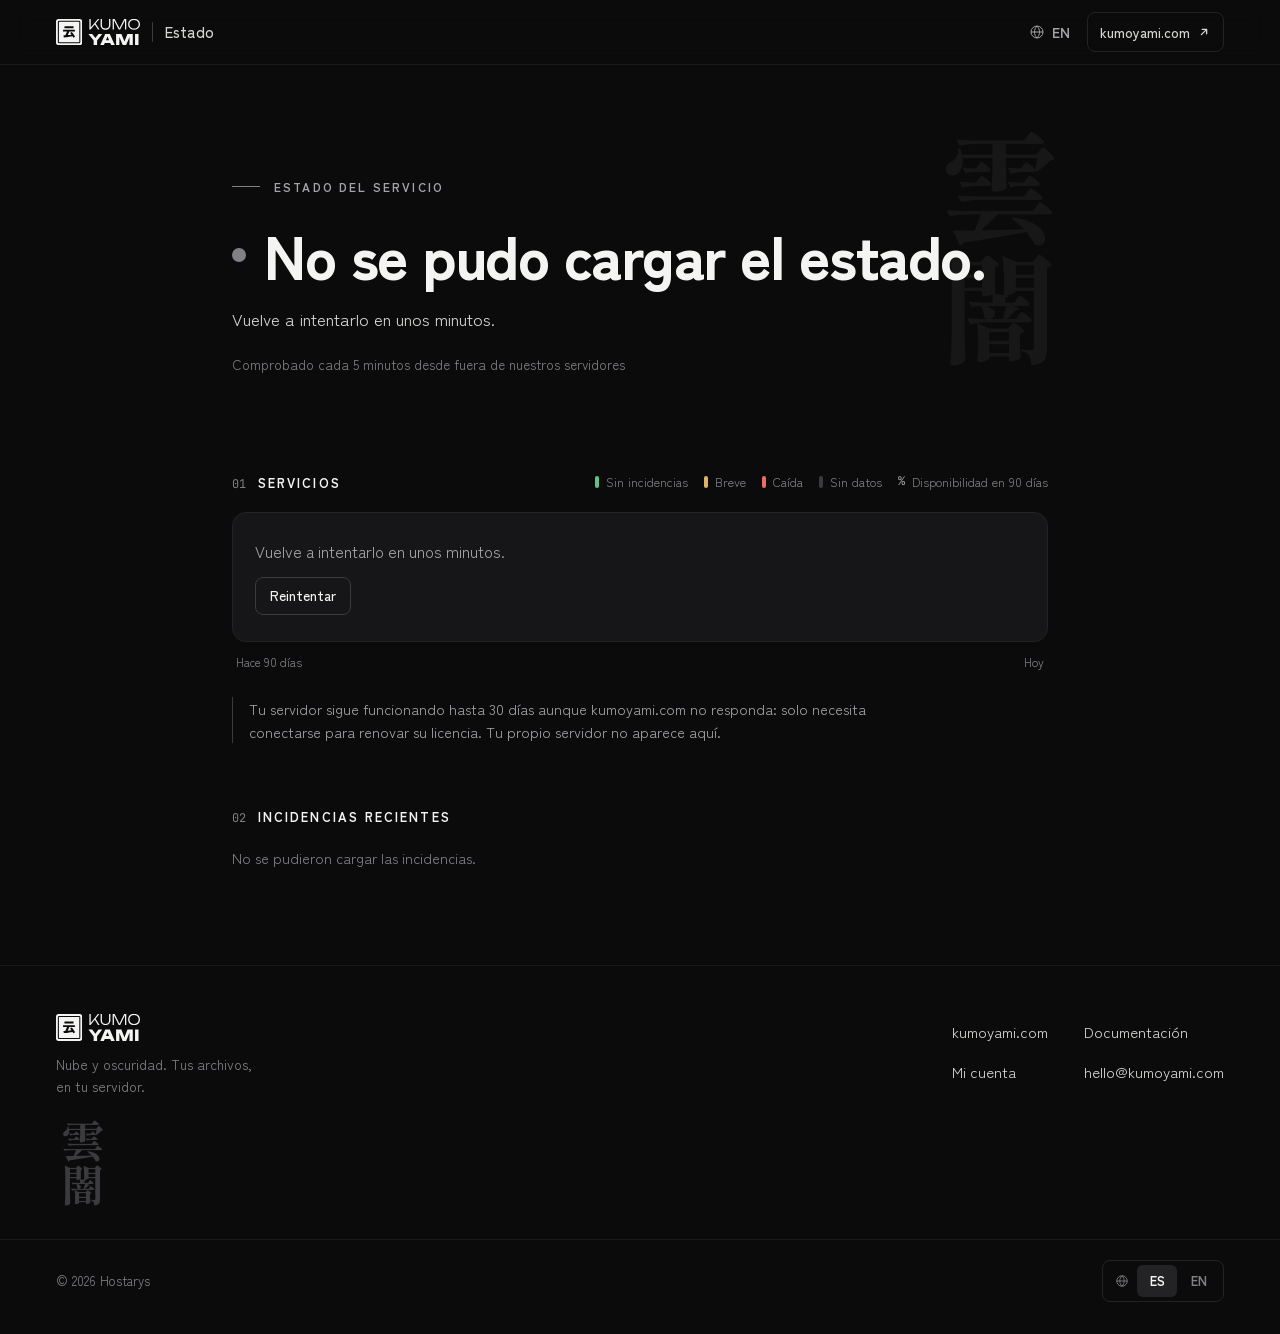
==== docs/index.html @ 8d24265e "Página de estado nueva" ====
<!doctype html>
<html lang="es">
<head>
  <meta charset="utf-8">
  <meta name="viewport" content="width=device-width, initial-scale=1">
  <title>Estado de KumoYami</title>
  <meta name="description" content="Si la web, las cuentas, las licencias, los pagos y las descargas de KumoYami funcionan ahora mismo, y las incidencias recientes.">
  <meta name="theme-color" content="#0b0b0c">
  <meta name="color-scheme" content="dark">
  <meta name="referrer" content="strict-origin-when-cross-origin">
  <meta http-equiv="Content-Security-Policy" content="default-src 'self'; connect-src https://raw.githubusercontent.com https://api.github.com; img-src 'self' data:; style-src 'self'; font-src 'self'; script-src 'self'; base-uri 'none'; form-action 'none'; object-src 'none'">
  <link rel="icon" href="favicon.ico" sizes="48x48">
  <link rel="icon" href="favicon.svg" type="image/svg+xml">
  <link rel="apple-touch-icon" href="apple-touch-icon.png">
  <link rel="canonical" href="https://status.kumoyami.com/">
  <meta property="og:title" content="Estado de KumoYami">
  <meta property="og:description" content="Si la web, las cuentas, las licencias, los pagos y las descargas de KumoYami funcionan ahora mismo.">
  <meta property="og:url" content="https://status.kumoyami.com/">
  <meta property="og:type" content="website">
  <link rel="preload" href="fonts/zen-kaku-gothic-new-400.woff2" as="font" type="font/woff2" crossorigin>
  <link rel="preload" href="fonts/zen-kaku-gothic-new-700.woff2" as="font" type="font/woff2" crossorigin>
  <link rel="stylesheet" href="style.css">
  <script src="app.js" defer></script>
</head>
<body>
  <a class="skip" href="#main" data-i18n="skip">Saltar al contenido</a>

  <header class="top">
    <div class="top-row">
      <a class="brand" href="/" data-i18n-aria="brandLabel" aria-label="KumoYami: estado del servicio">
        <img src="logo-kumo.svg" alt="" width="90" height="28">
        <span class="brand-sep" aria-hidden="true"></span>
        <span class="brand-page" data-i18n="navStatus">Estado</span>
      </a>
      <nav class="top-nav" data-i18n-aria="navLabel" aria-label="Enlaces">
        <button type="button" class="lang-toggle" id="lang-toggle" data-i18n-aria="langToggleLabel" aria-label="Read in English">
          <svg viewBox="0 0 24 24" width="16" height="16" aria-hidden="true" focusable="false"><circle cx="12" cy="12" r="9" fill="none" stroke="currentColor" stroke-width="1.5"/><path d="M3 12h18M12 3c2.5 2.6 3.8 5.6 3.8 9s-1.3 6.4-3.8 9c-2.5-2.6-3.8-5.6-3.8-9S9.5 5.6 12 3Z" fill="none" stroke="currentColor" stroke-width="1.5"/></svg>
          <span data-i18n="langToggle">EN</span>
        </button>
        <a class="back" href="https://kumoyami.com/" data-i18n-href="homeHref">
          <span class="back-text">kumoyami.com</span>
          <svg viewBox="0 0 16 16" width="14" height="14" aria-hidden="true" focusable="false"><path d="M5 11 11 5M6 5h5v5" fill="none" stroke="currentColor" stroke-width="1.5" stroke-linecap="round" stroke-linejoin="round"/></svg>
        </a>
      </nav>
    </div>
  </header>

  <main id="main" tabindex="-1">
    <section class="hero wrap" aria-labelledby="overall-title">
      <span class="hero-kanji" aria-hidden="true">雲闇</span>
      <p class="eyebrow" data-i18n="eyebrow">Estado del servicio</p>
      <div class="overall" id="overall" data-state="loading">
        <span class="dot" aria-hidden="true"></span>
        <h1 id="overall-title" data-i18n="loading">Comprobando…</h1>
      </div>
      <p class="overall-sub" id="overall-sub" aria-live="polite"></p>
      <p class="checked"><span data-i18n="checkedEvery">Comprobado cada 5 minutos desde fuera de nuestros servidores</span><span id="last-check"></span></p>
    </section>

    <div class="wrap" id="maintenance"></div>

    <section class="wrap block" aria-labelledby="services-title">
      <div class="block-head">
        <h2 id="services-title"><span class="num" aria-hidden="true">01</span><span data-i18n="servicesTitle">Servicios</span></h2>
        <ul class="legend" data-i18n-aria="legendLabel" aria-label="Leyenda de las barras">
          <li><span class="sw sw-ok" aria-hidden="true"></span><span data-i18n="legendOk">Sin incidencias</span></li>
          <li><span class="sw sw-minor" aria-hidden="true"></span><span data-i18n="legendMinor">Breve</span></li>
          <li><span class="sw sw-major" aria-hidden="true"></span><span data-i18n="legendMajor">Caída</span></li>
          <li><span class="sw sw-none" aria-hidden="true"></span><span data-i18n="legendNone">Sin datos</span></li>
          <li><span class="legend-pct" aria-hidden="true">%</span><span data-i18n="legendPct">Disponibilidad en 90 días</span></li>
        </ul>
      </div>
      <div class="card" id="groups" aria-busy="true">
        <div class="skeleton" aria-hidden="true"></div>
        <div class="skeleton" aria-hidden="true"></div>
        <div class="skeleton" aria-hidden="true"></div>
        <div class="skeleton" aria-hidden="true"></div>
        <div class="skeleton" aria-hidden="true"></div>
      </div>
      <div class="axis" aria-hidden="true"><span id="axis-start" data-i18n="axisStart90">Hace 90 días</span><span data-i18n="axisToday">Hoy</span></div>
      <p class="note" data-i18n="note">Tu servidor sigue funcionando hasta 30 días aunque kumoyami.com no responda: solo necesita conectarse para renovar su licencia. Tu propio servidor no aparece aquí.</p>
    </section>

    <section class="wrap block" aria-labelledby="incidents-title">
      <div class="block-head">
        <h2 id="incidents-title"><span class="num" aria-hidden="true">02</span><span data-i18n="incidentsTitle">Incidencias recientes</span></h2>
      </div>
      <div id="incidents" aria-live="polite">
        <p class="quiet" data-i18n="incidentsLoading">Cargando las incidencias…</p>
      </div>
    </section>

    <noscript>
      <div class="wrap"><p class="quiet">Esta página necesita JavaScript para mostrar el estado. · This page needs JavaScript to show the status.</p></div>
    </noscript>
  </main>

  <footer class="foot">
    <div class="foot-grid">
      <div class="foot-brand">
        <img src="logo-kumo.svg" alt="KumoYami" width="84" height="26">
        <p data-i18n="tagline">Nube y oscuridad. Tus archivos, en tu servidor.</p>
        <span class="foot-kanji" aria-hidden="true">雲闇</span>
      </div>
      <nav class="foot-links" data-i18n-aria="footNavLabel" aria-label="KumoYami">
        <a href="https://kumoyami.com/" data-i18n-href="homeHref">kumoyami.com</a>
        <a href="https://kumoyami.com/docs" data-i18n-href="docsHref" data-i18n="footDocs">Documentación</a>
        <a href="https://kumoyami.com/account" data-i18n-href="accountHref" data-i18n="footAccount">Mi cuenta</a>
        <a href="mailto:hello@kumoyami.com">hello@kumoyami.com</a>
      </nav>
    </div>
    <div class="foot-bottom">
      <p>© <span id="year">2026</span> Hostarys</p>
      <div class="lang-switch" role="group" data-i18n-aria="langLabel" aria-label="Idioma">
        <svg viewBox="0 0 24 24" width="14" height="14" aria-hidden="true" focusable="false"><circle cx="12" cy="12" r="9" fill="none" stroke="currentColor" stroke-width="1.5"/><path d="M3 12h18M12 3c2.5 2.6 3.8 5.6 3.8 9s-1.3 6.4-3.8 9c-2.5-2.6-3.8-5.6-3.8-9S9.5 5.6 12 3Z" fill="none" stroke="currentColor" stroke-width="1.5"/></svg>
        <button type="button" data-lang="es" lang="es" aria-pressed="true">ES</button>
        <button type="button" data-lang="en" lang="en" aria-pressed="false">EN</button>
      </div>
    </div>
  </footer>

  <div class="tip" id="tip" role="tooltip" hidden></div>
</body>
</html>
---- docs/style.css ----
/* status.kumoyami.com: the status page in the KumoYami design system (web/app/globals.css). Yami for the page, Sumi
   and Kage for surfaces, Kumo for text; Zen Kaku Gothic New for text, Shippori Mincho only for the 雲闇 kanji,
   JetBrains Mono for numbers. The only colours outside the greys are the three calm state colours. */

@font-face {
  font-family: 'Zen Kaku Gothic New';
  src: url('fonts/zen-kaku-gothic-new-400.woff2') format('woff2');
  font-weight: 400;
  font-display: swap;
}
@font-face {
  font-family: 'Zen Kaku Gothic New';
  src: url('fonts/zen-kaku-gothic-new-500.woff2') format('woff2');
  font-weight: 500;
  font-display: swap;
}
@font-face {
  font-family: 'Zen Kaku Gothic New';
  src: url('fonts/zen-kaku-gothic-new-700.woff2') format('woff2');
  font-weight: 700;
  font-display: swap;
}
@font-face {
  font-family: 'Zen Kaku Gothic New';
  src: url('fonts/zen-kaku-gothic-new-900.woff2') format('woff2');
  font-weight: 900;
  font-display: swap;
}
@font-face {
  font-family: 'Shippori Mincho';
  src: url('fonts/shippori-mincho-800-kanji.woff2') format('woff2');
  font-weight: 800;
  font-display: swap;
  unicode-range: U+4E00-9FFF;
}
@font-face {
  font-family: 'JetBrains Mono';
  src: url('fonts/jetbrains-mono-400.woff2') format('woff2');
  font-weight: 400;
  font-display: swap;
}

:root {
  --yami: #0b0b0c;
  --sumi: #161618;
  --kage: #232326;
  --nezumi: #3a3a3f;
  --hai: #808086;
  --kiri: #a3a3a8;
  --kasumi: #d6d6d3;
  --kumo: #f4f4f2;
  /* State colours: muted, so a red day reads as information and not as an alarm */
  --ok: #5cc48a;
  --minor: #e2b456;
  --major: #e8705f;
  --none: #2c2c31;
  --r1: 4px;
  --r2: 8px;
  --r3: 14px;
  --ease: cubic-bezier(0.2, 0.7, 0.2, 1);
  --sans: 'Zen Kaku Gothic New', 'Hiragino Sans', 'Helvetica Neue', Helvetica, Arial, sans-serif;
  --kanji: 'Shippori Mincho', 'Hiragino Mincho ProN', 'Yu Mincho', serif;
  --mono: 'JetBrains Mono', ui-monospace, 'Cascadia Mono', Consolas, monospace;
  color-scheme: dark;
}

*,
*::before,
*::after {
  box-sizing: border-box;
}
html {
  background: var(--yami);
  -webkit-text-size-adjust: 100%;
}
body {
  margin: 0;
  min-height: 100vh;
  display: flex;
  flex-direction: column;
  background: var(--yami);
  color: var(--kumo);
  font-family: var(--sans);
  font-size: 16px;
  line-height: 1.6;
  -webkit-font-smoothing: antialiased;
  -moz-osx-font-smoothing: grayscale;
  overflow-x: clip;
}
main {
  flex: 1;
  outline: none;
}
::selection {
  background: var(--kumo);
  color: var(--yami);
}
:focus-visible {
  outline: 2px solid var(--kumo);
  outline-offset: 3px;
  border-radius: var(--r1);
}
a {
  color: inherit;
}
h1,
h2,
h3,
p {
  margin: 0;
}
button {
  font: inherit;
  color: inherit;
}

.wrap {
  width: min(100%, 880px);
  margin-inline: auto;
  padding-inline: 20px;
}
@media (min-width: 760px) {
  .wrap {
    padding-inline: 32px;
  }
}

.skip {
  position: absolute;
  left: 12px;
  top: -60px;
  z-index: 100;
  padding: 8px 14px;
  border-radius: var(--r2);
  background: var(--kumo);
  color: var(--yami);
  font-weight: 700;
  text-decoration: none;
}
.skip:focus {
  top: 12px;
}

/* ---- Header: the site's top bar, simplified (logo · Estado, then the language and the way back) ---- */
.top {
  position: sticky;
  top: 0;
  z-index: 20;
  border-bottom: 1px solid rgb(255 255 255 / 0.06);
  background: rgb(11 11 12 / 0.82);
  -webkit-backdrop-filter: blur(14px);
  backdrop-filter: blur(14px);
}
.top-row {
  display: flex;
  align-items: center;
  justify-content: space-between;
  gap: 12px;
  width: min(100%, 1400px);
  height: 64px;
  margin-inline: auto;
  padding-inline: 16px;
}
@media (min-width: 760px) {
  .top-row {
    padding-inline: 40px;
  }
}
@media (min-width: 1100px) {
  .top-row {
    padding-inline: 56px;
  }
}
.brand {
  display: inline-flex;
  align-items: center;
  gap: 12px;
  min-width: 0;
  text-decoration: none;
}
.brand img {
  display: block;
  width: 84px;
  height: auto;
}
.brand-sep {
  width: 1px;
  height: 20px;
  background: var(--nezumi);
}
.brand-page {
  color: var(--kasumi);
  font-size: 15px;
  font-weight: 500;
  letter-spacing: 0.01em;
}
.top-nav {
  display: flex;
  align-items: center;
  gap: 4px;
}
.lang-toggle,
.back {
  display: inline-flex;
  align-items: center;
  gap: 7px;
  min-height: 40px;
  padding: 0 12px;
  border: 0;
  border-radius: var(--r2);
  background: none;
  color: var(--kiri);
  font-size: 14px;
  font-weight: 500;
  text-decoration: none;
  cursor: pointer;
  transition:
    color 0.2s var(--ease),
    background-color 0.2s var(--ease);
}
.lang-toggle span {
  font-weight: 700;
  letter-spacing: 0.04em;
}
.lang-toggle:hover,
.back:hover {
  background: var(--sumi);
  color: var(--kumo);
}
.back {
  border: 1px solid var(--kage);
  color: var(--kasumi);
}
@media (max-width: 420px) {
  .back-text {
    position: absolute;
    width: 1px;
    height: 1px;
    overflow: hidden;
    clip-path: inset(50%);
    white-space: nowrap;
  }
  .back {
    width: 40px;
    justify-content: center;
    padding: 0;
  }
  .lang-toggle {
    padding: 0 10px;
  }
}
@media (max-width: 340px) {
  .lang-toggle svg {
    display: none;
  }
  .brand {
    gap: 9px;
  }
  .brand img {
    width: 74px;
  }
}

/* ---- Hero: one line for everything ---- */
.hero {
  position: relative;
  padding-top: 52px;
  padding-bottom: 40px;
}
@media (min-width: 760px) {
  .hero {
    padding-top: 112px;
    padding-bottom: 56px;
  }
}
.hero-kanji {
  position: absolute;
  top: 64px;
  right: 32px;
  font-family: var(--kanji);
  font-weight: 800;
  font-size: 120px;
  line-height: 1;
  writing-mode: vertical-rl;
  color: var(--kumo);
  opacity: 0.05;
  pointer-events: none;
  user-select: none;
}
@media (max-width: 759px) {
  .hero-kanji {
    font-size: 84px;
    top: 40px;
    right: 12px;
  }
}
.eyebrow {
  display: flex;
  align-items: center;
  gap: 14px;
  color: var(--kiri);
  font-size: 12px;
  font-weight: 700;
  letter-spacing: 0.18em;
  text-transform: uppercase;
}
.eyebrow::before {
  content: '';
  width: 28px;
  height: 1px;
  background: var(--hai);
}
.overall {
  position: relative;
  display: flex;
  align-items: flex-start;
  gap: 18px;
  margin-top: 26px;
}
.overall h1 {
  font-size: clamp(34px, 7vw, 60px);
  font-weight: 900;
  line-height: 1.08;
  letter-spacing: -0.025em;
  overflow-wrap: anywhere;
  text-wrap: balance;
}
.overall h1 .soft {
  color: var(--hai);
}
.dot {
  position: relative;
  flex: none;
  width: 14px;
  height: 14px;
  margin-top: calc(clamp(34px, 7vw, 60px) * 0.54 - 7px);
  border-radius: 50%;
  background: var(--hai);
}
.dot::after {
  content: '';
  position: absolute;
  inset: -6px;
  border-radius: 50%;
  border: 1px solid currentColor;
  color: inherit;
  opacity: 0;
}
.overall[data-state='ok'] .dot {
  background: var(--ok);
  color: var(--ok);
}
.overall[data-state='minor'] .dot {
  background: var(--minor);
  color: var(--minor);
}
.overall[data-state='major'] .dot {
  background: var(--major);
  color: var(--major);
}
.overall[data-state='ok'] .dot::after,
.overall[data-state='minor'] .dot::after,
.overall[data-state='major'] .dot::after {
  animation: breathe 3.2s var(--ease) infinite;
}
@keyframes breathe {
  0% {
    transform: scale(0.6);
    opacity: 0.55;
  }
  70%,
  100% {
    transform: scale(1.35);
    opacity: 0;
  }
}
.overall-sub {
  max-width: 640px;
  margin-top: 18px;
  color: var(--kasumi);
  font-size: 17px;
}
.overall-sub:empty {
  display: none;
}
.checked {
  margin-top: 22px;
  color: var(--hai);
  font-size: 13.5px;
}
#last-check:not(:empty)::before {
  content: ' · ';
}

/* ---- Maintenance notices ---- */
#maintenance:empty {
  display: none;
}
.notice {
  display: grid;
  gap: 4px;
  margin-bottom: 16px;
  padding: 16px 18px;
  border: 1px solid var(--kage);
  border-left: 3px solid var(--minor);
  border-radius: var(--r2);
  background: var(--sumi);
}
.notice strong {
  font-weight: 700;
}
.notice .meta {
  color: var(--kiri);
  font-size: 14px;
}
.notice .body {
  color: var(--kasumi);
  font-size: 15px;
}

/* ---- Blocks ---- */
.block {
  padding-top: 40px;
  padding-bottom: 24px;
}
.block-head {
  display: flex;
  flex-wrap: wrap;
  align-items: baseline;
  justify-content: space-between;
  gap: 10px 24px;
  margin-bottom: 18px;
}
.block h2 {
  display: flex;
  align-items: baseline;
  gap: 12px;
  font-size: 13px;
  font-weight: 700;
  letter-spacing: 0.16em;
  text-transform: uppercase;
}
.num {
  color: var(--hai);
  font-family: var(--mono);
  font-weight: 400;
  font-size: 12px;
  letter-spacing: 0;
}
.legend {
  display: flex;
  flex-wrap: wrap;
  gap: 6px 16px;
  margin: 0;
  padding: 0;
  list-style: none;
  color: var(--hai);
  font-size: 12.5px;
}
.legend li {
  display: inline-flex;
  align-items: center;
  gap: 7px;
}
.sw {
  width: 4px;
  height: 12px;
  border-radius: 2px;
}
.sw-ok {
  background: var(--ok);
}
.sw-minor {
  background: var(--minor);
}
.sw-major {
  background: var(--major);
}
.sw-none {
  background: var(--nezumi);
}
.legend-pct {
  color: var(--kiri);
  font-family: var(--mono);
  font-size: 12px;
}

/* ---- The services card: one row per group, its parts under a disclosure ---- */
.card {
  border: 1px solid var(--kage);
  border-radius: var(--r3);
  background: var(--sumi);
  overflow: hidden;
}
.skeleton {
  height: 94px;
  border-top: 1px solid var(--kage);
  background: linear-gradient(90deg, transparent 0, rgb(255 255 255 / 0.025) 50%, transparent 100%) no-repeat;
  background-size: 40% 100%;
  animation: shimmer 1.4s linear infinite;
}
.skeleton:first-child {
  border-top: 0;
}
@keyframes shimmer {
  from {
    background-position: -40% 0;
  }
  to {
    background-position: 140% 0;
  }
}
.group {
  border-top: 1px solid var(--kage);
}
.group:first-child {
  border-top: 0;
}
.row {
  display: grid;
  grid-template-columns: minmax(0, 1fr) auto;
  gap: 4px 16px;
  padding: 18px 20px 20px;
}
@media (min-width: 760px) {
  .row {
    padding: 20px 24px 22px;
  }
}
.row-name {
  display: flex;
  flex-wrap: wrap;
  align-items: baseline;
  gap: 2px 12px;
  min-width: 0;
}
.row-name h3,
.row-name h4 {
  margin: 0;
  font-size: 17px;
  font-weight: 700;
  letter-spacing: -0.005em;
}
.row-desc {
  color: var(--hai);
  font-size: 13.5px;
}
/* Narrow: the description takes its own line under the name and the state */
@media (max-width: 559px) {
  .row-name {
    display: contents;
  }
  .row-name h3,
  .row-name h4 {
    grid-column: 1;
    grid-row: 1;
    align-self: baseline;
  }
  .row-desc {
    grid-column: 1 / -1;
    grid-row: 2;
  }
  .row-state {
    grid-column: 2;
    grid-row: 1;
  }
  .days-wrap {
    grid-row: 3;
  }
}
.row-state {
  display: flex;
  align-items: baseline;
  justify-content: flex-end;
  gap: 14px;
  white-space: nowrap;
  font-size: 14px;
}
.state {
  display: inline-flex;
  align-items: center;
  gap: 8px;
  color: var(--kasumi);
}
.state::before {
  content: '';
  width: 8px;
  height: 8px;
  border-radius: 50%;
  background: var(--hai);
}
.state[data-s='up']::before {
  background: var(--ok);
}
.state[data-s='degraded']::before {
  background: var(--minor);
}
.state[data-s='down']::before {
  background: var(--major);
}
.state[data-s='down'] {
  color: var(--kumo);
  font-weight: 500;
}
.uptime {
  color: var(--kiri);
  font-family: var(--mono);
  font-size: 13px;
}
.days-wrap {
  grid-column: 1 / -1;
  margin-top: 12px;
}
.days {
  display: grid;
  grid-template-columns: repeat(var(--n, 90), minmax(0, 1fr));
  gap: 2px;
  height: 30px;
  border-radius: var(--r1);
  cursor: default;
  touch-action: pan-y;
}
.day {
  border-radius: 1.5px;
  background: var(--none);
  transition: opacity 0.15s var(--ease);
}
.day[data-l='ok'] {
  background: var(--ok);
  opacity: 0.82;
}
.day[data-l='minor'] {
  background: var(--minor);
}
.day[data-l='major'] {
  background: var(--major);
}
.days:hover .day,
.days.is-active .day {
  opacity: 0.55;
}
.days .day.is-on {
  opacity: 1;
  outline: 1px solid var(--kumo);
  outline-offset: 1px;
}
/* 90 days on wide screens, 60 and 30 as the room shrinks (the uptime stays the 90-day one) */
@media (max-width: 719px) {
  .days {
    --n: 60;
  }
  .day:nth-child(-n + 30) {
    display: none;
  }
}
@media (max-width: 479px) {
  .days {
    --n: 30;
  }
  .day:nth-child(-n + 60) {
    display: none;
  }
}
.sub .days {
  height: 22px;
}

.more {
  display: inline-flex;
  align-items: center;
  gap: 8px;
  margin: -10px 20px 12px 12px;
  padding: 6px 10px 6px 8px;
  border: 0;
  border-radius: var(--r2);
  background: none;
  color: var(--kiri);
  font-size: 13.5px;
  cursor: pointer;
}
@media (min-width: 760px) {
  .more {
    margin-left: 16px;
  }
}
.more:hover {
  background: var(--kage);
  color: var(--kumo);
}
.more svg {
  transition: transform 0.25s var(--ease);
}
.more[aria-expanded='true'] svg {
  transform: rotate(90deg);
}
.subs {
  margin: 0 12px 14px;
  border: 1px solid var(--kage);
  border-radius: var(--r2);
  background: var(--yami);
}
@media (min-width: 760px) {
  .subs {
    margin: 0 16px 18px;
  }
}
.subs[hidden] {
  display: none;
}
.sub {
  border-top: 1px solid var(--kage);
}
.sub:first-child {
  border-top: 0;
}
.sub .row {
  padding: 14px 16px 16px;
}
.sub h4 {
  font-size: 15px;
  font-weight: 500;
}
.sub .row-state {
  font-size: 13px;
}

.axis {
  display: flex;
  justify-content: space-between;
  margin-top: 10px;
  padding-inline: 4px;
  color: var(--hai);
  font-size: 12px;
}
.note {
  margin-top: 26px;
  padding-left: 16px;
  border-left: 1px solid var(--nezumi);
  color: var(--kiri);
  font-size: 14.5px;
  max-width: 640px;
}

.load-error {
  padding: 26px 22px;
  color: var(--kiri);
}
.retry {
  margin-top: 12px;
  min-height: 38px;
  padding: 0 14px;
  border: 1px solid var(--nezumi);
  border-radius: var(--r2);
  background: none;
  color: var(--kumo);
  font-size: 14px;
  font-weight: 500;
  cursor: pointer;
}
.retry:hover {
  background: var(--kage);
}

/* ---- Tooltip of a day ---- */
.tip {
  position: fixed;
  z-index: 50;
  max-width: 240px;
  padding: 8px 11px;
  border: 1px solid var(--nezumi);
  border-radius: var(--r2);
  background: var(--kage);
  color: var(--kumo);
  font-size: 13px;
  line-height: 1.45;
  box-shadow: 0 10px 30px rgb(0 0 0 / 0.45);
  pointer-events: none;
}
.tip strong {
  display: block;
  font-weight: 700;
}
.tip span {
  color: var(--kasumi);
}

/* ---- Incidents ---- */
.quiet {
  color: var(--hai);
  font-size: 14.5px;
}
.incidents {
  display: grid;
  margin: 0;
  padding: 0;
  list-style: none;
}
.incident {
  display: grid;
  grid-template-columns: 1fr;
  gap: 8px;
  padding: 22px 0;
  border-top: 1px solid var(--kage);
}
.incident:first-child {
  border-top: 0;
  padding-top: 4px;
}
@media (min-width: 760px) {
  .incident {
    grid-template-columns: 180px minmax(0, 1fr);
    gap: 24px;
  }
}
.inc-when {
  color: var(--hai);
  font-size: 13px;
  font-family: var(--mono);
}
.inc-when time {
  display: block;
}
.pill {
  display: inline-flex;
  align-items: center;
  gap: 7px;
  margin-top: 8px;
  padding: 3px 10px;
  border-radius: 999px;
  font-family: var(--sans);
  font-size: 11px;
  font-weight: 700;
  letter-spacing: 0.1em;
  text-transform: uppercase;
}
.pill::before {
  content: '';
  width: 6px;
  height: 6px;
  border-radius: 50%;
  background: currentColor;
}
.pill-open {
  background: rgb(226 180 86 / 0.12);
  color: var(--minor);
}
.pill-open.is-down {
  background: rgb(232 112 95 / 0.12);
  color: var(--major);
}
.pill-closed {
  background: var(--kage);
  color: var(--kasumi);
}
.pill-closed::before {
  background: var(--ok);
}
.inc-main h3 {
  font-size: 17px;
  font-weight: 700;
  line-height: 1.4;
}
.inc-meta {
  margin-top: 4px;
  color: var(--hai);
  font-size: 13.5px;
}
.inc-body {
  margin-top: 10px;
  color: var(--kasumi);
  font-size: 15px;
  overflow-wrap: anywhere;
}
.inc-body p + p,
.inc-body p + ul,
.inc-body ul + p {
  margin-top: 8px;
}
.inc-body ul {
  margin: 0;
  padding-left: 20px;
  list-style: disc;
}
.inc-body li::marker {
  color: var(--hai);
}
.inc-body a {
  color: var(--kumo);
  text-decoration-color: var(--hai);
  text-underline-offset: 3px;
}
.inc-body a:hover {
  text-decoration-color: var(--kumo);
}
.inc-body code {
  padding: 1px 5px;
  border-radius: var(--r1);
  background: var(--kage);
  font-family: var(--mono);
  font-size: 0.88em;
}
.updates {
  display: grid;
  gap: 12px;
  margin: 14px 0 0;
  padding: 0 0 0 16px;
  border-left: 1px solid var(--nezumi);
  list-style: none;
}
.updates time {
  display: block;
  color: var(--hai);
  font-family: var(--mono);
  font-size: 12.5px;
}
.link-btn {
  margin-top: 10px;
  padding: 4px 0;
  border: 0;
  background: none;
  color: var(--kiri);
  font-size: 13.5px;
  text-decoration: underline;
  text-decoration-color: var(--nezumi);
  text-underline-offset: 3px;
  cursor: pointer;
}
.link-btn:hover {
  color: var(--kumo);
}

/* ---- Footer ---- */
.foot {
  margin-top: 72px;
  border-top: 1px solid rgb(255 255 255 / 0.06);
}
.foot-grid,
.foot-bottom {
  width: min(100%, 1400px);
  margin-inline: auto;
  padding-inline: 20px;
}
@media (min-width: 760px) {
  .foot-grid,
  .foot-bottom {
    padding-inline: 40px;
  }
}
@media (min-width: 1100px) {
  .foot-grid,
  .foot-bottom {
    padding-inline: 56px;
  }
}
.foot-grid {
  display: grid;
  gap: 32px;
  padding-top: 48px;
  padding-bottom: 32px;
}
@media (min-width: 760px) {
  .foot-grid {
    grid-template-columns: 1fr auto;
    align-items: start;
  }
}
.foot-brand {
  display: grid;
  justify-items: start;
  gap: 12px;
}
.foot-brand img {
  display: block;
  width: 84px;
  height: auto;
}
.foot-brand p {
  max-width: 200px;
  color: var(--hai);
  font-size: 14px;
}
.foot-kanji {
  margin-top: 10px;
  font-family: var(--kanji);
  font-weight: 800;
  font-size: 44px;
  line-height: 1;
  writing-mode: vertical-rl;
  color: var(--nezumi);
  user-select: none;
}
.foot-links {
  display: grid;
  gap: 4px 36px;
  grid-template-columns: repeat(2, max-content);
}
.foot-links a {
  display: inline-flex;
  align-items: center;
  min-height: 36px;
  color: var(--kasumi);
  font-size: 15px;
  text-decoration: none;
}
.foot-links a:hover {
  color: var(--kumo);
  text-decoration: underline;
  text-decoration-color: var(--hai);
  text-underline-offset: 4px;
}
@media (max-width: 380px) {
  .foot-links {
    grid-template-columns: 1fr;
  }
}
.foot-bottom {
  display: flex;
  flex-wrap: wrap;
  align-items: center;
  justify-content: space-between;
  gap: 16px;
  padding-top: 20px;
  padding-bottom: 32px;
  border-top: 1px solid rgb(255 255 255 / 0.06);
  color: var(--hai);
  font-size: 13px;
}
.lang-switch {
  display: inline-flex;
  align-items: center;
  gap: 2px;
  padding: 4px 4px 4px 12px;
  border: 1px solid var(--kage);
  border-radius: var(--r2);
  color: var(--hai);
}
.lang-switch svg {
  margin-right: 6px;
}
.lang-switch button {
  min-width: 40px;
  min-height: 32px;
  border: 0;
  border-radius: 6px;
  background: none;
  color: var(--hai);
  font-size: 13px;
  font-weight: 700;
  cursor: pointer;
}
.lang-switch button:hover {
  color: var(--kumo);
}
.lang-switch button[aria-pressed='true'] {
  background: var(--kage);
  color: var(--kumo);
}

@media (prefers-reduced-motion: reduce) {
  *,
  *::before,
  *::after {
    animation-duration: 0.001ms !important;
    animation-iteration-count: 1 !important;
    transition-duration: 0.001ms !important;
  }
  .overall .dot::after {
    animation: none !important;
  }
}

@media (forced-colors: active) {
  .day,
  .dot,
  .state::before,
  .sw {
    forced-color-adjust: none;
  }
}
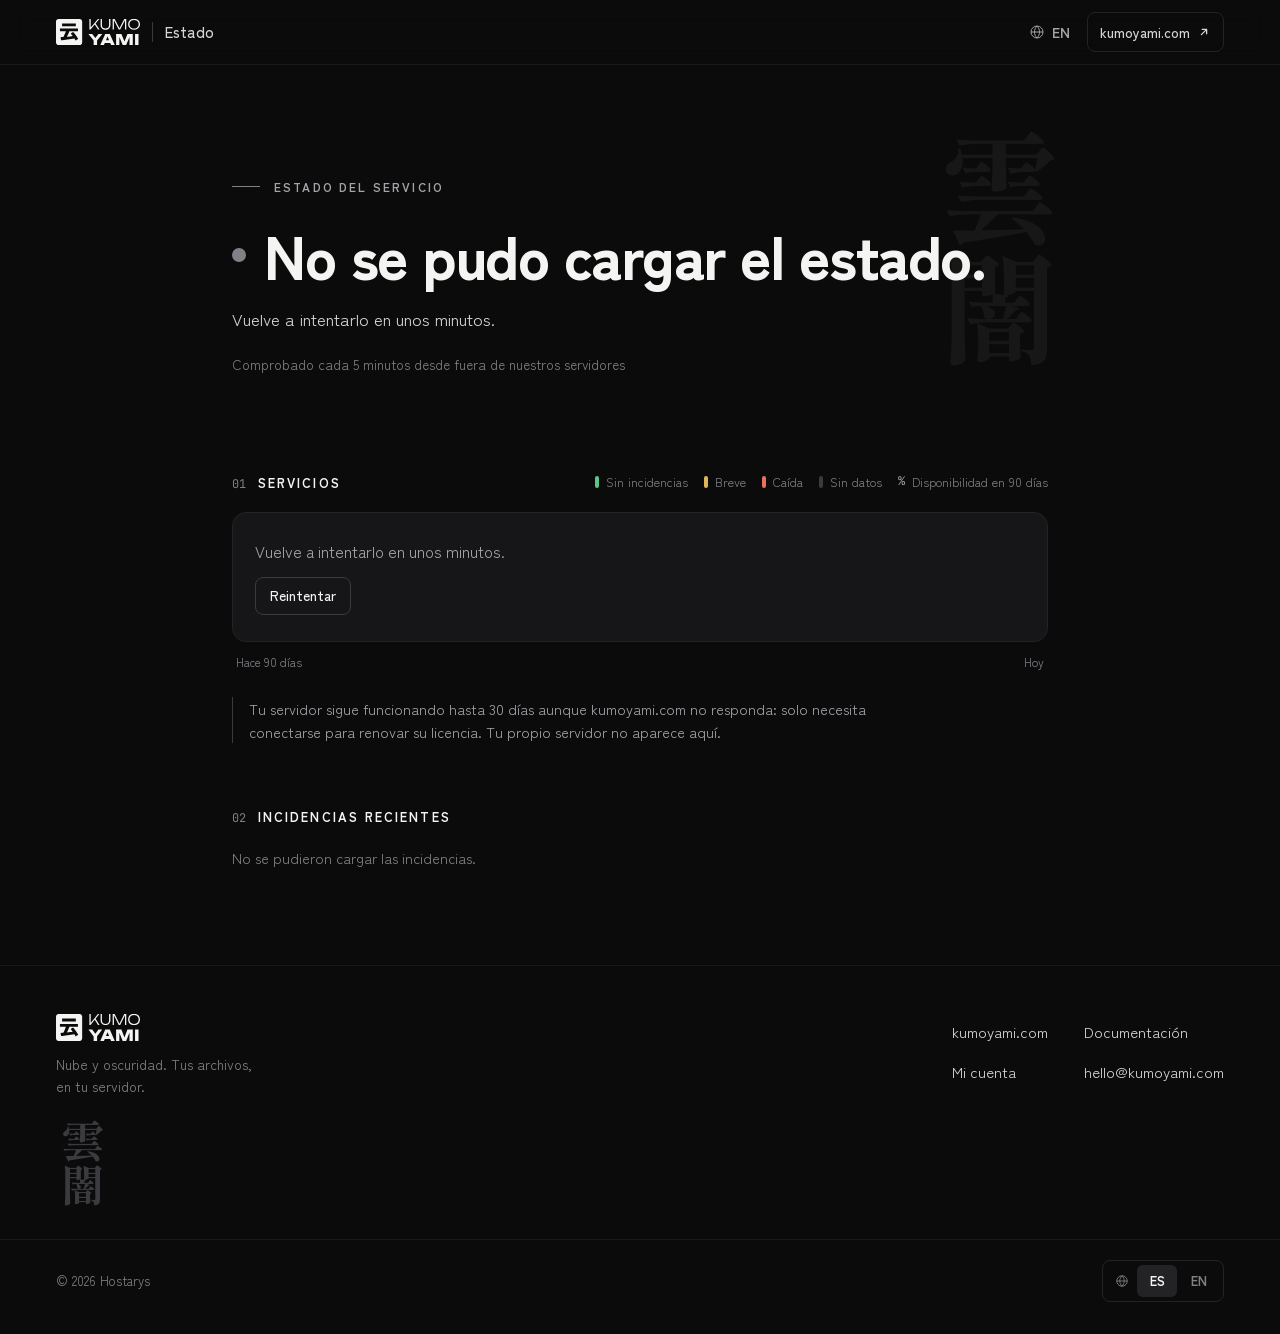
==== commit f0dde532: "Status page: KumoYami design system icons Co-Authored-By: Claude Opus 5.5 <noreply@anthropic.com>" ====
--- a/docs/index.html
+++ b/docs/index.html
@@ -9,14 +9,18 @@
   <meta name="color-scheme" content="dark">
   <meta name="referrer" content="strict-origin-when-cross-origin">
   <meta http-equiv="Content-Security-Policy" content="default-src 'self'; connect-src https://raw.githubusercontent.com https://api.github.com; img-src 'self' data:; style-src 'self'; font-src 'self'; script-src 'self'; base-uri 'none'; form-action 'none'; object-src 'none'">
-  <link rel="icon" href="favicon.ico" sizes="48x48">
-  <link rel="icon" href="favicon.svg" type="image/svg+xml">
-  <link rel="apple-touch-icon" href="apple-touch-icon.png">
+  <link rel="icon" href="favicon.svg?v=2" type="image/svg+xml">
+  <link rel="icon" href="favicon.ico?v=2" sizes="48x48">
+  <link rel="apple-touch-icon" href="apple-touch-icon.png?v=2">
+  <link rel="manifest" href="site.webmanifest">
   <link rel="canonical" href="https://status.kumoyami.com/">
   <meta property="og:title" content="Estado de KumoYami">
   <meta property="og:description" content="Si la web, las cuentas, las licencias, los pagos y las descargas de KumoYami funcionan ahora mismo.">
   <meta property="og:url" content="https://status.kumoyami.com/">
   <meta property="og:type" content="website">
+  <meta property="og:image" content="https://status.kumoyami.com/og-image.png">
+  <meta property="og:image:width" content="1200">
+  <meta property="og:image:height" content="630">
   <link rel="preload" href="fonts/zen-kaku-gothic-new-400.woff2" as="font" type="font/woff2" crossorigin>
   <link rel="preload" href="fonts/zen-kaku-gothic-new-700.woff2" as="font" type="font/woff2" crossorigin>
   <link rel="stylesheet" href="style.css">
@@ -28,7 +32,7 @@
   <header class="top">
     <div class="top-row">
       <a class="brand" href="/" data-i18n-aria="brandLabel" aria-label="KumoYami: estado del servicio">
-        <img src="logo-kumo.svg" alt="" width="90" height="28">
+        <img src="logo-kumo.svg?v=2" alt="" width="90" height="28">
         <span class="brand-sep" aria-hidden="true"></span>
         <span class="brand-page" data-i18n="navStatus">Estado</span>
       </a>
@@ -98,7 +102,7 @@
   <footer class="foot">
     <div class="foot-grid">
       <div class="foot-brand">
-        <img src="logo-kumo.svg" alt="KumoYami" width="84" height="26">
+        <img src="logo-kumo.svg?v=2" alt="KumoYami" width="84" height="26">
         <p data-i18n="tagline">Nube y oscuridad. Tus archivos, en tu servidor.</p>
         <span class="foot-kanji" aria-hidden="true">雲闇</span>
       </div>
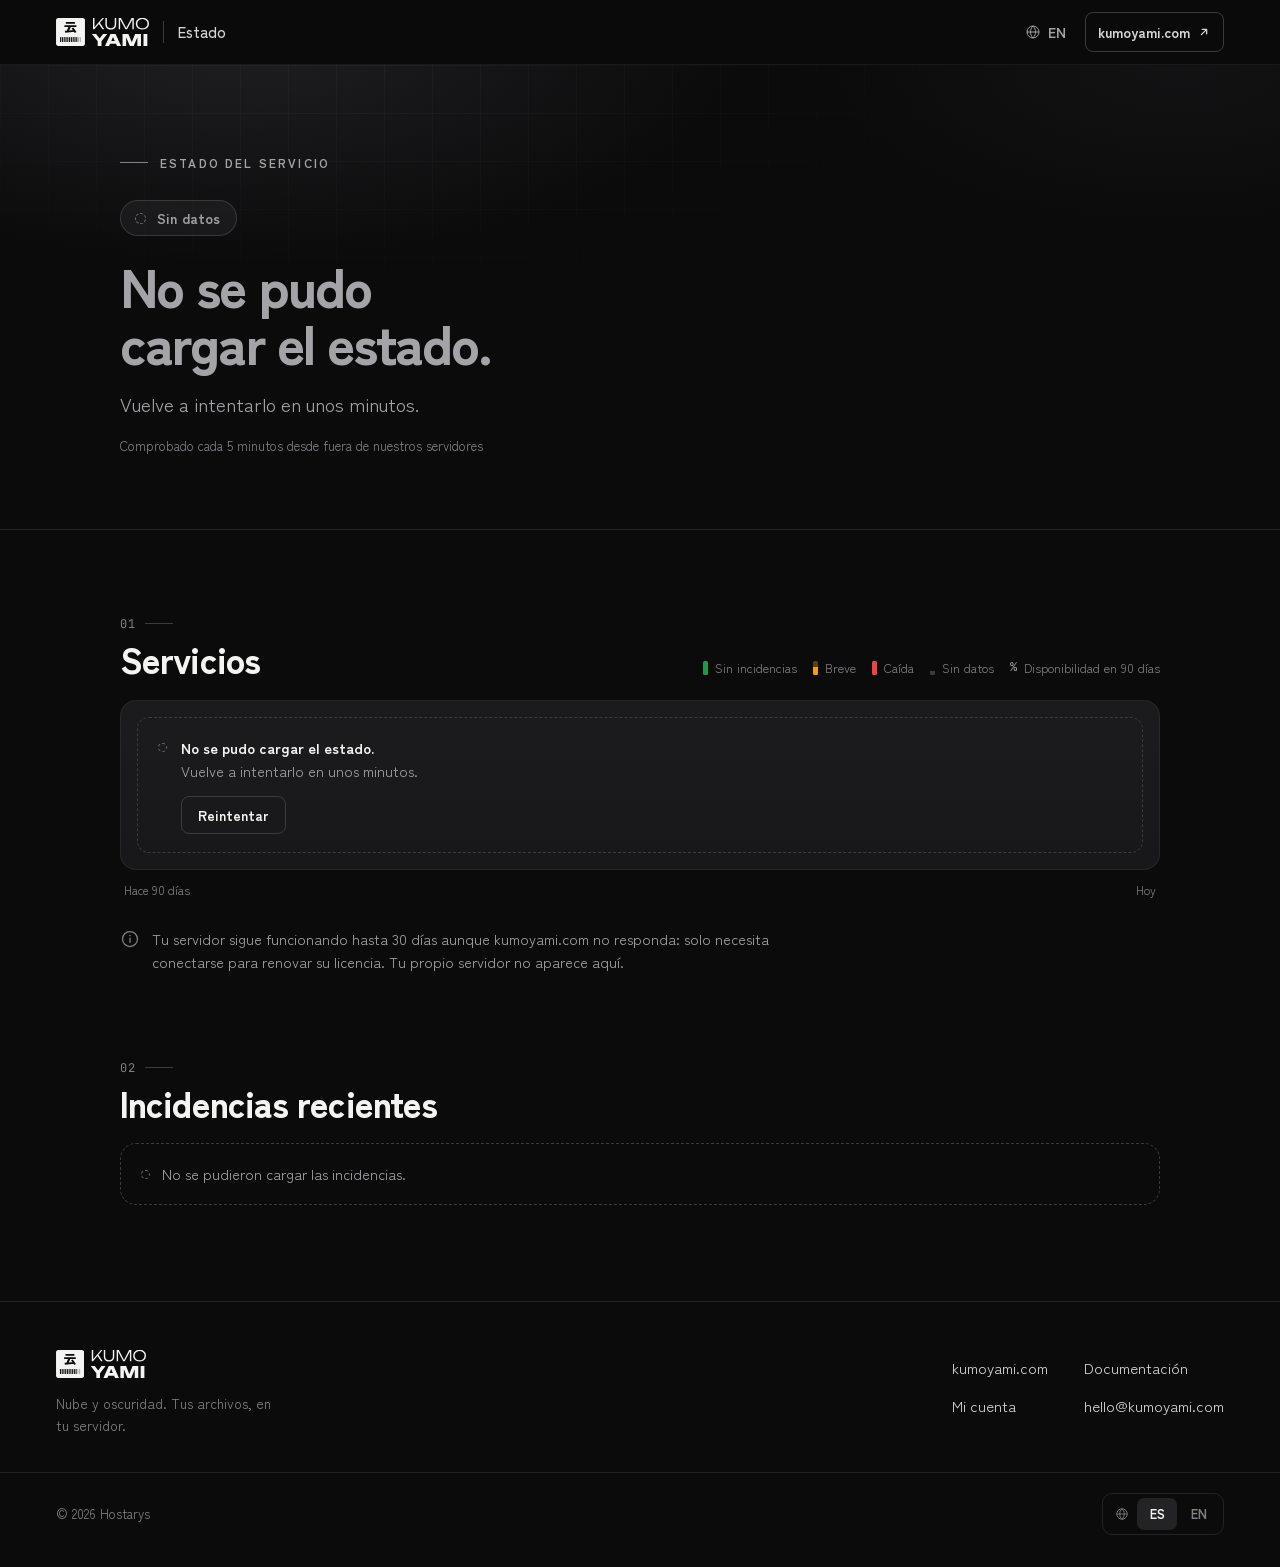
==== commit 180ee5a9: "Status page redesign: colour states, product names, status lockup, no kanji Co-Authored-By: Claude O" ====
--- a/docs/index.html
+++ b/docs/index.html
@@ -18,21 +18,22 @@
   <meta property="og:description" content="Si la web, las cuentas, las licencias, los pagos y las descargas de KumoYami funcionan ahora mismo.">
   <meta property="og:url" content="https://status.kumoyami.com/">
   <meta property="og:type" content="website">
-  <meta property="og:image" content="https://status.kumoyami.com/og-image.png">
+  <meta property="og:image" content="https://status.kumoyami.com/og-image.png?v=4">
   <meta property="og:image:width" content="1200">
   <meta property="og:image:height" content="630">
+  <meta name="twitter:card" content="summary_large_image">
   <link rel="preload" href="fonts/zen-kaku-gothic-new-400.woff2" as="font" type="font/woff2" crossorigin>
-  <link rel="preload" href="fonts/zen-kaku-gothic-new-700.woff2" as="font" type="font/woff2" crossorigin>
-  <link rel="stylesheet" href="style.css">
-  <script src="app.js" defer></script>
+  <link rel="preload" href="fonts/zen-kaku-gothic-new-900.woff2" as="font" type="font/woff2" crossorigin>
+  <link rel="stylesheet" href="style.css?v=4">
+  <script src="app.js?v=4" defer></script>
 </head>
 <body>
   <a class="skip" href="#main" data-i18n="skip">Saltar al contenido</a>
 
   <header class="top">
     <div class="top-row">
-      <a class="brand" href="/" data-i18n-aria="brandLabel" aria-label="KumoYami: estado del servicio">
-        <img src="logo-kumo.svg?v=2" alt="" width="90" height="28">
+      <a class="brand" href="/" data-i18n-aria="brandLabel" aria-label="KumoYami Status: estado del servicio">
+        <img src="status-kumo.svg?v=1" alt="" width="93" height="29">
         <span class="brand-sep" aria-hidden="true"></span>
         <span class="brand-page" data-i18n="navStatus">Estado</span>
       </a>
@@ -50,27 +51,45 @@
   </header>
 
   <main id="main" tabindex="-1">
-    <section class="hero wrap" aria-labelledby="overall-title">
-      <span class="hero-kanji" aria-hidden="true">雲闇</span>
-      <p class="eyebrow" data-i18n="eyebrow">Estado del servicio</p>
-      <div class="overall" id="overall" data-state="loading">
-        <span class="dot" aria-hidden="true"></span>
-        <h1 id="overall-title" data-i18n="loading">Comprobando…</h1>
+    <section class="hero" data-t="none" aria-labelledby="overall-title">
+      <div class="wrap hero-in">
+        <div class="hero-main">
+        <p class="eyebrow"><span class="ln" aria-hidden="true"></span><span data-i18n="eyebrow">Estado del servicio</span></p>
+        <div class="overall" id="overall" data-state="loading">
+          <p class="overall-pill"><span class="pill" id="overall-pill"><span class="st" aria-hidden="true"></span><span id="overall-word">Comprobando</span></span></p>
+          <h1 id="overall-title" data-i18n="loading">Comprobando…</h1>
+          <p class="overall-sub" id="overall-sub" aria-live="polite"></p>
+        </div>
+        <p class="checked"><span data-i18n="checkedEvery">Comprobado cada 5 minutos desde fuera de nuestros servidores</span><span id="last-check"></span></p>
+        </div>
+        <div class="summary" id="summary" hidden></div>
+        <ul class="tiles" id="tiles" data-i18n-aria="tilesLabel" aria-label="Resumen por servicio" hidden></ul>
       </div>
-      <p class="overall-sub" id="overall-sub" aria-live="polite"></p>
-      <p class="checked"><span data-i18n="checkedEvery">Comprobado cada 5 minutos desde fuera de nuestros servidores</span><span id="last-check"></span></p>
+    </section>
+
+    <section class="ticker" id="ticker" aria-labelledby="ticker-title" hidden>
+      <div class="ticker-head">
+        <h2 class="ticker-label" id="ticker-title" data-i18n="tickerTitle">Respuesta</h2>
+        <button type="button" class="ticker-pause" id="ticker-pause" aria-pressed="false" data-i18n-aria="tickerPause" aria-label="Detener el desplazamiento">
+          <svg class="i-pause" viewBox="0 0 16 16" width="14" height="14" aria-hidden="true" focusable="false"><path d="M5.5 3.5v9M10.5 3.5v9" fill="none" stroke="currentColor" stroke-width="1.6" stroke-linecap="round"/></svg>
+          <svg class="i-play" viewBox="0 0 16 16" width="14" height="14" aria-hidden="true" focusable="false"><path d="M5 3.5v9l7-4.5z" fill="none" stroke="currentColor" stroke-width="1.5" stroke-linejoin="round"/></svg>
+        </button>
+      </div>
+      <div class="ticker-view" id="ticker-view">
+        <div class="ticker-track" id="ticker-track"></div>
+      </div>
     </section>
 
     <div class="wrap" id="maintenance"></div>
 
-    <section class="wrap block" aria-labelledby="services-title">
+    <section class="wrap block" id="services" aria-labelledby="services-title">
       <div class="block-head">
-        <h2 id="services-title"><span class="num" aria-hidden="true">01</span><span data-i18n="servicesTitle">Servicios</span></h2>
+        <h2 id="services-title" class="sec-title"><span class="sec-num" aria-hidden="true">01</span><span class="sec-t" data-i18n="servicesTitle">Servicios</span></h2>
         <ul class="legend" data-i18n-aria="legendLabel" aria-label="Leyenda de las barras">
-          <li><span class="sw sw-ok" aria-hidden="true"></span><span data-i18n="legendOk">Sin incidencias</span></li>
-          <li><span class="sw sw-minor" aria-hidden="true"></span><span data-i18n="legendMinor">Breve</span></li>
-          <li><span class="sw sw-major" aria-hidden="true"></span><span data-i18n="legendMajor">Caída</span></li>
-          <li><span class="sw sw-none" aria-hidden="true"></span><span data-i18n="legendNone">Sin datos</span></li>
+          <li><span class="sw" data-l="ok" aria-hidden="true"></span><span data-i18n="legendOk">Sin incidencias</span></li>
+          <li><span class="sw" data-l="minor" aria-hidden="true"></span><span data-i18n="legendMinor">Breve</span></li>
+          <li><span class="sw" data-l="major" aria-hidden="true"></span><span data-i18n="legendMajor">Caída</span></li>
+          <li><span class="sw" data-l="none" aria-hidden="true"></span><span data-i18n="legendNone">Sin datos</span></li>
           <li><span class="legend-pct" aria-hidden="true">%</span><span data-i18n="legendPct">Disponibilidad en 90 días</span></li>
         </ul>
       </div>
@@ -82,12 +101,12 @@
         <div class="skeleton" aria-hidden="true"></div>
       </div>
       <div class="axis" aria-hidden="true"><span id="axis-start" data-i18n="axisStart90">Hace 90 días</span><span data-i18n="axisToday">Hoy</span></div>
-      <p class="note" data-i18n="note">Tu servidor sigue funcionando hasta 30 días aunque kumoyami.com no responda: solo necesita conectarse para renovar su licencia. Tu propio servidor no aparece aquí.</p>
+      <p class="note"><svg class="note-i" viewBox="0 0 24 24" width="20" height="20" aria-hidden="true" focusable="false"><circle cx="12" cy="12" r="9" fill="none" stroke="currentColor" stroke-width="1.5"/><path d="M12 11v5M12 7.5v.5" fill="none" stroke="currentColor" stroke-width="1.6" stroke-linecap="round"/></svg><span data-i18n="note">Tu servidor sigue funcionando hasta 30 días aunque kumoyami.com no responda: solo necesita conectarse para renovar su licencia. Tu propio servidor no aparece aquí.</span></p>
     </section>
 
-    <section class="wrap block" aria-labelledby="incidents-title">
+    <section class="wrap block" id="history" aria-labelledby="incidents-title">
       <div class="block-head">
-        <h2 id="incidents-title"><span class="num" aria-hidden="true">02</span><span data-i18n="incidentsTitle">Incidencias recientes</span></h2>
+        <h2 id="incidents-title" class="sec-title"><span class="sec-num" aria-hidden="true">02</span><span class="sec-t" data-i18n="incidentsTitle">Incidencias recientes</span></h2>
       </div>
       <div id="incidents" aria-live="polite">
         <p class="quiet" data-i18n="incidentsLoading">Cargando las incidencias…</p>
@@ -102,9 +121,8 @@
   <footer class="foot">
     <div class="foot-grid">
       <div class="foot-brand">
-        <img src="logo-kumo.svg?v=2" alt="KumoYami" width="84" height="26">
+        <img src="status-kumo.svg?v=1" alt="KumoYami Status" width="90" height="28">
         <p data-i18n="tagline">Nube y oscuridad. Tus archivos, en tu servidor.</p>
-        <span class="foot-kanji" aria-hidden="true">雲闇</span>
       </div>
       <nav class="foot-links" data-i18n-aria="footNavLabel" aria-label="KumoYami">
         <a href="https://kumoyami.com/" data-i18n-href="homeHref">kumoyami.com</a>
--- a/docs/style.css
+++ b/docs/style.css
@@ -1,6 +1,7 @@
-/* status.kumoyami.com: the status page in the KumoYami design system (web/app/globals.css). Yami for the page, Sumi
-   and Kage for surfaces, Kumo for text; Zen Kaku Gothic New for text, Shippori Mincho only for the 雲闇 kanji,
-   JetBrains Mono for numbers. The only colours outside the greys are the three calm state colours. */
+/* status.kumoyami.com on the KumoYami dark brand (KumoYami/kumoyami-ds.html: the greys from Yami to Kumo, Zen Kaku
+   Gothic New, JetBrains Mono for data). This page alone gives each state a colour: green operational, amber degraded or
+   brief, red down, violet maintenance, grey no data. The shape of the indicator stays as a second cue for colour-blind
+   people (DS «09 Pills»): a filled circle, a half circle, an X, a dashed ring, a ring with a pulse. */
 
 @font-face {
   font-family: 'Zen Kaku Gothic New';
@@ -27,13 +28,6 @@
   font-display: swap;
 }
 @font-face {
-  font-family: 'Shippori Mincho';
-  src: url('fonts/shippori-mincho-800-kanji.woff2') format('woff2');
-  font-weight: 800;
-  font-display: swap;
-  unicode-range: U+4E00-9FFF;
-}
-@font-face {
   font-family: 'JetBrains Mono';
   src: url('fonts/jetbrains-mono-400.woff2') format('woff2');
   font-weight: 400;
@@ -41,6 +35,7 @@
 }
 
 :root {
+  /* The greys of the DS */
   --yami: #0b0b0c;
   --sumi: #161618;
   --kage: #232326;
@@ -49,19 +44,58 @@
   --kiri: #a3a3a8;
   --kasumi: #d6d6d3;
   --kumo: #f4f4f2;
-  /* State colours: muted, so a red day reads as information and not as an alarm */
-  --ok: #5cc48a;
-  --minor: #e2b456;
-  --major: #e8705f;
-  --none: #2c2c31;
-  --r1: 4px;
-  --r2: 8px;
-  --r3: 14px;
+  /* Semantic roles (dark mode) */
+  --bg: var(--yami);
+  --surface: var(--sumi);
+  --raised: var(--kage);
+  --line: var(--kage);
+  --line-2: var(--nezumi);
+  --text: var(--kumo);
+  --text-2: var(--kiri);
+  --text-3: var(--hai);
+  /* The state colours: calm, not neon, made for the dark background */
+  --ok: #22c55e;
+  --warn: #f59e0b;
+  --down: #ef4444;
+  --maint: #a78bfa;
+  --none: #6b6b72;
+  /* The days of the bars */
+  --day-ok: color-mix(in srgb, var(--ok) 74%, var(--sumi));
+  --day-warn: var(--warn);
+  --day-down: var(--down);
+  --day-none: var(--nezumi);
+
+  --f-body: 'Zen Kaku Gothic New', 'Hiragino Sans', 'Helvetica Neue', Helvetica, Arial, sans-serif;
+  --f-code: 'JetBrains Mono', ui-monospace, 'Cascadia Mono', Consolas, monospace;
+  --r-1: 4px;
+  --r-2: 8px;
+  --r-3: 16px;
+  --r-pill: 999px;
   --ease: cubic-bezier(0.2, 0.7, 0.2, 1);
-  --sans: 'Zen Kaku Gothic New', 'Hiragino Sans', 'Helvetica Neue', Helvetica, Arial, sans-serif;
-  --kanji: 'Shippori Mincho', 'Hiragino Mincho ProN', 'Yu Mincho', serif;
-  --mono: 'JetBrains Mono', ui-monospace, 'Cascadia Mono', Consolas, monospace;
+  --top-h: 64px;
   color-scheme: dark;
+}
+
+/* A tone sets --c, its colour; everything tinted reads it */
+.t-ok,
+[data-t='ok'] {
+  --c: var(--ok);
+}
+.t-warn,
+[data-t='warn'] {
+  --c: var(--warn);
+}
+.t-down,
+[data-t='down'] {
+  --c: var(--down);
+}
+.t-maint,
+[data-t='maint'] {
+  --c: var(--maint);
+}
+.t-none,
+[data-t='none'] {
+  --c: var(--none);
 }
 
 *,
@@ -70,17 +104,23 @@
   box-sizing: border-box;
 }
 html {
-  background: var(--yami);
+  background: var(--bg);
   -webkit-text-size-adjust: 100%;
+  scroll-padding-top: calc(var(--top-h) + 16px);
+}
+@media (prefers-reduced-motion: no-preference) {
+  html {
+    scroll-behavior: smooth;
+  }
 }
 body {
   margin: 0;
   min-height: 100vh;
   display: flex;
   flex-direction: column;
-  background: var(--yami);
-  color: var(--kumo);
-  font-family: var(--sans);
+  background: var(--bg);
+  color: var(--text);
+  font-family: var(--f-body);
   font-size: 16px;
   line-height: 1.6;
   -webkit-font-smoothing: antialiased;
@@ -98,7 +138,7 @@
 :focus-visible {
   outline: 2px solid var(--kumo);
   outline-offset: 3px;
-  border-radius: var(--r1);
+  border-radius: var(--r-1);
 }
 a {
   color: inherit;
@@ -106,6 +146,7 @@
 h1,
 h2,
 h3,
+h4,
 p {
   margin: 0;
 }
@@ -113,15 +154,58 @@
   font: inherit;
   color: inherit;
 }
+[hidden] {
+  display: none !important;
+}
+.visually-hidden {
+  position: absolute;
+  width: 1px;
+  height: 1px;
+  overflow: hidden;
+  clip-path: inset(50%);
+  white-space: nowrap;
+}
+
+/* Scrollbars of the KumoYami web (src/styles/globals.css): a thin pill thumb in the greys, no arrows, no track */
+::-webkit-scrollbar {
+  width: 6px;
+  height: 6px;
+}
+::-webkit-scrollbar-button {
+  display: none;
+}
+::-webkit-scrollbar-track,
+::-webkit-scrollbar-corner {
+  background: transparent;
+}
+::-webkit-scrollbar-thumb {
+  background-color: var(--nezumi);
+  border-radius: var(--r-pill);
+}
+::-webkit-scrollbar-thumb:hover,
+::-webkit-scrollbar-thumb:active {
+  background-color: var(--hai);
+}
+@supports not selector(::-webkit-scrollbar) {
+  * {
+    scrollbar-width: thin;
+    scrollbar-color: var(--nezumi) transparent;
+  }
+}
 
 .wrap {
-  width: min(100%, 880px);
+  width: min(100%, 1120px);
   margin-inline: auto;
-  padding-inline: 20px;
+  padding-inline: 16px;
+}
+@media (min-width: 480px) {
+  .wrap {
+    padding-inline: 24px;
+  }
 }
 @media (min-width: 760px) {
   .wrap {
-    padding-inline: 32px;
+    padding-inline: 40px;
   }
 }
 
@@ -131,7 +215,7 @@
   top: -60px;
   z-index: 100;
   padding: 8px 14px;
-  border-radius: var(--r2);
+  border-radius: var(--r-1);
   background: var(--kumo);
   color: var(--yami);
   font-weight: 700;
@@ -141,15 +225,126 @@
   top: 12px;
 }
 
-/* ---- Header: the site's top bar, simplified (logo · Estado, then the language and the way back) ---- */
+/* ---- State indicators: colour, and the shape as a second cue ---- */
+.st {
+  --sz: 9px;
+  position: relative;
+  flex: none;
+  display: inline-block;
+  width: var(--sz);
+  height: var(--sz);
+  color: var(--c, var(--kumo));
+}
+.st-up {
+  border-radius: 50%;
+  background: currentColor;
+}
+.st-deploy {
+  border-radius: 50%;
+  border: 1.5px solid currentColor;
+}
+.st-deploy::after {
+  content: '';
+  position: absolute;
+  inset: -1.5px;
+  border-radius: 50%;
+  border: 1.5px solid currentColor;
+  animation: ping 1.6s var(--ease) infinite;
+}
+@keyframes ping {
+  to {
+    transform: scale(2.4);
+    opacity: 0;
+  }
+}
+.st-degraded {
+  border-radius: 50%;
+  border: 1.5px solid currentColor;
+  background: linear-gradient(90deg, currentColor 50%, transparent 50%);
+}
+.st-paused {
+  border-radius: 50%;
+  border: 1.5px dashed currentColor;
+}
+.st-down::before,
+.st-down::after {
+  content: '';
+  position: absolute;
+  left: 50%;
+  top: calc(var(--sz) * -0.12);
+  width: 2px;
+  height: calc(var(--sz) * 1.24);
+  border-radius: 1px;
+  background: currentColor;
+  transform: translateX(-50%) rotate(45deg);
+}
+.st-down::after {
+  transform: translateX(-50%) rotate(-45deg);
+}
+
+/* ---- Pills: tinted with the colour of their state ---- */
+.pill {
+  display: inline-flex;
+  align-items: center;
+  gap: 8px;
+  height: 28px;
+  padding: 0 12px;
+  border: 1px solid color-mix(in srgb, var(--c, var(--hai)) 38%, transparent);
+  border-radius: var(--r-pill);
+  background: color-mix(in srgb, var(--c, var(--hai)) 12%, transparent);
+  color: color-mix(in srgb, var(--c, var(--kasumi)) 62%, var(--kumo));
+  font-size: 13px;
+  font-weight: 500;
+  line-height: 1;
+  white-space: nowrap;
+}
+.pill.sm {
+  height: 24px;
+  padding: 0 10px;
+  gap: 7px;
+  font-size: 11px;
+  font-weight: 700;
+  letter-spacing: 0.06em;
+  text-transform: uppercase;
+}
+.pill.sm .st {
+  --sz: 8px;
+}
+.pill-lg {
+  height: 36px;
+  padding: 0 16px 0 14px;
+  gap: 11px;
+  font-size: 14px;
+  font-weight: 700;
+  letter-spacing: 0.01em;
+}
+.pill-lg .st {
+  --sz: 11px;
+}
+/* The big state breathes a soft halo of its colour */
+.pill-lg .st-up {
+  box-shadow: 0 0 0 0 color-mix(in srgb, var(--c) 55%, transparent);
+  animation: halo 2.6s var(--ease) infinite;
+}
+@keyframes halo {
+  0% {
+    box-shadow: 0 0 0 0 color-mix(in srgb, var(--c) 50%, transparent);
+  }
+  70%,
+  100% {
+    box-shadow: 0 0 0 9px color-mix(in srgb, var(--c) 0%, transparent);
+  }
+}
+
+/* ---- Header: the KumoYami Status lockup, the language and the way back ---- */
 .top {
   position: sticky;
   top: 0;
   z-index: 20;
   border-bottom: 1px solid rgb(255 255 255 / 0.06);
-  background: rgb(11 11 12 / 0.82);
-  -webkit-backdrop-filter: blur(14px);
-  backdrop-filter: blur(14px);
+  background: rgb(11 11 12 / 0.78);
+  -webkit-backdrop-filter: blur(16px) saturate(140%);
+  backdrop-filter: blur(16px) saturate(140%);
 }
 .top-row {
   display: flex;
@@ -157,7 +352,7 @@
   justify-content: space-between;
   gap: 12px;
   width: min(100%, 1400px);
-  height: 64px;
+  height: var(--top-h);
   margin-inline: auto;
   padding-inline: 16px;
 }
@@ -174,30 +369,29 @@
 .brand {
   display: inline-flex;
   align-items: center;
-  gap: 12px;
+  gap: 14px;
   min-width: 0;
   text-decoration: none;
 }
 .brand img {
   display: block;
-  width: 84px;
+  width: 93px;
   height: auto;
 }
 .brand-sep {
   width: 1px;
-  height: 20px;
-  background: var(--nezumi);
+  height: 22px;
+  background: var(--line-2);
 }
 .brand-page {
   color: var(--kasumi);
   font-size: 15px;
   font-weight: 500;
-  letter-spacing: 0.01em;
 }
 .top-nav {
   display: flex;
   align-items: center;
-  gap: 4px;
+  gap: 6px;
 }
 .lang-toggle,
 .back {
@@ -207,7 +401,7 @@
   min-height: 40px;
   padding: 0 12px;
   border: 0;
-  border-radius: var(--r2);
+  border-radius: var(--r-2);
   background: none;
   color: var(--kiri);
   font-size: 14px;
@@ -216,22 +410,27 @@
   cursor: pointer;
   transition:
     color 0.2s var(--ease),
-    background-color 0.2s var(--ease);
+    background-color 0.2s var(--ease),
+    border-color 0.2s var(--ease);
 }
 .lang-toggle span {
   font-weight: 700;
   letter-spacing: 0.04em;
 }
-.lang-toggle:hover,
+.lang-toggle:hover {
+  background: var(--surface);
+  color: var(--kumo);
+}
+.back {
+  border: 1px solid var(--line-2);
+  color: var(--kasumi);
+  font-weight: 700;
+}
 .back:hover {
-  background: var(--sumi);
+  border-color: var(--kiri);
   color: var(--kumo);
 }
-.back {
-  border: 1px solid var(--kage);
-  color: var(--kasumi);
-}
-@media (max-width: 420px) {
+@media (max-width: 479px) {
   .back-text {
     position: absolute;
     width: 1px;
@@ -248,204 +447,569 @@
   .lang-toggle {
     padding: 0 10px;
   }
+  .brand {
+    gap: 11px;
+  }
+  .brand img {
+    width: 84px;
+  }
 }
 @media (max-width: 340px) {
   .lang-toggle svg {
     display: none;
   }
-  .brand {
-    gap: 9px;
-  }
-  .brand img {
-    width: 74px;
-  }
-}
-
-/* ---- Hero: one line for everything ---- */
+  .brand-sep,
+  .brand-page {
+    display: none;
+  }
+}
+
+/* ---- Hero: the overall state, big and in its colour, the 90-day summary and one tile per group ---- */
 .hero {
   position: relative;
-  padding-top: 52px;
-  padding-bottom: 40px;
+  overflow: hidden;
+  padding-top: 44px;
+  padding-bottom: 48px;
+  border-bottom: 1px solid var(--line);
 }
 @media (min-width: 760px) {
   .hero {
-    padding-top: 112px;
-    padding-bottom: 56px;
-  }
-}
-.hero-kanji {
+    padding-top: 88px;
+    padding-bottom: 72px;
+  }
+}
+/* A soft glow of the state colour, from the top left, and a faint grid fading out under it */
+.hero::before,
+.hero::after {
+  content: '';
   position: absolute;
-  top: 64px;
-  right: 32px;
-  font-family: var(--kanji);
-  font-weight: 800;
-  font-size: 120px;
-  line-height: 1;
-  writing-mode: vertical-rl;
-  color: var(--kumo);
-  opacity: 0.05;
+  inset: 0;
   pointer-events: none;
-  user-select: none;
-}
-@media (max-width: 759px) {
-  .hero-kanji {
-    font-size: 84px;
-    top: 40px;
-    right: 12px;
+}
+.hero::before {
+  background:
+    radial-gradient(56% 70% at 18% -8%, color-mix(in srgb, var(--c) 22%, transparent), transparent 72%),
+    radial-gradient(40% 50% at 92% 0%, color-mix(in srgb, var(--c) 8%, transparent), transparent 70%);
+  transition: background 0.6s var(--ease);
+}
+.hero::after {
+  background-image:
+    linear-gradient(to right, rgb(255 255 255 / 0.035) 1px, transparent 1px),
+    linear-gradient(to bottom, rgb(255 255 255 / 0.035) 1px, transparent 1px);
+  background-size: 48px 48px;
+  -webkit-mask-image: radial-gradient(70% 80% at 30% 0%, #000, transparent 75%);
+  mask-image: radial-gradient(70% 80% at 30% 0%, #000, transparent 75%);
+}
+.hero-in {
+  position: relative;
+  z-index: 1;
+  display: grid;
+  gap: 32px;
+}
+@media (min-width: 960px) {
+  .hero-in {
+    grid-template-columns: minmax(0, 1fr) 360px;
+    align-items: end;
+    gap: 32px 56px;
+  }
+  .tiles {
+    grid-column: 1 / -1;
   }
 }
 .eyebrow {
   display: flex;
   align-items: center;
-  gap: 14px;
-  color: var(--kiri);
+  gap: 12px;
+  color: var(--text-2);
   font-size: 12px;
   font-weight: 700;
   letter-spacing: 0.18em;
   text-transform: uppercase;
 }
-.eyebrow::before {
+.eyebrow .ln {
+  width: 28px;
+  height: 1px;
+  background: var(--text-3);
+}
+.overall {
+  margin-top: 28px;
+}
+.overall h1 {
+  max-width: 16ch;
+  margin-top: 20px;
+  font-size: clamp(40px, 8.4vw, 76px);
+  font-weight: 900;
+  line-height: 1.02;
+  letter-spacing: -0.035em;
+  overflow-wrap: anywhere;
+  text-wrap: balance;
+}
+.overall h1.is-long {
+  max-width: 22ch;
+  font-size: clamp(32px, 6.2vw, 54px);
+  line-height: 1.06;
+}
+.overall[data-state='loading'] h1,
+.overall[data-state='unknown'] h1 {
+  color: var(--text-2);
+}
+.overall-sub {
+  max-width: 620px;
+  margin-top: 18px;
+  color: var(--text-2);
+  font-size: 17px;
+  line-height: 1.55;
+}
+@media (min-width: 760px) {
+  .overall-sub {
+    font-size: 19px;
+  }
+}
+.overall-sub:empty {
+  display: none;
+}
+.checked {
+  display: flex;
+  flex-wrap: wrap;
+  gap: 2px 0;
+  margin-top: 18px;
+  color: var(--text-3);
+  font-size: 13px;
+}
+/* Wide: one line with a dot between; narrow: the time of the last check on its own line */
+#last-check {
+  flex-basis: 100%;
+}
+@media (min-width: 640px) {
+  #last-check {
+    flex-basis: auto;
+  }
+  #last-check:not(:empty)::before {
+    content: '·';
+    margin-inline: 8px;
+  }
+}
+
+/* The summary card: uptime over 90 days, how many work now, and every day of every service in one strip */
+.summary {
+  display: grid;
+  gap: 6px;
+  padding: 20px 20px 16px;
+  border: 1px solid rgb(255 255 255 / 0.07);
+  border-radius: var(--r-3);
+  background: linear-gradient(180deg, rgb(255 255 255 / 0.045), rgb(255 255 255 / 0.015)), rgb(22 22 24 / 0.72);
+  -webkit-backdrop-filter: blur(10px);
+  backdrop-filter: blur(10px);
+  box-shadow: 0 24px 60px -30px rgb(0 0 0 / 0.8);
+}
+@media (min-width: 760px) {
+  .summary {
+    padding: 24px 24px 18px;
+  }
+}
+.sum-label {
+  color: var(--text-3);
+  font-size: 11px;
+  font-weight: 700;
+  letter-spacing: 0.16em;
+  text-transform: uppercase;
+}
+.sum-pct {
+  font-family: var(--f-code);
+  font-size: 40px;
+  line-height: 1.1;
+  letter-spacing: -0.03em;
+}
+.sum-up {
+  display: flex;
+  align-items: center;
+  gap: 9px;
+  color: var(--text-2);
+  font-size: 13.5px;
+}
+.sum-up .st {
+  --sz: 8px;
+}
+.strip-sum {
+  height: 40px;
+  margin-top: 12px;
+}
+.sum-axis {
+  display: flex;
+  justify-content: space-between;
+  color: var(--text-3);
+  font-size: 11.5px;
+}
+
+/* A strip of days in small (the summary and the tiles) */
+.strip {
+  --n: 90;
+  display: grid;
+  grid-template-columns: repeat(var(--n), minmax(0, 1fr));
+  gap: 2px;
+}
+.strip i {
+  border-radius: 1px;
+  background: var(--day-ok);
+}
+@media (max-width: 719px) {
+  .strip-sum {
+    --n: 45;
+  }
+  .strip-sum i:nth-child(-n + 45) {
+    display: none;
+  }
+}
+.strip-tile {
+  --n: 30;
+  height: 18px;
+  gap: 1.5px;
+}
+
+.tiles {
+  display: grid;
+  grid-template-columns: repeat(2, minmax(0, 1fr));
+  gap: 8px;
+  margin: 0;
+  padding: 0;
+  list-style: none;
+}
+.tiles li:last-child:nth-child(odd) {
+  grid-column: 1 / -1;
+}
+@media (min-width: 720px) {
+  .tiles {
+    grid-template-columns: repeat(auto-fit, minmax(160px, 1fr));
+    gap: 10px;
+    margin-top: 16px;
+  }
+  .tiles li:last-child:nth-child(odd) {
+    grid-column: auto;
+  }
+}
+.tile {
+  display: grid;
+  gap: 14px;
+  height: 100%;
+  padding: 15px 16px 14px;
+  border: 1px solid rgb(255 255 255 / 0.06);
+  border-radius: var(--r-3);
+  background: linear-gradient(180deg, rgb(255 255 255 / 0.035), rgb(255 255 255 / 0.01)), var(--surface);
+  text-decoration: none;
+  transition:
+    background-color 0.2s var(--ease),
+    border-color 0.2s var(--ease),
+    transform 0.2s var(--ease);
+}
+.tile:hover {
+  border-color: rgb(255 255 255 / 0.14);
+  transform: translateY(-1px);
+}
+.tile-top {
+  display: flex;
+  align-items: center;
+  gap: 10px;
+  min-width: 0;
+}
+.tile-top .st {
+  --sz: 10px;
+}
+.tile-name {
+  overflow: hidden;
+  font-size: 15px;
+  font-weight: 700;
+  text-overflow: ellipsis;
+  white-space: nowrap;
+}
+.tile-pre {
+  color: var(--text-3);
+  font-weight: 500;
+}
+/* Narrow tiles drop the «KumoYami» prefix (the headings below keep it) */
+@media (max-width: 719px) {
+  .tile-pre {
+    display: none;
+  }
+}
+@media (min-width: 720px) and (max-width: 1099px) {
+  .tile-pre {
+    display: none;
+  }
+}
+.tile-foot {
+  display: flex;
+  align-items: baseline;
+  justify-content: space-between;
+  gap: 8px;
+  font-size: 12.5px;
+}
+.tile-state {
+  color: var(--text-2);
+}
+.tile-pct {
+  color: var(--text-3);
+  font-family: var(--f-code);
+  font-size: 12px;
+}
+/* Anything but operational: the tile takes a tint and an edge of its colour */
+.tile:not([data-t='ok']) {
+  border-color: color-mix(in srgb, var(--c) 40%, transparent);
+  background:
+    linear-gradient(180deg, color-mix(in srgb, var(--c) 14%, transparent), color-mix(in srgb, var(--c) 4%, transparent)),
+    var(--surface);
+}
+.tile:not([data-t='ok']) .tile-state {
+  color: color-mix(in srgb, var(--c) 62%, var(--kumo));
+  font-weight: 700;
+}
+
+/* ---- Ticker (DS «08 Ticker»): each service and its response time ---- */
+.ticker {
+  display: flex;
+  align-items: stretch;
+  border-bottom: 1px solid var(--line);
+  background: var(--bg);
+}
+.ticker-head {
+  display: flex;
+  flex: none;
+  align-items: center;
+  gap: 6px;
+  padding: 0 6px 0 16px;
+  border-right: 1px solid var(--line);
+}
+@media (min-width: 760px) {
+  .ticker-head {
+    padding-left: 40px;
+  }
+}
+@media (min-width: 1100px) {
+  .ticker-head {
+    padding-left: 56px;
+  }
+}
+.ticker-label {
+  color: var(--text-3);
+  font-size: 11px;
+  font-weight: 700;
+  letter-spacing: 0.18em;
+  text-transform: uppercase;
+}
+@media (max-width: 479px) {
+  .ticker-label {
+    position: absolute;
+    width: 1px;
+    height: 1px;
+    overflow: hidden;
+    clip-path: inset(50%);
+    white-space: nowrap;
+  }
+  .ticker-head {
+    padding-left: 6px;
+  }
+}
+.ticker-pause {
+  display: grid;
+  place-items: center;
+  width: 36px;
+  height: 36px;
+  border: 0;
+  border-radius: var(--r-2);
+  background: none;
+  color: var(--text-3);
+  cursor: pointer;
+}
+.ticker-pause:hover {
+  background: var(--surface);
+  color: var(--kumo);
+}
+.ticker-pause .i-play,
+.ticker.is-paused .ticker-pause .i-pause {
+  display: none;
+}
+.ticker.is-paused .ticker-pause .i-play {
+  display: block;
+}
+.ticker-view {
+  position: relative;
+  flex: 1;
+  min-width: 0;
+  overflow: hidden;
+}
+.ticker-view::before,
+.ticker-view::after {
+  content: '';
+  position: absolute;
+  top: 0;
+  bottom: 0;
+  z-index: 1;
+  width: 64px;
+  pointer-events: none;
+}
+.ticker-view::before {
+  left: 0;
+  background: linear-gradient(to right, var(--bg), transparent);
+}
+.ticker-view::after {
+  right: 0;
+  background: linear-gradient(to left, var(--bg), transparent);
+}
+@media (min-width: 760px) {
+  .ticker-view::before,
+  .ticker-view::after {
+    width: 120px;
+  }
+}
+.ticker-track {
+  display: flex;
+  width: max-content;
+  animation: tick 48s linear infinite;
+}
+.ticker:hover .ticker-track,
+.ticker:focus-within .ticker-track,
+.ticker.is-paused .ticker-track {
+  animation-play-state: paused;
+}
+@keyframes tick {
+  to {
+    transform: translateX(-50%);
+  }
+}
+.ticker-list {
+  display: flex;
+  margin: 0;
+  padding: 0;
+  list-style: none;
+}
+.ticker-item {
+  display: flex;
+  align-items: center;
+  gap: 12px;
+  padding: 15px 0 15px 26px;
+  color: var(--text-2);
+  font-size: 14px;
+  white-space: nowrap;
+}
+.ticker-item b {
+  color: var(--kumo);
+  font-weight: 700;
+  letter-spacing: 0.02em;
+}
+.ticker-item .ms {
+  color: var(--text-3);
+  font-family: var(--f-code);
+  font-size: 13px;
+}
+.ticker-item[data-s='down'] .ms {
+  color: color-mix(in srgb, var(--down) 70%, var(--kumo));
+}
+.ticker-item .sep {
+  width: 7px;
+  height: 7px;
+  margin-left: 14px;
+  background: var(--nezumi);
+  clip-path: polygon(0 0, 100% 0, 0 100%);
+}
+
+/* ---- Maintenance notices: violet, with the dashed line of «Pausado» ---- */
+#maintenance:empty {
+  display: none;
+}
+#maintenance {
+  display: grid;
+  gap: 12px;
+  padding-top: 40px;
+}
+.notice {
+  --c: var(--maint);
+  display: grid;
+  gap: 8px;
+  padding: 18px 20px 20px;
+  border: 1px dashed color-mix(in srgb, var(--c) 45%, transparent);
+  border-radius: var(--r-3);
+  background:
+    linear-gradient(135deg, color-mix(in srgb, var(--c) 12%, transparent), color-mix(in srgb, var(--c) 3%, transparent) 60%),
+    var(--surface);
+}
+.notice.is-now {
+  border-style: solid;
+}
+.notice .st {
+  color: var(--c);
+}
+.notice-head {
+  display: flex;
+  flex-wrap: wrap;
+  align-items: center;
+  gap: 6px 10px;
+}
+.notice-label {
+  color: color-mix(in srgb, var(--c) 65%, var(--kumo));
+  font-size: 11px;
+  font-weight: 700;
+  letter-spacing: 0.16em;
+  text-transform: uppercase;
+}
+.notice-when {
+  color: var(--text-2);
+  font-family: var(--f-code);
+  font-size: 12.5px;
+}
+@media (min-width: 560px) {
+  .notice-when {
+    margin-left: auto;
+  }
+}
+.notice-title {
+  font-size: 18px;
+  font-weight: 700;
+  line-height: 1.35;
+}
+.notice .inc-body {
+  margin-top: 0;
+}
+
+/* ---- Blocks ---- */
+.block {
+  padding-top: 64px;
+}
+@media (min-width: 760px) {
+  .block {
+    padding-top: 88px;
+  }
+}
+.block-head {
+  display: flex;
+  flex-wrap: wrap;
+  align-items: flex-end;
+  justify-content: space-between;
+  gap: 14px 24px;
+  margin-bottom: 22px;
+}
+.sec-title {
+  display: grid;
+  gap: 10px;
+  font-size: clamp(28px, 5vw, 36px);
+  font-weight: 900;
+  line-height: 1.05;
+  letter-spacing: -0.025em;
+}
+.sec-num {
+  display: flex;
+  align-items: center;
+  gap: 10px;
+  color: var(--text-3);
+  font-family: var(--f-code);
+  font-size: 12px;
+  font-weight: 400;
+  line-height: 1;
+  letter-spacing: 0.06em;
+}
+.sec-num::after {
   content: '';
   width: 28px;
   height: 1px;
-  background: var(--hai);
-}
-.overall {
-  position: relative;
-  display: flex;
-  align-items: flex-start;
-  gap: 18px;
-  margin-top: 26px;
-}
-.overall h1 {
-  font-size: clamp(34px, 7vw, 60px);
-  font-weight: 900;
-  line-height: 1.08;
-  letter-spacing: -0.025em;
-  overflow-wrap: anywhere;
-  text-wrap: balance;
-}
-.overall h1 .soft {
-  color: var(--hai);
-}
-.dot {
-  position: relative;
-  flex: none;
-  width: 14px;
-  height: 14px;
-  margin-top: calc(clamp(34px, 7vw, 60px) * 0.54 - 7px);
-  border-radius: 50%;
-  background: var(--hai);
-}
-.dot::after {
-  content: '';
-  position: absolute;
-  inset: -6px;
-  border-radius: 50%;
-  border: 1px solid currentColor;
-  color: inherit;
-  opacity: 0;
-}
-.overall[data-state='ok'] .dot {
-  background: var(--ok);
-  color: var(--ok);
-}
-.overall[data-state='minor'] .dot {
-  background: var(--minor);
-  color: var(--minor);
-}
-.overall[data-state='major'] .dot {
-  background: var(--major);
-  color: var(--major);
-}
-.overall[data-state='ok'] .dot::after,
-.overall[data-state='minor'] .dot::after,
-.overall[data-state='major'] .dot::after {
-  animation: breathe 3.2s var(--ease) infinite;
-}
-@keyframes breathe {
-  0% {
-    transform: scale(0.6);
-    opacity: 0.55;
-  }
-  70%,
-  100% {
-    transform: scale(1.35);
-    opacity: 0;
-  }
-}
-.overall-sub {
-  max-width: 640px;
-  margin-top: 18px;
-  color: var(--kasumi);
-  font-size: 17px;
-}
-.overall-sub:empty {
-  display: none;
-}
-.checked {
-  margin-top: 22px;
-  color: var(--hai);
-  font-size: 13.5px;
-}
-#last-check:not(:empty)::before {
-  content: ' · ';
-}
-
-/* ---- Maintenance notices ---- */
-#maintenance:empty {
-  display: none;
-}
-.notice {
-  display: grid;
-  gap: 4px;
-  margin-bottom: 16px;
-  padding: 16px 18px;
-  border: 1px solid var(--kage);
-  border-left: 3px solid var(--minor);
-  border-radius: var(--r2);
-  background: var(--sumi);
-}
-.notice strong {
-  font-weight: 700;
-}
-.notice .meta {
-  color: var(--kiri);
-  font-size: 14px;
-}
-.notice .body {
-  color: var(--kasumi);
-  font-size: 15px;
-}
-
-/* ---- Blocks ---- */
-.block {
-  padding-top: 40px;
-  padding-bottom: 24px;
-}
-.block-head {
-  display: flex;
-  flex-wrap: wrap;
-  align-items: baseline;
-  justify-content: space-between;
-  gap: 10px 24px;
-  margin-bottom: 18px;
-}
-.block h2 {
-  display: flex;
-  align-items: baseline;
-  gap: 12px;
-  font-size: 13px;
-  font-weight: 700;
-  letter-spacing: 0.16em;
-  text-transform: uppercase;
-}
-.num {
-  color: var(--hai);
-  font-family: var(--mono);
-  font-weight: 400;
-  font-size: 12px;
-  letter-spacing: 0;
+  background: var(--line-2);
 }
 .legend {
   display: flex;
@@ -454,7 +1018,7 @@
   margin: 0;
   padding: 0;
   list-style: none;
-  color: var(--hai);
+  color: var(--text-3);
   font-size: 12.5px;
 }
 .legend li {
@@ -462,39 +1026,49 @@
   align-items: center;
   gap: 7px;
 }
+.legend-pct {
+  color: var(--text-2);
+  font-family: var(--f-code);
+  font-size: 12px;
+}
+
+/* The days. Colour first; shape second: a brief incident fills only half its bar, a day without data is a low stub */
+.sw,
+.day,
+.strip i {
+  background: var(--day-ok);
+}
 .sw {
-  width: 4px;
-  height: 12px;
-  border-radius: 2px;
-}
-.sw-ok {
-  background: var(--ok);
-}
-.sw-minor {
-  background: var(--minor);
-}
-.sw-major {
-  background: var(--major);
-}
-.sw-none {
-  background: var(--nezumi);
-}
-.legend-pct {
-  color: var(--kiri);
-  font-family: var(--mono);
-  font-size: 12px;
+  width: 5px;
+  height: 14px;
+  border-radius: 1.5px;
+}
+.sw[data-l='minor'],
+.day[data-l='minor'],
+.strip i[data-l='minor'] {
+  background: linear-gradient(to top, var(--day-warn) 55%, color-mix(in srgb, var(--day-warn) 35%, transparent) 55%);
+}
+.sw[data-l='major'],
+.day[data-l='major'],
+.strip i[data-l='major'] {
+  background: var(--day-down);
+}
+.sw[data-l='none'],
+.day[data-l='none'],
+.strip i[data-l='none'] {
+  background: linear-gradient(to top, var(--day-none) 4px, transparent 4px);
 }
 
 /* ---- The services card: one row per group, its parts under a disclosure ---- */
 .card {
-  border: 1px solid var(--kage);
-  border-radius: var(--r3);
-  background: var(--sumi);
+  border: 1px solid rgb(255 255 255 / 0.06);
+  border-radius: var(--r-3);
+  background: linear-gradient(180deg, rgb(255 255 255 / 0.025), transparent 240px), var(--surface);
   overflow: hidden;
 }
 .skeleton {
-  height: 94px;
-  border-top: 1px solid var(--kage);
+  height: 104px;
+  border-top: 1px solid var(--line);
   background: linear-gradient(90deg, transparent 0, rgb(255 255 255 / 0.025) 50%, transparent 100%) no-repeat;
   background-size: 40% 100%;
   animation: shimmer 1.4s linear infinite;
@@ -511,20 +1085,36 @@
   }
 }
 .group {
-  border-top: 1px solid var(--kage);
+  position: relative;
+  border-top: 1px solid var(--line);
+  scroll-margin-top: calc(var(--top-h) + 24px);
 }
 .group:first-child {
   border-top: 0;
 }
+/* A group with a problem carries an edge and a faint wash of its colour */
+.group:not([data-t='ok']):not([data-t='none']) {
+  background: linear-gradient(90deg, color-mix(in srgb, var(--c) 7%, transparent), transparent 55%);
+}
+.group:not([data-t='ok']):not([data-t='none'])::before {
+  content: '';
+  position: absolute;
+  left: 0;
+  top: 0;
+  bottom: 0;
+  width: 2px;
+  background: var(--c);
+}
 .row {
   display: grid;
   grid-template-columns: minmax(0, 1fr) auto;
+  align-items: center;
   gap: 4px 16px;
-  padding: 18px 20px 20px;
+  padding: 18px 16px 20px;
 }
 @media (min-width: 760px) {
   .row {
-    padding: 20px 24px 22px;
+    padding: 22px 24px 24px;
   }
 }
 .row-name {
@@ -537,15 +1127,22 @@
 .row-name h3,
 .row-name h4 {
   margin: 0;
-  font-size: 17px;
+  font-size: 18px;
   font-weight: 700;
   letter-spacing: -0.005em;
 }
 .row-desc {
-  color: var(--hai);
+  color: var(--text-3);
   font-size: 13.5px;
 }
-/* Narrow: the description takes its own line under the name and the state */
+.row-state {
+  display: flex;
+  align-items: center;
+  justify-content: flex-end;
+  gap: 12px;
+  white-space: nowrap;
+}
+/* Narrow: the description takes its own line under the name; the uptime goes under the state */
 @media (max-width: 559px) {
   .row-name {
     display: contents;
@@ -554,90 +1151,62 @@
   .row-name h4 {
     grid-column: 1;
     grid-row: 1;
-    align-self: baseline;
   }
   .row-desc {
-    grid-column: 1 / -1;
+    grid-column: 1;
     grid-row: 2;
   }
-  .row-state {
+  .row .row-state {
+    display: contents;
+  }
+  .row-state .pill {
     grid-column: 2;
     grid-row: 1;
+    justify-self: end;
+  }
+  .row-state .uptime {
+    grid-column: 2;
+    grid-row: 2;
+    align-self: baseline;
   }
   .days-wrap {
     grid-row: 3;
   }
 }
-.row-state {
-  display: flex;
-  align-items: baseline;
-  justify-content: flex-end;
-  gap: 14px;
-  white-space: nowrap;
-  font-size: 14px;
-}
-.state {
-  display: inline-flex;
-  align-items: center;
-  gap: 8px;
-  color: var(--kasumi);
-}
-.state::before {
-  content: '';
-  width: 8px;
-  height: 8px;
-  border-radius: 50%;
-  background: var(--hai);
-}
-.state[data-s='up']::before {
-  background: var(--ok);
-}
-.state[data-s='degraded']::before {
-  background: var(--minor);
-}
-.state[data-s='down']::before {
-  background: var(--major);
-}
-.state[data-s='down'] {
-  color: var(--kumo);
-  font-weight: 500;
-}
 .uptime {
-  color: var(--kiri);
-  font-family: var(--mono);
+  min-width: 6ch;
+  color: var(--text-2);
+  font-family: var(--f-code);
   font-size: 13px;
+  text-align: right;
+}
+@media (max-width: 399px) {
+  .row-state .pill {
+    height: 26px;
+    padding: 0 10px;
+    font-size: 12.5px;
+  }
 }
 .days-wrap {
   grid-column: 1 / -1;
-  margin-top: 12px;
+  margin-top: 14px;
 }
 .days {
   display: grid;
   grid-template-columns: repeat(var(--n, 90), minmax(0, 1fr));
   gap: 2px;
-  height: 30px;
-  border-radius: var(--r1);
+  height: 34px;
+  border-radius: var(--r-1);
   cursor: default;
   touch-action: pan-y;
 }
 .day {
-  border-radius: 1.5px;
-  background: var(--none);
+  border-radius: 2px;
   transition: opacity 0.15s var(--ease);
-}
-.day[data-l='ok'] {
-  background: var(--ok);
-  opacity: 0.82;
-}
-.day[data-l='minor'] {
-  background: var(--minor);
-}
-.day[data-l='major'] {
-  background: var(--major);
 }
 .days:hover .day,
 .days.is-active .day {
-  opacity: 0.55;
+  opacity: 0.4;
 }
 .days .day.is-on {
   opacity: 1;
@@ -656,6 +1225,8 @@
 @media (max-width: 479px) {
   .days {
     --n: 30;
+    gap: 3px;
+    height: 30px;
   }
   .day:nth-child(-n + 60) {
     display: none;
@@ -669,12 +1240,13 @@
   display: inline-flex;
   align-items: center;
   gap: 8px;
-  margin: -10px 20px 12px 12px;
-  padding: 6px 10px 6px 8px;
+  min-height: 32px;
+  margin: -8px 16px 14px 8px;
+  padding: 4px 10px 4px 8px;
   border: 0;
-  border-radius: var(--r2);
+  border-radius: var(--r-2);
   background: none;
-  color: var(--kiri);
+  color: var(--text-2);
   font-size: 13.5px;
   cursor: pointer;
 }
@@ -684,7 +1256,7 @@
   }
 }
 .more:hover {
-  background: var(--kage);
+  background: var(--raised);
   color: var(--kumo);
 }
 .more svg {
@@ -694,34 +1266,37 @@
   transform: rotate(90deg);
 }
 .subs {
-  margin: 0 12px 14px;
-  border: 1px solid var(--kage);
-  border-radius: var(--r2);
-  background: var(--yami);
+  margin: 0 8px 12px;
+  border: 1px solid var(--line);
+  border-radius: 12px;
+  background: var(--bg);
 }
 @media (min-width: 760px) {
   .subs {
     margin: 0 16px 18px;
   }
 }
-.subs[hidden] {
-  display: none;
-}
 .sub {
-  border-top: 1px solid var(--kage);
+  border-top: 1px solid var(--line);
 }
 .sub:first-child {
   border-top: 0;
 }
 .sub .row {
-  padding: 14px 16px 16px;
+  padding: 14px 14px 16px;
+}
+@media (min-width: 760px) {
+  .sub .row {
+    padding: 14px 18px 16px;
+  }
 }
 .sub h4 {
   font-size: 15px;
   font-weight: 500;
 }
-.sub .row-state {
-  font-size: 13px;
+.sub .pill {
+  height: 24px;
+  font-size: 12px;
 }
 
 .axis {
@@ -729,36 +1304,61 @@
   justify-content: space-between;
   margin-top: 10px;
   padding-inline: 4px;
-  color: var(--hai);
+  color: var(--text-3);
   font-size: 12px;
 }
 .note {
-  margin-top: 26px;
-  padding-left: 16px;
-  border-left: 1px solid var(--nezumi);
-  color: var(--kiri);
+  display: grid;
+  grid-template-columns: auto minmax(0, 1fr);
+  align-items: start;
+  gap: 12px;
+  max-width: 700px;
+  margin-top: 28px;
+  color: var(--text-2);
   font-size: 14.5px;
-  max-width: 640px;
-}
-
+}
+.note-i {
+  margin-top: 2px;
+  color: var(--text-3);
+}
+
+/* Errors: a dashed line and the words */
 .load-error {
-  padding: 26px 22px;
-  color: var(--kiri);
+  display: grid;
+  grid-template-columns: auto minmax(0, 1fr);
+  align-items: start;
+  gap: 4px 14px;
+  margin: 16px;
+  padding: 18px 20px;
+  border: 1px dashed var(--line-2);
+  border-radius: 12px;
+  color: var(--text-2);
+  font-size: 14.5px;
+}
+.load-error .st {
+  margin-top: 7px;
+}
+.load-error-title {
+  color: var(--kumo);
+  font-weight: 700;
 }
 .retry {
-  margin-top: 12px;
+  grid-column: 2;
+  justify-self: start;
+  margin-top: 10px;
   min-height: 38px;
-  padding: 0 14px;
-  border: 1px solid var(--nezumi);
-  border-radius: var(--r2);
+  padding: 0 16px;
+  border: 1px solid var(--line-2);
+  border-radius: var(--r-2);
   background: none;
   color: var(--kumo);
   font-size: 14px;
-  font-weight: 500;
+  font-weight: 700;
   cursor: pointer;
 }
 .retry:hover {
-  background: var(--kage);
+  border-color: var(--kiri);
+  background: var(--raised);
 }
 
 /* ---- Tooltip of a day ---- */
@@ -766,103 +1366,127 @@
   position: fixed;
   z-index: 50;
   max-width: 240px;
-  padding: 8px 11px;
-  border: 1px solid var(--nezumi);
-  border-radius: var(--r2);
-  background: var(--kage);
+  padding: 9px 12px;
+  border: 1px solid var(--line-2);
+  border-radius: 10px;
+  background: var(--raised);
   color: var(--kumo);
   font-size: 13px;
   line-height: 1.45;
-  box-shadow: 0 10px 30px rgb(0 0 0 / 0.45);
+  box-shadow: 0 12px 32px rgb(0 0 0 / 0.5);
   pointer-events: none;
 }
 .tip strong {
   display: block;
   font-weight: 700;
 }
-.tip span {
+.tip-state {
+  display: flex;
+  align-items: center;
+  gap: 8px;
+  margin-top: 2px;
   color: var(--kasumi);
 }
 
-/* ---- Incidents ---- */
+/* ---- Incidents: a calm timeline, its nodes in the colour of each incident ---- */
 .quiet {
-  color: var(--hai);
+  color: var(--text-3);
   font-size: 14.5px;
 }
-.incidents {
-  display: grid;
+.quiet.is-empty,
+.quiet.is-error {
+  display: flex;
+  align-items: center;
+  gap: 12px;
+  padding: 18px 20px;
+  border: 1px solid var(--line);
+  border-radius: var(--r-3);
+  color: var(--text-2);
+}
+.quiet.is-error {
+  border-style: dashed;
+  border-color: var(--line-2);
+}
+.timeline {
   margin: 0;
   padding: 0;
   list-style: none;
 }
-.incident {
-  display: grid;
-  grid-template-columns: 1fr;
-  gap: 8px;
-  padding: 22px 0;
-  border-top: 1px solid var(--kage);
-}
-.incident:first-child {
-  border-top: 0;
-  padding-top: 4px;
+.inc {
+  position: relative;
+  display: grid;
+  grid-template-columns: 30px minmax(0, 1fr);
+  gap: 14px;
 }
 @media (min-width: 760px) {
-  .incident {
-    grid-template-columns: 180px minmax(0, 1fr);
-    gap: 24px;
-  }
-}
-.inc-when {
-  color: var(--hai);
-  font-size: 13px;
-  font-family: var(--mono);
-}
-.inc-when time {
-  display: block;
-}
-.pill {
-  display: inline-flex;
-  align-items: center;
-  gap: 7px;
-  margin-top: 8px;
-  padding: 3px 10px;
-  border-radius: 999px;
-  font-family: var(--sans);
-  font-size: 11px;
-  font-weight: 700;
-  letter-spacing: 0.1em;
-  text-transform: uppercase;
-}
-.pill::before {
+  .inc {
+    gap: 20px;
+  }
+}
+/* The rail: from each node to the next one */
+.inc::before {
   content: '';
-  width: 6px;
-  height: 6px;
+  position: absolute;
+  left: 14.5px;
+  top: 32px;
+  bottom: -2px;
+  width: 1px;
+  background: var(--line);
+}
+.inc:last-child::before {
+  display: none;
+}
+.inc-node {
+  display: grid;
+  place-items: center;
+  width: 30px;
+  height: 30px;
+  border: 1px solid color-mix(in srgb, var(--c) 45%, transparent);
   border-radius: 50%;
-  background: currentColor;
-}
-.pill-open {
-  background: rgb(226 180 86 / 0.12);
-  color: var(--minor);
-}
-.pill-open.is-down {
-  background: rgb(232 112 95 / 0.12);
-  color: var(--major);
-}
-.pill-closed {
-  background: var(--kage);
-  color: var(--kasumi);
-}
-.pill-closed::before {
-  background: var(--ok);
-}
-.inc-main h3 {
-  font-size: 17px;
-  font-weight: 700;
-  line-height: 1.4;
+  background: color-mix(in srgb, var(--c) 14%, var(--bg));
+}
+.inc.is-open .inc-node {
+  box-shadow: 0 0 0 5px color-mix(in srgb, var(--c) 10%, transparent);
+}
+.inc-card {
+  min-width: 0;
+  padding: 3px 0 36px;
+}
+.inc.is-open .inc-card {
+  margin-bottom: 24px;
+  padding: 18px 18px 20px;
+  border: 1px solid color-mix(in srgb, var(--c) 30%, transparent);
+  border-radius: var(--r-3);
+  background:
+    linear-gradient(135deg, color-mix(in srgb, var(--c) 9%, transparent), transparent 55%),
+    var(--surface);
+}
+@media (min-width: 760px) {
+  .inc.is-open .inc-card {
+    padding: 20px 24px 22px;
+  }
+}
+.inc-top {
+  display: flex;
+  flex-wrap: wrap;
+  align-items: center;
+  gap: 8px 12px;
+}
+.inc-date {
+  color: var(--text-3);
+  font-family: var(--f-code);
+  font-size: 12.5px;
+}
+.inc-card h3 {
+  margin-top: 10px;
+  font-size: 18px;
+  font-weight: 700;
+  line-height: 1.35;
+  letter-spacing: -0.005em;
 }
 .inc-meta {
   margin-top: 4px;
-  color: var(--hai);
+  color: var(--text-3);
   font-size: 13.5px;
 }
 .inc-body {
@@ -882,11 +1506,11 @@
   list-style: disc;
 }
 .inc-body li::marker {
-  color: var(--hai);
+  color: var(--text-3);
 }
 .inc-body a {
   color: var(--kumo);
-  text-decoration-color: var(--hai);
+  text-decoration-color: var(--text-3);
   text-underline-offset: 3px;
 }
 .inc-body a:hover {
@@ -894,35 +1518,43 @@
 }
 .inc-body code {
   padding: 1px 5px;
-  border-radius: var(--r1);
-  background: var(--kage);
-  font-family: var(--mono);
+  border-radius: var(--r-1);
+  background: var(--raised);
+  font-family: var(--f-code);
   font-size: 0.88em;
 }
 .updates {
   display: grid;
-  gap: 12px;
-  margin: 14px 0 0;
-  padding: 0 0 0 16px;
-  border-left: 1px solid var(--nezumi);
+  gap: 14px;
+  margin: 16px 0 0;
+  padding: 2px 0 2px 16px;
+  border-left: 1px solid var(--line-2);
   list-style: none;
+}
+.updates:focus {
+  outline: none;
 }
 .updates time {
   display: block;
-  color: var(--hai);
-  font-family: var(--mono);
-  font-size: 12.5px;
+  color: var(--text-3);
+  font-family: var(--f-code);
+  font-size: 12px;
+}
+.updates .inc-body {
+  margin-top: 4px;
 }
 .link-btn {
-  margin-top: 10px;
+  display: inline-flex;
+  align-items: center;
+  gap: 6px;
+  min-height: 32px;
+  margin-top: 8px;
   padding: 4px 0;
   border: 0;
   background: none;
-  color: var(--kiri);
+  color: var(--text-2);
   font-size: 13.5px;
-  text-decoration: underline;
-  text-decoration-color: var(--nezumi);
-  text-underline-offset: 3px;
+  font-weight: 500;
   cursor: pointer;
 }
 .link-btn:hover {
@@ -931,14 +1563,14 @@
 
 /* ---- Footer ---- */
 .foot {
-  margin-top: 72px;
-  border-top: 1px solid rgb(255 255 255 / 0.06);
+  margin-top: 96px;
+  border-top: 1px solid var(--line);
 }
 .foot-grid,
 .foot-bottom {
   width: min(100%, 1400px);
   margin-inline: auto;
-  padding-inline: 20px;
+  padding-inline: 16px;
 }
 @media (min-width: 760px) {
   .foot-grid,
@@ -954,44 +1586,35 @@
 }
 .foot-grid {
   display: grid;
-  gap: 32px;
+  gap: 28px;
   padding-top: 48px;
-  padding-bottom: 32px;
+  padding-bottom: 36px;
 }
 @media (min-width: 760px) {
   .foot-grid {
     grid-template-columns: 1fr auto;
     align-items: start;
+    gap: 56px;
   }
 }
 .foot-brand {
   display: grid;
   justify-items: start;
-  gap: 12px;
+  gap: 14px;
 }
 .foot-brand img {
   display: block;
-  width: 84px;
+  width: 90px;
   height: auto;
 }
 .foot-brand p {
-  max-width: 200px;
-  color: var(--hai);
+  max-width: 220px;
+  color: var(--text-3);
   font-size: 14px;
 }
-.foot-kanji {
-  margin-top: 10px;
-  font-family: var(--kanji);
-  font-weight: 800;
-  font-size: 44px;
-  line-height: 1;
-  writing-mode: vertical-rl;
-  color: var(--nezumi);
-  user-select: none;
-}
 .foot-links {
   display: grid;
-  gap: 4px 36px;
+  gap: 2px 36px;
   grid-template-columns: repeat(2, max-content);
 }
 .foot-links a {
@@ -1005,10 +1628,10 @@
 .foot-links a:hover {
   color: var(--kumo);
   text-decoration: underline;
-  text-decoration-color: var(--hai);
+  text-decoration-color: var(--text-3);
   text-underline-offset: 4px;
 }
-@media (max-width: 380px) {
+@media (max-width: 400px) {
   .foot-links {
     grid-template-columns: 1fr;
   }
@@ -1021,8 +1644,8 @@
   gap: 16px;
   padding-top: 20px;
   padding-bottom: 32px;
-  border-top: 1px solid rgb(255 255 255 / 0.06);
-  color: var(--hai);
+  border-top: 1px solid var(--line);
+  color: var(--text-3);
   font-size: 13px;
 }
 .lang-switch {
@@ -1030,9 +1653,9 @@
   align-items: center;
   gap: 2px;
   padding: 4px 4px 4px 12px;
-  border: 1px solid var(--kage);
-  border-radius: var(--r2);
-  color: var(--hai);
+  border: 1px solid var(--line);
+  border-radius: 10px;
+  color: var(--text-3);
 }
 .lang-switch svg {
   margin-right: 6px;
@@ -1041,9 +1664,9 @@
   min-width: 40px;
   min-height: 32px;
   border: 0;
-  border-radius: 6px;
+  border-radius: 7px;
   background: none;
-  color: var(--hai);
+  color: var(--text-3);
   font-size: 13px;
   font-weight: 700;
   cursor: pointer;
@@ -1052,8 +1675,32 @@
   color: var(--kumo);
 }
 .lang-switch button[aria-pressed='true'] {
-  background: var(--kage);
+  background: var(--raised);
   color: var(--kumo);
+}
+
+/* ---- 404 ---- */
+.lost {
+  display: block;
+  min-height: 46vh;
+}
+.lost h1 {
+  margin-top: 20px;
+  font-size: clamp(38px, 8.4vw, 72px);
+  font-weight: 900;
+  line-height: 1.02;
+  letter-spacing: -0.035em;
+}
+.lost p {
+  max-width: 620px;
+  margin-top: 16px;
+  color: var(--text-2);
+  font-size: 17px;
+}
+.lost a,
+.foot-bottom a {
+  color: var(--kumo);
+  text-underline-offset: 3px;
 }
 
 @media (prefers-reduced-motion: reduce) {
@@ -1064,16 +1711,47 @@
     animation-iteration-count: 1 !important;
     transition-duration: 0.001ms !important;
   }
-  .overall .dot::after {
+  .st-deploy::after {
     animation: none !important;
+    opacity: 0;
+  }
+  .pill-lg .st-up {
+    animation: none !important;
+    box-shadow: 0 0 0 4px color-mix(in srgb, var(--c) 22%, transparent);
+  }
+  .tile:hover {
+    transform: none;
+  }
+  /* The ticker stands still: one copy, scrolled by hand */
+  .ticker-track {
+    animation: none !important;
+  }
+  .ticker-view {
+    overflow-x: auto;
+  }
+  .ticker-view::before,
+  .ticker-view::after,
+  .ticker-list[aria-hidden='true'] {
+    display: none;
+  }
+  .ticker-list {
+    padding-right: 24px;
+  }
+}
+/* Narrow and still: no label shown and no button to show, so no head at all (the label still names the band) */
+@media (prefers-reduced-motion: reduce) and (max-width: 479px) {
+  .ticker-head {
+    display: none;
   }
 }
 
 @media (forced-colors: active) {
   .day,
-  .dot,
-  .state::before,
-  .sw {
+  .sw,
+  .strip i,
+  .st,
+  .st::before,
+  .st::after {
     forced-color-adjust: none;
   }
 }
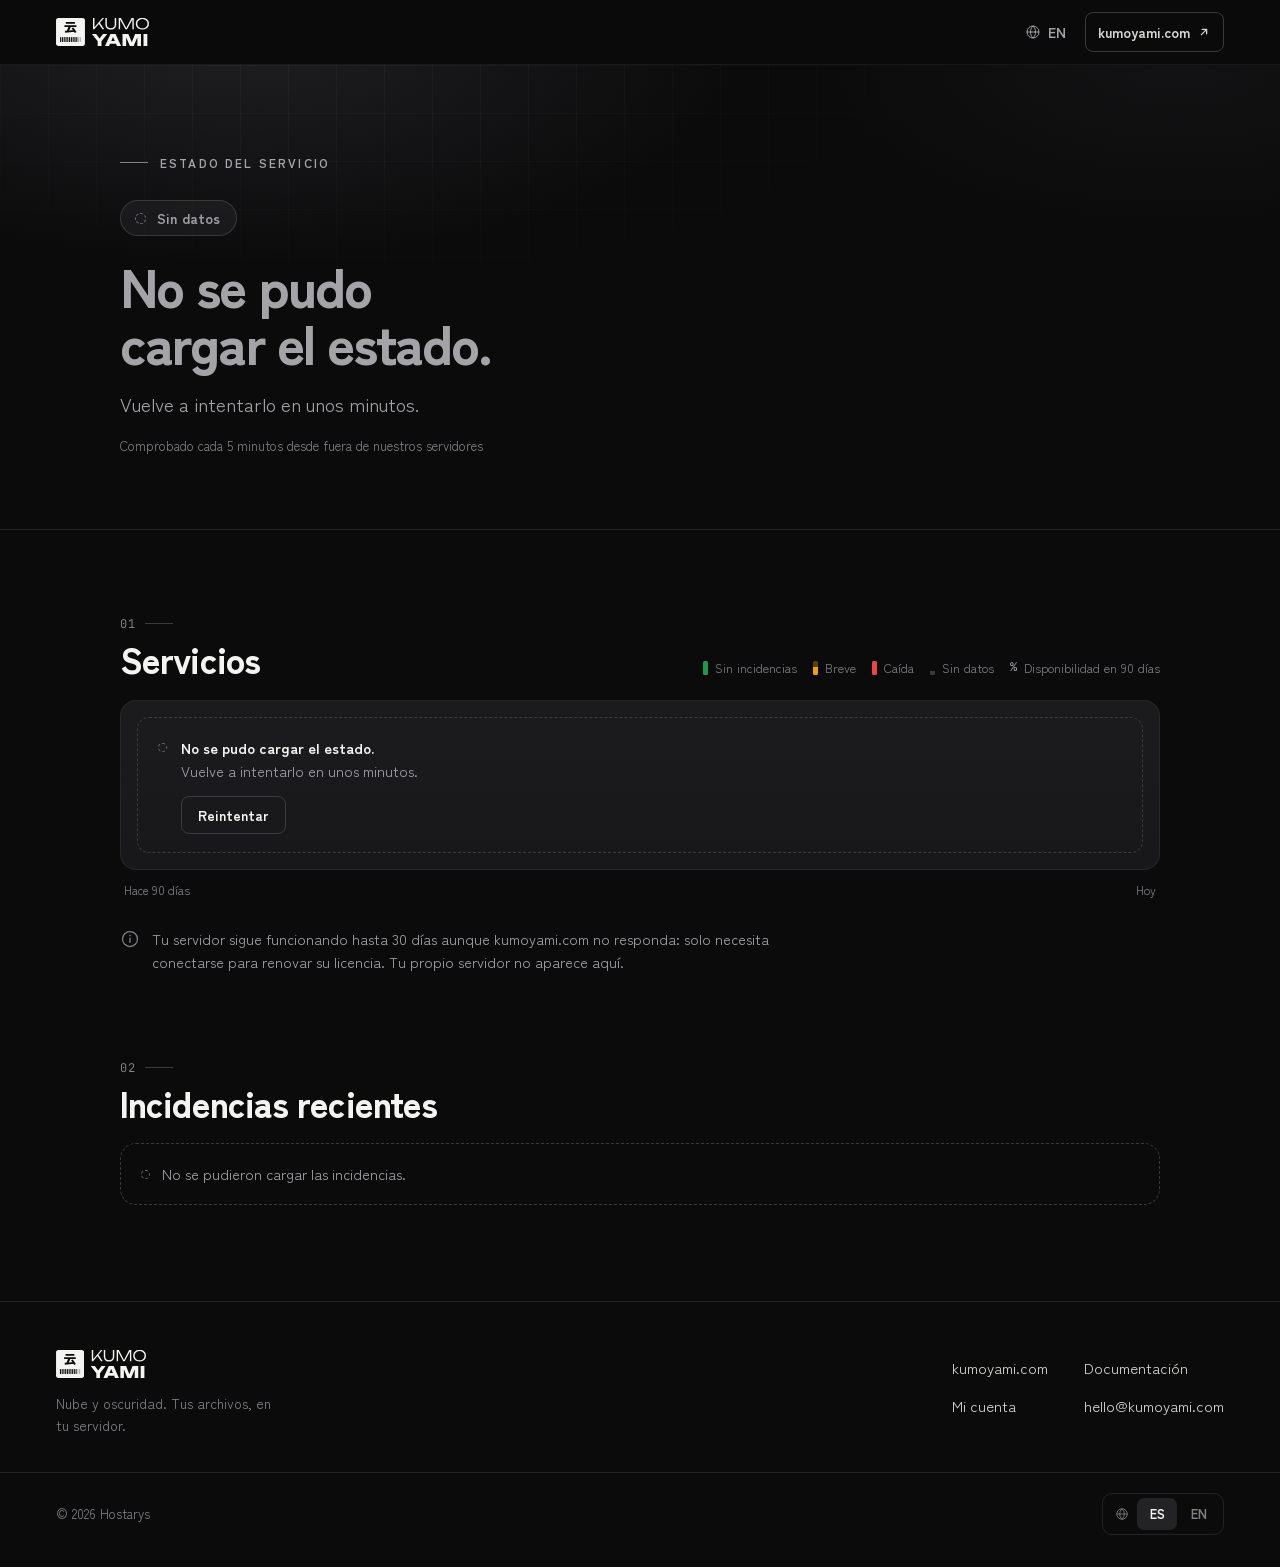
==== commit 18022012: "No product word beside the logo Co-Authored-By: Claude Opus 5.5 <noreply@anthropic.com>" ====
--- a/docs/index.html
+++ b/docs/index.html
@@ -34,8 +34,6 @@
     <div class="top-row">
       <a class="brand" href="/" data-i18n-aria="brandLabel" aria-label="KumoYami Status: estado del servicio">
         <img src="status-kumo.svg?v=1" alt="" width="93" height="29">
-        <span class="brand-sep" aria-hidden="true"></span>
-        <span class="brand-page" data-i18n="navStatus">Estado</span>
       </a>
       <nav class="top-nav" data-i18n-aria="navLabel" aria-label="Enlaces">
         <button type="button" class="lang-toggle" id="lang-toggle" data-i18n-aria="langToggleLabel" aria-label="Read in English">
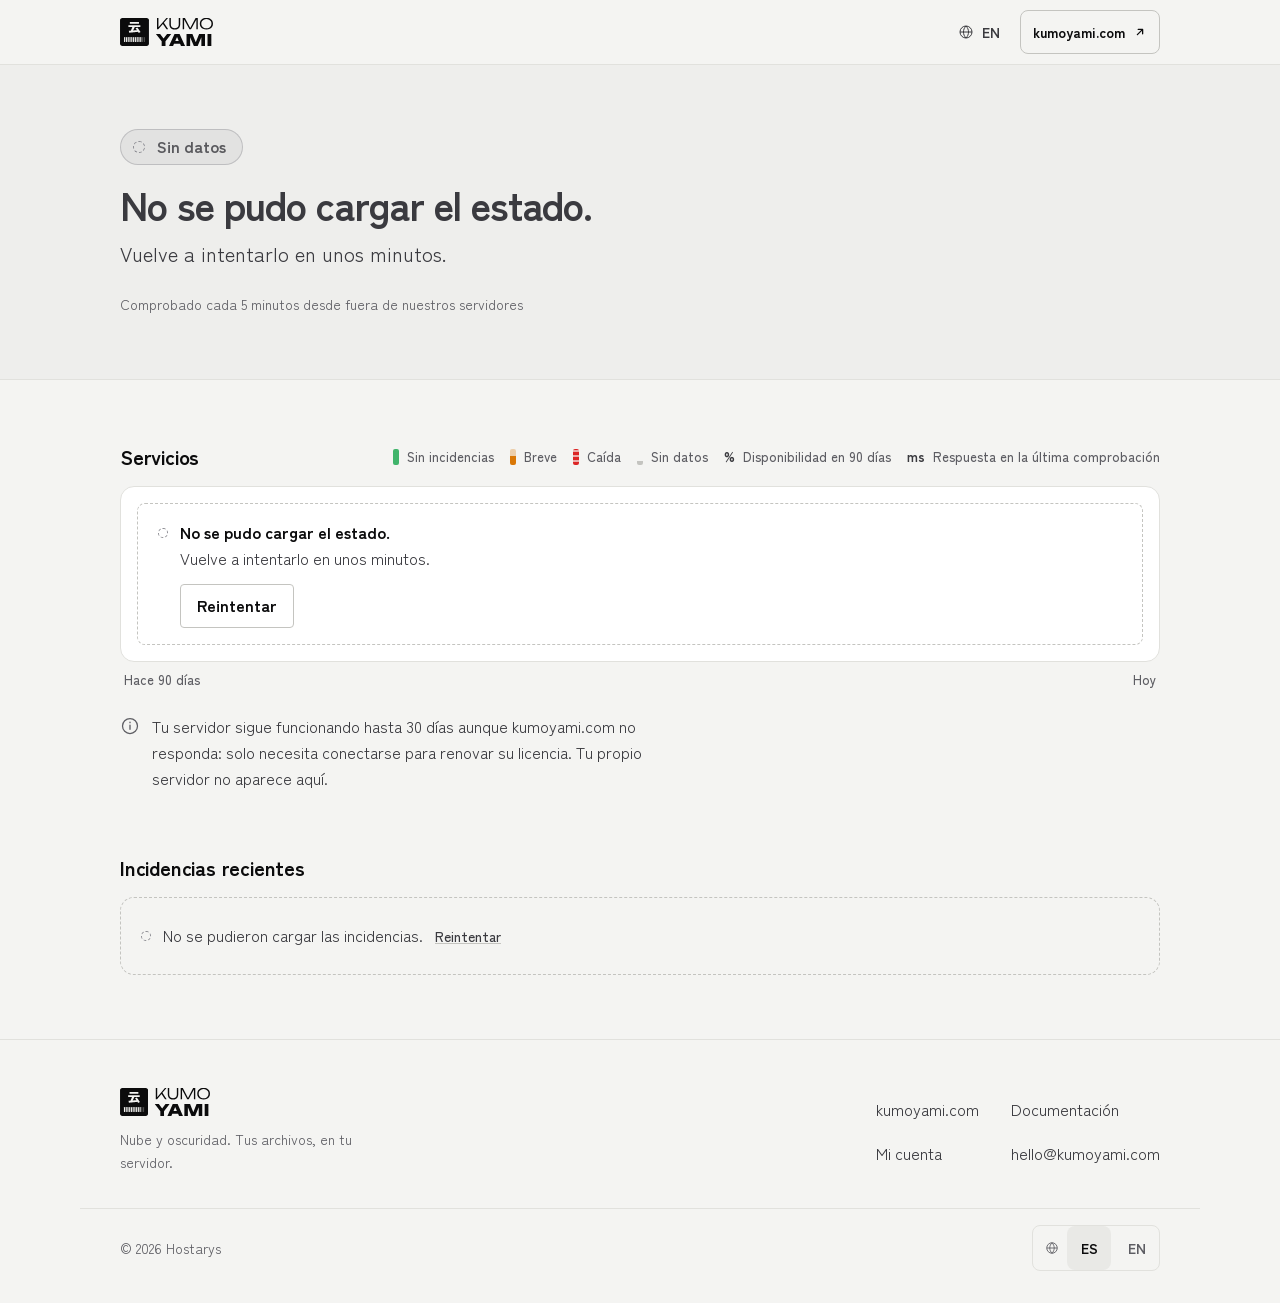
==== commit 782e9f91: "Status page polish: one state banner, readable states, light mode, error states - Hero is the state " ====
--- a/docs/index.html
+++ b/docs/index.html
@@ -2,11 +2,12 @@
 <html lang="es">
 <head>
   <meta charset="utf-8">
-  <meta name="viewport" content="width=device-width, initial-scale=1">
+  <meta name="viewport" content="width=device-width, initial-scale=1, viewport-fit=cover">
   <title>Estado de KumoYami</title>
   <meta name="description" content="Si la web, las cuentas, las licencias, los pagos y las descargas de KumoYami funcionan ahora mismo, y las incidencias recientes.">
-  <meta name="theme-color" content="#0b0b0c">
-  <meta name="color-scheme" content="dark">
+  <meta name="theme-color" content="#0b0b0c" media="(prefers-color-scheme: dark)">
+  <meta name="theme-color" content="#f4f4f2" media="(prefers-color-scheme: light)">
+  <meta name="color-scheme" content="dark light">
   <meta name="referrer" content="strict-origin-when-cross-origin">
   <meta http-equiv="Content-Security-Policy" content="default-src 'self'; connect-src https://raw.githubusercontent.com https://api.github.com; img-src 'self' data:; style-src 'self'; font-src 'self'; script-src 'self'; base-uri 'none'; form-action 'none'; object-src 'none'">
   <link rel="icon" href="favicon.svg?v=2" type="image/svg+xml">
@@ -23,9 +24,9 @@
   <meta property="og:image:height" content="630">
   <meta name="twitter:card" content="summary_large_image">
   <link rel="preload" href="fonts/zen-kaku-gothic-new-400.woff2" as="font" type="font/woff2" crossorigin>
-  <link rel="preload" href="fonts/zen-kaku-gothic-new-900.woff2" as="font" type="font/woff2" crossorigin>
-  <link rel="stylesheet" href="style.css?v=4">
-  <script src="app.js?v=4" defer></script>
+  <link rel="preload" href="fonts/zen-kaku-gothic-new-700.woff2" as="font" type="font/woff2" crossorigin>
+  <link rel="stylesheet" href="style.css?v=5">
+  <script src="app.js?v=5" defer></script>
 </head>
 <body>
   <a class="skip" href="#main" data-i18n="skip">Saltar al contenido</a>
@@ -33,7 +34,7 @@
   <header class="top">
     <div class="top-row">
       <a class="brand" href="/" data-i18n-aria="brandLabel" aria-label="KumoYami Status: estado del servicio">
-        <img src="status-kumo.svg?v=1" alt="" width="93" height="29">
+        <img src="status-kumo.svg?v=2" alt="" width="93" height="29">
       </a>
       <nav class="top-nav" data-i18n-aria="navLabel" aria-label="Enlaces">
         <button type="button" class="lang-toggle" id="lang-toggle" data-i18n-aria="langToggleLabel" aria-label="Read in English">
@@ -50,31 +51,14 @@
 
   <main id="main" tabindex="-1">
     <section class="hero" data-t="none" aria-labelledby="overall-title">
-      <div class="wrap hero-in">
-        <div class="hero-main">
-        <p class="eyebrow"><span class="ln" aria-hidden="true"></span><span data-i18n="eyebrow">Estado del servicio</span></p>
+      <div class="wrap">
         <div class="overall" id="overall" data-state="loading">
-          <p class="overall-pill"><span class="pill" id="overall-pill"><span class="st" aria-hidden="true"></span><span id="overall-word">Comprobando</span></span></p>
+          <p class="overall-pill"><span class="pill pill-lg t-none" id="overall-pill"><span class="st st-deploy t-none" aria-hidden="true"></span><span id="overall-word">Comprobando</span></span></p>
           <h1 id="overall-title" data-i18n="loading">Comprobando…</h1>
-          <p class="overall-sub" id="overall-sub" aria-live="polite"></p>
+          <p class="overall-sub" id="overall-sub"></p>
         </div>
         <p class="checked"><span data-i18n="checkedEvery">Comprobado cada 5 minutos desde fuera de nuestros servidores</span><span id="last-check"></span></p>
-        </div>
-        <div class="summary" id="summary" hidden></div>
-        <ul class="tiles" id="tiles" data-i18n-aria="tilesLabel" aria-label="Resumen por servicio" hidden></ul>
-      </div>
-    </section>
-
-    <section class="ticker" id="ticker" aria-labelledby="ticker-title" hidden>
-      <div class="ticker-head">
-        <h2 class="ticker-label" id="ticker-title" data-i18n="tickerTitle">Respuesta</h2>
-        <button type="button" class="ticker-pause" id="ticker-pause" aria-pressed="false" data-i18n-aria="tickerPause" aria-label="Detener el desplazamiento">
-          <svg class="i-pause" viewBox="0 0 16 16" width="14" height="14" aria-hidden="true" focusable="false"><path d="M5.5 3.5v9M10.5 3.5v9" fill="none" stroke="currentColor" stroke-width="1.6" stroke-linecap="round"/></svg>
-          <svg class="i-play" viewBox="0 0 16 16" width="14" height="14" aria-hidden="true" focusable="false"><path d="M5 3.5v9l7-4.5z" fill="none" stroke="currentColor" stroke-width="1.5" stroke-linejoin="round"/></svg>
-        </button>
-      </div>
-      <div class="ticker-view" id="ticker-view">
-        <div class="ticker-track" id="ticker-track"></div>
+        <div class="stale" id="stale" hidden></div>
       </div>
     </section>
 
@@ -82,21 +66,22 @@
 
     <section class="wrap block" id="services" aria-labelledby="services-title">
       <div class="block-head">
-        <h2 id="services-title" class="sec-title"><span class="sec-num" aria-hidden="true">01</span><span class="sec-t" data-i18n="servicesTitle">Servicios</span></h2>
-        <ul class="legend" data-i18n-aria="legendLabel" aria-label="Leyenda de las barras">
+        <h2 id="services-title" class="sec-title" data-i18n="servicesTitle">Servicios</h2>
+        <ul class="legend" data-i18n-aria="legendLabel" aria-label="Leyenda">
           <li><span class="sw" data-l="ok" aria-hidden="true"></span><span data-i18n="legendOk">Sin incidencias</span></li>
           <li><span class="sw" data-l="minor" aria-hidden="true"></span><span data-i18n="legendMinor">Breve</span></li>
           <li><span class="sw" data-l="major" aria-hidden="true"></span><span data-i18n="legendMajor">Caída</span></li>
           <li><span class="sw" data-l="none" aria-hidden="true"></span><span data-i18n="legendNone">Sin datos</span></li>
-          <li><span class="legend-pct" aria-hidden="true">%</span><span data-i18n="legendPct">Disponibilidad en 90 días</span></li>
+          <li><span class="legend-unit" aria-hidden="true">%</span><span data-i18n="legendPct">Disponibilidad en 90 días</span></li>
+          <li><span class="legend-unit" aria-hidden="true">ms</span><span data-i18n="legendMs">Respuesta en la última comprobación</span></li>
         </ul>
       </div>
       <div class="card" id="groups" aria-busy="true">
-        <div class="skeleton" aria-hidden="true"></div>
-        <div class="skeleton" aria-hidden="true"></div>
-        <div class="skeleton" aria-hidden="true"></div>
-        <div class="skeleton" aria-hidden="true"></div>
-        <div class="skeleton" aria-hidden="true"></div>
+        <div class="skeleton" aria-hidden="true"><i></i><i></i></div>
+        <div class="skeleton" aria-hidden="true"><i></i><i></i></div>
+        <div class="skeleton" aria-hidden="true"><i></i><i></i></div>
+        <div class="skeleton" aria-hidden="true"><i></i><i></i></div>
+        <div class="skeleton" aria-hidden="true"><i></i><i></i></div>
       </div>
       <div class="axis" aria-hidden="true"><span id="axis-start" data-i18n="axisStart90">Hace 90 días</span><span data-i18n="axisToday">Hoy</span></div>
       <p class="note"><svg class="note-i" viewBox="0 0 24 24" width="20" height="20" aria-hidden="true" focusable="false"><circle cx="12" cy="12" r="9" fill="none" stroke="currentColor" stroke-width="1.5"/><path d="M12 11v5M12 7.5v.5" fill="none" stroke="currentColor" stroke-width="1.6" stroke-linecap="round"/></svg><span data-i18n="note">Tu servidor sigue funcionando hasta 30 días aunque kumoyami.com no responda: solo necesita conectarse para renovar su licencia. Tu propio servidor no aparece aquí.</span></p>
@@ -104,9 +89,9 @@
 
     <section class="wrap block" id="history" aria-labelledby="incidents-title">
       <div class="block-head">
-        <h2 id="incidents-title" class="sec-title"><span class="sec-num" aria-hidden="true">02</span><span class="sec-t" data-i18n="incidentsTitle">Incidencias recientes</span></h2>
+        <h2 id="incidents-title" class="sec-title" data-i18n="incidentsTitle">Incidencias recientes</h2>
       </div>
-      <div id="incidents" aria-live="polite">
+      <div id="incidents">
         <p class="quiet" data-i18n="incidentsLoading">Cargando las incidencias…</p>
       </div>
     </section>
@@ -119,7 +104,7 @@
   <footer class="foot">
     <div class="foot-grid">
       <div class="foot-brand">
-        <img src="status-kumo.svg?v=1" alt="KumoYami Status" width="90" height="28">
+        <img src="status-kumo.svg?v=2" alt="KumoYami Status" width="90" height="28" loading="lazy">
         <p data-i18n="tagline">Nube y oscuridad. Tus archivos, en tu servidor.</p>
       </div>
       <nav class="foot-links" data-i18n-aria="footNavLabel" aria-label="KumoYami">
@@ -140,5 +125,6 @@
   </footer>
 
   <div class="tip" id="tip" role="tooltip" hidden></div>
+  <div class="visually-hidden" id="announce" role="status"></div>
 </body>
 </html>
--- a/docs/style.css
+++ b/docs/style.css
@@ -1,7 +1,11 @@
-/* status.kumoyami.com on the KumoYami dark brand (KumoYami/kumoyami-ds.html: the greys from Yami to Kumo, Zen Kaku
-   Gothic New, JetBrains Mono for data). This page alone gives each state a colour: green operational, amber degraded or
-   brief, red down, violet maintenance, grey no data. The shape of the indicator stays as a second cue for colour-blind
-   people (DS «09 Pills»): a filled circle, a half circle, an X, a dashed ring, a ring with a pulse. */
+/* status.kumoyami.com on the KumoYami brand (KumoYami/kumoyami-ds.html: the greys from Yami to Kumo, Zen Kaku Gothic
+   New). Dark by default, light when the system asks for it. This page alone gives each state a colour: green
+   operational, amber degraded or brief, red down, blue maintenance, grey no data. The colour is never alone: every
+   state also has a shape (a filled circle, a half circle, an X, a dashed ring, a ring with a dot) and a word, and the
+   days of the bars a fill (solid, half, striped, a low stub).
+   One type scale in rem (13 labels, 14, 16, 20 and the title), one spacing scale (4, 8, 12, 16, 24, 32, 48, 64), radii
+   4 / 8 / 14. Tracked capitals (the DS «ky-label») only on the small status chips; every other label is sentence case
+   (contexto/marca.md, «Sistema de interfaz»). */
 
 @font-face {
   font-family: 'Zen Kaku Gothic New';
@@ -21,12 +25,7 @@
   font-weight: 700;
   font-display: swap;
 }
-@font-face {
-  font-family: 'Zen Kaku Gothic New';
-  src: url('fonts/zen-kaku-gothic-new-900.woff2') format('woff2');
-  font-weight: 900;
-  font-display: swap;
-}
+/* Only for `code` inside an incident: downloaded when one has it */
 @font-face {
   font-family: 'JetBrains Mono';
   src: url('fonts/jetbrains-mono-400.woff2') format('woff2');
@@ -44,7 +43,7 @@
   --kiri: #a3a3a8;
   --kasumi: #d6d6d3;
   --kumo: #f4f4f2;
-  /* Semantic roles (dark mode) */
+  /* Semantic roles, dark */
   --bg: var(--yami);
   --surface: var(--sumi);
   --raised: var(--kage);
@@ -53,27 +52,62 @@
   --text: var(--kumo);
   --text-2: var(--kiri);
   --text-3: var(--hai);
-  /* The state colours: calm, not neon, made for the dark background */
+  /* The state colours: calm, not neon */
   --ok: #22c55e;
   --warn: #f59e0b;
   --down: #ef4444;
-  --maint: #a78bfa;
+  --maint: #60a5fa;
   --none: #6b6b72;
   /* The days of the bars */
-  --day-ok: color-mix(in srgb, var(--ok) 74%, var(--sumi));
+  --day-ok: color-mix(in srgb, var(--ok) 74%, var(--surface));
   --day-warn: var(--warn);
   --day-down: var(--down);
-  --day-none: var(--nezumi);
+  --day-none: var(--line-2);
 
   --f-body: 'Zen Kaku Gothic New', 'Hiragino Sans', 'Helvetica Neue', Helvetica, Arial, sans-serif;
   --f-code: 'JetBrains Mono', ui-monospace, 'Cascadia Mono', Consolas, monospace;
+  --fs-label: 0.8125rem;
+  --fs-1: 0.875rem;
+  --fs-2: 1rem;
+  --fs-3: 1.25rem;
   --r-1: 4px;
   --r-2: 8px;
-  --r-3: 16px;
+  --r-3: 14px;
   --r-pill: 999px;
-  --ease: cubic-bezier(0.2, 0.7, 0.2, 1);
+  --ease-out: cubic-bezier(0.23, 1, 0.32, 1);
   --top-h: 64px;
+  --gutter: 16px;
   color-scheme: dark;
+}
+@media (min-width: 480px) {
+  :root {
+    --gutter: 24px;
+  }
+}
+@media (min-width: 760px) {
+  :root {
+    --gutter: 40px;
+  }
+}
+/* Light: the same greys the other way round; the state colours one step darker so they hold 3:1 on white */
+@media (prefers-color-scheme: light) {
+  :root {
+    --bg: var(--kumo);
+    --surface: #ffffff;
+    --raised: #e9e9e6;
+    --line: #e1e1dd;
+    --line-2: #c4c4c0;
+    --text: var(--yami);
+    --text-2: var(--nezumi);
+    --text-3: #5d5d63;
+    --ok: #16a34a;
+    --warn: #d97706;
+    --down: #dc2626;
+    --maint: #2563eb;
+    --none: #8a8a90;
+    --day-ok: color-mix(in srgb, var(--ok) 82%, var(--surface));
+    color-scheme: light;
+  }
 }
 
 /* A tone sets --c, its colour; everything tinted reads it */
@@ -106,6 +140,7 @@
 html {
   background: var(--bg);
   -webkit-text-size-adjust: 100%;
+  -webkit-tap-highlight-color: transparent;
   scroll-padding-top: calc(var(--top-h) + 16px);
 }
 @media (prefers-reduced-motion: no-preference) {
@@ -116,13 +151,15 @@
 body {
   margin: 0;
   min-height: 100vh;
+  min-height: 100svh;
   display: flex;
   flex-direction: column;
   background: var(--bg);
   color: var(--text);
   font-family: var(--f-body);
-  font-size: 16px;
+  font-size: var(--fs-2);
   line-height: 1.6;
+  font-variant-numeric: tabular-nums;
   -webkit-font-smoothing: antialiased;
   -moz-osx-font-smoothing: grayscale;
   overflow-x: clip;
@@ -132,16 +169,21 @@
   outline: none;
 }
 ::selection {
-  background: var(--kumo);
-  color: var(--yami);
+  background: var(--text);
+  color: var(--bg);
 }
 :focus-visible {
-  outline: 2px solid var(--kumo);
-  outline-offset: 3px;
+  outline: 2px solid var(--text);
+  outline-offset: 2px;
   border-radius: var(--r-1);
 }
 a {
   color: inherit;
+  text-underline-offset: 3px;
+}
+a,
+button {
+  touch-action: manipulation;
 }
 h1,
 h2,
@@ -166,58 +208,21 @@
   white-space: nowrap;
 }
 
-/* Scrollbars of the KumoYami web (src/styles/globals.css): a thin pill thumb in the greys, no arrows, no track */
-::-webkit-scrollbar {
-  width: 6px;
-  height: 6px;
-}
-::-webkit-scrollbar-button {
-  display: none;
-}
-::-webkit-scrollbar-track,
-::-webkit-scrollbar-corner {
-  background: transparent;
-}
-::-webkit-scrollbar-thumb {
-  background-color: var(--nezumi);
-  border-radius: var(--r-pill);
-}
-::-webkit-scrollbar-thumb:hover,
-::-webkit-scrollbar-thumb:active {
-  background-color: var(--hai);
-}
-@supports not selector(::-webkit-scrollbar) {
-  * {
-    scrollbar-width: thin;
-    scrollbar-color: var(--nezumi) transparent;
-  }
-}
-
 .wrap {
   width: min(100%, 1120px);
   margin-inline: auto;
-  padding-inline: 16px;
-}
-@media (min-width: 480px) {
-  .wrap {
-    padding-inline: 24px;
-  }
-}
-@media (min-width: 760px) {
-  .wrap {
-    padding-inline: 40px;
-  }
+  padding-inline: max(var(--gutter), env(safe-area-inset-left)) max(var(--gutter), env(safe-area-inset-right));
 }
 
 .skip {
   position: absolute;
   left: 12px;
-  top: -60px;
+  top: -64px;
   z-index: 100;
-  padding: 8px 14px;
+  padding: 8px 16px;
   border-radius: var(--r-1);
-  background: var(--kumo);
-  color: var(--yami);
+  background: var(--text);
+  color: var(--bg);
   font-weight: 700;
   text-decoration: none;
 }
@@ -227,18 +232,19 @@
 
 /* ---- State indicators: colour, and the shape as a second cue ---- */
 .st {
-  --sz: 9px;
+  --sz: 10px;
   position: relative;
   flex: none;
   display: inline-block;
   width: var(--sz);
   height: var(--sz);
-  color: var(--c, var(--kumo));
+  color: var(--c, var(--text));
 }
 .st-up {
   border-radius: 50%;
   background: currentColor;
 }
+/* Ongoing (an incident being looked at, or the page still checking): a ring with a dot in it */
 .st-deploy {
   border-radius: 50%;
   border: 1.5px solid currentColor;
@@ -246,16 +252,12 @@
 .st-deploy::after {
   content: '';
   position: absolute;
-  inset: -1.5px;
+  inset: 0;
+  margin: auto;
+  width: 40%;
+  height: 40%;
   border-radius: 50%;
-  border: 1.5px solid currentColor;
-  animation: ping 1.6s var(--ease) infinite;
-}
-@keyframes ping {
-  to {
-    transform: scale(2.4);
-    opacity: 0;
-  }
+  background: currentColor;
 }
 .st-degraded {
   border-radius: 50%;
@@ -282,27 +284,26 @@
   transform: translateX(-50%) rotate(-45deg);
 }
 
-/* ---- Pills: tinted with the colour of their state ---- */
+/* ---- Pills: the state in words, tinted with its colour ---- */
 .pill {
   display: inline-flex;
   align-items: center;
   gap: 8px;
-  height: 28px;
-  padding: 0 12px;
-  border: 1px solid color-mix(in srgb, var(--c, var(--hai)) 38%, transparent);
+  min-height: 28px;
+  padding: 4px 12px;
+  border: 1px solid color-mix(in srgb, var(--c, var(--none)) 40%, transparent);
   border-radius: var(--r-pill);
-  background: color-mix(in srgb, var(--c, var(--hai)) 12%, transparent);
-  color: color-mix(in srgb, var(--c, var(--kasumi)) 62%, var(--kumo));
-  font-size: 13px;
+  background: color-mix(in srgb, var(--c, var(--none)) 12%, transparent);
+  color: color-mix(in srgb, var(--c, var(--text-2)) 62%, var(--text));
+  font-size: var(--fs-1);
   font-weight: 500;
-  line-height: 1;
+  line-height: 1.2;
   white-space: nowrap;
 }
 .pill.sm {
-  height: 24px;
-  padding: 0 10px;
-  gap: 7px;
-  font-size: 11px;
+  min-height: 24px;
+  padding: 4px 10px;
+  font-size: 0.6875rem;
   font-weight: 700;
   letter-spacing: 0.06em;
   text-transform: uppercase;
@@ -311,29 +312,14 @@
   --sz: 8px;
 }
 .pill-lg {
-  height: 36px;
-  padding: 0 16px 0 14px;
-  gap: 11px;
-  font-size: 14px;
-  font-weight: 700;
-  letter-spacing: 0.01em;
+  min-height: 36px;
+  padding: 4px 16px 4px 12px;
+  gap: 12px;
+  font-size: var(--fs-2);
+  font-weight: 700;
 }
 .pill-lg .st {
-  --sz: 11px;
-}
-/* The big state breathes a soft halo of its colour */
-.pill-lg .st-up {
-  box-shadow: 0 0 0 0 color-mix(in srgb, var(--c) 55%, transparent);
-  animation: halo 2.6s var(--ease) infinite;
-}
-@keyframes halo {
-  0% {
-    box-shadow: 0 0 0 0 color-mix(in srgb, var(--c) 50%, transparent);
-  }
-  70%,
-  100% {
-    box-shadow: 0 0 0 9px color-mix(in srgb, var(--c) 0%, transparent);
-  }
+  --sz: 12px;
 }
 
 /* ---- Header: the KumoYami Status lockup, the language and the way back ---- */
@@ -341,36 +327,24 @@
   position: sticky;
   top: 0;
   z-index: 20;
-  border-bottom: 1px solid rgb(255 255 255 / 0.06);
-  background: rgb(11 11 12 / 0.78);
-  -webkit-backdrop-filter: blur(16px) saturate(140%);
-  backdrop-filter: blur(16px) saturate(140%);
+  border-bottom: 1px solid var(--line);
+  background: var(--bg);
 }
 .top-row {
   display: flex;
   align-items: center;
   justify-content: space-between;
   gap: 12px;
-  width: min(100%, 1400px);
-  height: var(--top-h);
+  width: min(100%, 1120px);
+  min-height: var(--top-h);
   margin-inline: auto;
-  padding-inline: 16px;
-}
-@media (min-width: 760px) {
-  .top-row {
-    padding-inline: 40px;
-  }
-}
-@media (min-width: 1100px) {
-  .top-row {
-    padding-inline: 56px;
-  }
+  padding-inline: max(var(--gutter), env(safe-area-inset-left)) max(var(--gutter), env(safe-area-inset-right));
 }
 .brand {
   display: inline-flex;
   align-items: center;
-  gap: 14px;
   min-width: 0;
+  min-height: 44px;
   text-decoration: none;
 }
 .brand img {
@@ -378,57 +352,54 @@
   width: 93px;
   height: auto;
 }
-.brand-sep {
-  width: 1px;
-  height: 22px;
-  background: var(--line-2);
-}
-.brand-page {
-  color: var(--kasumi);
-  font-size: 15px;
-  font-weight: 500;
-}
 .top-nav {
   display: flex;
   align-items: center;
-  gap: 6px;
+  gap: 8px;
 }
 .lang-toggle,
 .back {
   display: inline-flex;
   align-items: center;
-  gap: 7px;
-  min-height: 40px;
+  gap: 8px;
+  min-height: 44px;
   padding: 0 12px;
   border: 0;
   border-radius: var(--r-2);
   background: none;
-  color: var(--kiri);
-  font-size: 14px;
+  color: var(--text-2);
+  font-size: var(--fs-1);
   font-weight: 500;
   text-decoration: none;
   cursor: pointer;
+  user-select: none;
   transition:
-    color 0.2s var(--ease),
-    background-color 0.2s var(--ease),
-    border-color 0.2s var(--ease);
+    color 0.15s ease,
+    background-color 0.15s ease,
+    border-color 0.15s ease;
 }
 .lang-toggle span {
   font-weight: 700;
-  letter-spacing: 0.04em;
-}
-.lang-toggle:hover {
-  background: var(--surface);
-  color: var(--kumo);
 }
 .back {
   border: 1px solid var(--line-2);
-  color: var(--kasumi);
-  font-weight: 700;
-}
-.back:hover {
-  border-color: var(--kiri);
-  color: var(--kumo);
+  color: var(--text);
+  font-weight: 700;
+}
+.lang-toggle:active {
+  background: var(--surface);
+}
+.back:active {
+  border-color: var(--text-2);
+}
+@media (hover: hover) and (pointer: fine) {
+  .lang-toggle:hover {
+    background: var(--surface);
+    color: var(--text);
+  }
+  .back:hover {
+    border-color: var(--text-2);
+  }
 }
 @media (max-width: 479px) {
   .back-text {
@@ -440,15 +411,9 @@
     white-space: nowrap;
   }
   .back {
-    width: 40px;
+    width: 44px;
     justify-content: center;
     padding: 0;
-  }
-  .lang-toggle {
-    padding: 0 10px;
-  }
-  .brand {
-    gap: 11px;
   }
   .brand img {
     width: 84px;
@@ -458,112 +423,45 @@
   .lang-toggle svg {
     display: none;
   }
-  .brand-sep,
-  .brand-page {
-    display: none;
-  }
-}
-
-/* ---- Hero: the overall state, big and in its colour, the 90-day summary and one tile per group ---- */
+}
+
+/* ---- Hero: the overall state, in words first and in its colour ---- */
 .hero {
-  position: relative;
-  overflow: hidden;
-  padding-top: 44px;
-  padding-bottom: 48px;
+  padding-block: 48px;
   border-bottom: 1px solid var(--line);
+  background: color-mix(in srgb, var(--c, var(--none)) 6%, var(--bg));
 }
 @media (min-width: 760px) {
   .hero {
-    padding-top: 88px;
-    padding-bottom: 72px;
-  }
-}
-/* A soft glow of the state colour, from the top left, and a faint grid fading out under it */
-.hero::before,
-.hero::after {
-  content: '';
-  position: absolute;
-  inset: 0;
-  pointer-events: none;
-}
-.hero::before {
-  background:
-    radial-gradient(56% 70% at 18% -8%, color-mix(in srgb, var(--c) 22%, transparent), transparent 72%),
-    radial-gradient(40% 50% at 92% 0%, color-mix(in srgb, var(--c) 8%, transparent), transparent 70%);
-  transition: background 0.6s var(--ease);
-}
-.hero::after {
-  background-image:
-    linear-gradient(to right, rgb(255 255 255 / 0.035) 1px, transparent 1px),
-    linear-gradient(to bottom, rgb(255 255 255 / 0.035) 1px, transparent 1px);
-  background-size: 48px 48px;
-  -webkit-mask-image: radial-gradient(70% 80% at 30% 0%, #000, transparent 75%);
-  mask-image: radial-gradient(70% 80% at 30% 0%, #000, transparent 75%);
-}
-.hero-in {
-  position: relative;
-  z-index: 1;
-  display: grid;
-  gap: 32px;
-}
-@media (min-width: 960px) {
-  .hero-in {
-    grid-template-columns: minmax(0, 1fr) 360px;
-    align-items: end;
-    gap: 32px 56px;
-  }
-  .tiles {
-    grid-column: 1 / -1;
-  }
-}
-.eyebrow {
-  display: flex;
-  align-items: center;
-  gap: 12px;
-  color: var(--text-2);
-  font-size: 12px;
-  font-weight: 700;
-  letter-spacing: 0.18em;
-  text-transform: uppercase;
-}
-.eyebrow .ln {
-  width: 28px;
-  height: 1px;
-  background: var(--text-3);
-}
-.overall {
-  margin-top: 28px;
+    padding-block: 64px;
+  }
 }
 .overall h1 {
-  max-width: 16ch;
-  margin-top: 20px;
-  font-size: clamp(40px, 8.4vw, 76px);
-  font-weight: 900;
-  line-height: 1.02;
-  letter-spacing: -0.035em;
+  max-width: 20ch;
+  margin-top: 16px;
+  font-size: clamp(2.25rem, 1.6rem + 2.4vw, 3.5rem);
+  font-weight: 700;
+  line-height: 1.08;
+  letter-spacing: -0.025em;
   overflow-wrap: anywhere;
   text-wrap: balance;
 }
 .overall h1.is-long {
-  max-width: 22ch;
-  font-size: clamp(32px, 6.2vw, 54px);
-  line-height: 1.06;
+  max-width: 28ch;
+  font-size: clamp(1.75rem, 1.4rem + 1.6vw, 2.5rem);
+  line-height: 1.15;
 }
 .overall[data-state='loading'] h1,
 .overall[data-state='unknown'] h1 {
   color: var(--text-2);
 }
 .overall-sub {
-  max-width: 620px;
-  margin-top: 18px;
-  color: var(--text-2);
-  font-size: 17px;
-  line-height: 1.55;
-}
-@media (min-width: 760px) {
-  .overall-sub {
-    font-size: 19px;
-  }
+  max-width: 65ch;
+  margin-top: 12px;
+  color: var(--text-2);
+  font-size: var(--fs-3);
+  line-height: 1.5;
+  text-wrap: pretty;
 }
 .overall-sub:empty {
   display: none;
@@ -571,10 +469,10 @@
 .checked {
   display: flex;
   flex-wrap: wrap;
-  gap: 2px 0;
-  margin-top: 18px;
-  color: var(--text-3);
-  font-size: 13px;
+  gap: 4px 0;
+  margin-top: 24px;
+  color: var(--text-3);
+  font-size: var(--fs-1);
 }
 /* Wide: one line with a dot between; narrow: the time of the last check on its own line */
 #last-check {
@@ -589,371 +487,63 @@
     margin-inline: 8px;
   }
 }
-
-/* The summary card: uptime over 90 days, how many work now, and every day of every service in one strip */
-.summary {
-  display: grid;
-  gap: 6px;
-  padding: 20px 20px 16px;
-  border: 1px solid rgb(255 255 255 / 0.07);
-  border-radius: var(--r-3);
-  background: linear-gradient(180deg, rgb(255 255 255 / 0.045), rgb(255 255 255 / 0.015)), rgb(22 22 24 / 0.72);
-  -webkit-backdrop-filter: blur(10px);
-  backdrop-filter: blur(10px);
-  box-shadow: 0 24px 60px -30px rgb(0 0 0 / 0.8);
-}
-@media (min-width: 760px) {
-  .summary {
-    padding: 24px 24px 18px;
-  }
-}
-.sum-label {
-  color: var(--text-3);
-  font-size: 11px;
-  font-weight: 700;
-  letter-spacing: 0.16em;
-  text-transform: uppercase;
-}
-.sum-pct {
-  font-family: var(--f-code);
-  font-size: 40px;
-  line-height: 1.1;
-  letter-spacing: -0.03em;
-}
-.sum-up {
-  display: flex;
-  align-items: center;
-  gap: 9px;
-  color: var(--text-2);
-  font-size: 13.5px;
-}
-.sum-up .st {
-  --sz: 8px;
-}
-.strip-sum {
-  height: 40px;
+/* The data could not be refreshed: the page says so and how old what it shows is */
+.stale {
+  display: flex;
+  flex-wrap: wrap;
+  align-items: center;
+  gap: 4px 12px;
   margin-top: 12px;
-}
-.sum-axis {
-  display: flex;
-  justify-content: space-between;
-  color: var(--text-3);
-  font-size: 11.5px;
-}
-
-/* A strip of days in small (the summary and the tiles) */
-.strip {
-  --n: 90;
-  display: grid;
-  grid-template-columns: repeat(var(--n), minmax(0, 1fr));
-  gap: 2px;
-}
-.strip i {
-  border-radius: 1px;
-  background: var(--day-ok);
-}
-@media (max-width: 719px) {
-  .strip-sum {
-    --n: 45;
-  }
-  .strip-sum i:nth-child(-n + 45) {
-    display: none;
-  }
-}
-.strip-tile {
-  --n: 30;
-  height: 18px;
-  gap: 1.5px;
-}
-
-.tiles {
-  display: grid;
-  grid-template-columns: repeat(2, minmax(0, 1fr));
-  gap: 8px;
+  color: var(--text-2);
+  font-size: var(--fs-1);
+}
+.stale .st {
+  --c: var(--warn);
+}
+.stale .link-btn {
   margin: 0;
-  padding: 0;
-  list-style: none;
-}
-.tiles li:last-child:nth-child(odd) {
-  grid-column: 1 / -1;
-}
-@media (min-width: 720px) {
-  .tiles {
-    grid-template-columns: repeat(auto-fit, minmax(160px, 1fr));
-    gap: 10px;
-    margin-top: 16px;
-  }
-  .tiles li:last-child:nth-child(odd) {
-    grid-column: auto;
-  }
-}
-.tile {
-  display: grid;
-  gap: 14px;
-  height: 100%;
-  padding: 15px 16px 14px;
-  border: 1px solid rgb(255 255 255 / 0.06);
-  border-radius: var(--r-3);
-  background: linear-gradient(180deg, rgb(255 255 255 / 0.035), rgb(255 255 255 / 0.01)), var(--surface);
-  text-decoration: none;
-  transition:
-    background-color 0.2s var(--ease),
-    border-color 0.2s var(--ease),
-    transform 0.2s var(--ease);
-}
-.tile:hover {
-  border-color: rgb(255 255 255 / 0.14);
-  transform: translateY(-1px);
-}
-.tile-top {
-  display: flex;
-  align-items: center;
-  gap: 10px;
-  min-width: 0;
-}
-.tile-top .st {
-  --sz: 10px;
-}
-.tile-name {
-  overflow: hidden;
-  font-size: 15px;
-  font-weight: 700;
-  text-overflow: ellipsis;
-  white-space: nowrap;
-}
-.tile-pre {
-  color: var(--text-3);
-  font-weight: 500;
-}
-/* Narrow tiles drop the «KumoYami» prefix (the headings below keep it) */
-@media (max-width: 719px) {
-  .tile-pre {
-    display: none;
-  }
-}
-@media (min-width: 720px) and (max-width: 1099px) {
-  .tile-pre {
-    display: none;
-  }
-}
-.tile-foot {
-  display: flex;
-  align-items: baseline;
-  justify-content: space-between;
-  gap: 8px;
-  font-size: 12.5px;
-}
-.tile-state {
-  color: var(--text-2);
-}
-.tile-pct {
-  color: var(--text-3);
-  font-family: var(--f-code);
-  font-size: 12px;
-}
-/* Anything but operational: the tile takes a tint and an edge of its colour */
-.tile:not([data-t='ok']) {
-  border-color: color-mix(in srgb, var(--c) 40%, transparent);
-  background:
-    linear-gradient(180deg, color-mix(in srgb, var(--c) 14%, transparent), color-mix(in srgb, var(--c) 4%, transparent)),
-    var(--surface);
-}
-.tile:not([data-t='ok']) .tile-state {
-  color: color-mix(in srgb, var(--c) 62%, var(--kumo));
-  font-weight: 700;
-}
-
-/* ---- Ticker (DS «08 Ticker»): each service and its response time ---- */
-.ticker {
-  display: flex;
-  align-items: stretch;
-  border-bottom: 1px solid var(--line);
-  background: var(--bg);
-}
-.ticker-head {
-  display: flex;
-  flex: none;
-  align-items: center;
-  gap: 6px;
-  padding: 0 6px 0 16px;
-  border-right: 1px solid var(--line);
-}
-@media (min-width: 760px) {
-  .ticker-head {
-    padding-left: 40px;
-  }
-}
-@media (min-width: 1100px) {
-  .ticker-head {
-    padding-left: 56px;
-  }
-}
-.ticker-label {
-  color: var(--text-3);
-  font-size: 11px;
-  font-weight: 700;
-  letter-spacing: 0.18em;
-  text-transform: uppercase;
-}
-@media (max-width: 479px) {
-  .ticker-label {
-    position: absolute;
-    width: 1px;
-    height: 1px;
-    overflow: hidden;
-    clip-path: inset(50%);
-    white-space: nowrap;
-  }
-  .ticker-head {
-    padding-left: 6px;
-  }
-}
-.ticker-pause {
-  display: grid;
-  place-items: center;
-  width: 36px;
-  height: 36px;
-  border: 0;
-  border-radius: var(--r-2);
-  background: none;
-  color: var(--text-3);
-  cursor: pointer;
-}
-.ticker-pause:hover {
-  background: var(--surface);
-  color: var(--kumo);
-}
-.ticker-pause .i-play,
-.ticker.is-paused .ticker-pause .i-pause {
-  display: none;
-}
-.ticker.is-paused .ticker-pause .i-play {
-  display: block;
-}
-.ticker-view {
-  position: relative;
-  flex: 1;
-  min-width: 0;
-  overflow: hidden;
-}
-.ticker-view::before,
-.ticker-view::after {
-  content: '';
-  position: absolute;
-  top: 0;
-  bottom: 0;
-  z-index: 1;
-  width: 64px;
-  pointer-events: none;
-}
-.ticker-view::before {
-  left: 0;
-  background: linear-gradient(to right, var(--bg), transparent);
-}
-.ticker-view::after {
-  right: 0;
-  background: linear-gradient(to left, var(--bg), transparent);
-}
-@media (min-width: 760px) {
-  .ticker-view::before,
-  .ticker-view::after {
-    width: 120px;
-  }
-}
-.ticker-track {
-  display: flex;
-  width: max-content;
-  animation: tick 48s linear infinite;
-}
-.ticker:hover .ticker-track,
-.ticker:focus-within .ticker-track,
-.ticker.is-paused .ticker-track {
-  animation-play-state: paused;
-}
-@keyframes tick {
-  to {
-    transform: translateX(-50%);
-  }
-}
-.ticker-list {
-  display: flex;
-  margin: 0;
-  padding: 0;
-  list-style: none;
-}
-.ticker-item {
-  display: flex;
-  align-items: center;
-  gap: 12px;
-  padding: 15px 0 15px 26px;
-  color: var(--text-2);
-  font-size: 14px;
-  white-space: nowrap;
-}
-.ticker-item b {
-  color: var(--kumo);
-  font-weight: 700;
-  letter-spacing: 0.02em;
-}
-.ticker-item .ms {
-  color: var(--text-3);
-  font-family: var(--f-code);
-  font-size: 13px;
-}
-.ticker-item[data-s='down'] .ms {
-  color: color-mix(in srgb, var(--down) 70%, var(--kumo));
-}
-.ticker-item .sep {
-  width: 7px;
-  height: 7px;
-  margin-left: 14px;
-  background: var(--nezumi);
-  clip-path: polygon(0 0, 100% 0, 0 100%);
-}
-
-/* ---- Maintenance notices: violet, with the dashed line of «Pausado» ---- */
+}
+
+/* ---- Maintenance notices: blue, with the dashed line of «Pausado» until they start ---- */
 #maintenance:empty {
   display: none;
 }
 #maintenance {
   display: grid;
   gap: 12px;
-  padding-top: 40px;
+  padding-top: 32px;
 }
 .notice {
   --c: var(--maint);
   display: grid;
   gap: 8px;
-  padding: 18px 20px 20px;
-  border: 1px dashed color-mix(in srgb, var(--c) 45%, transparent);
+  padding: 16px;
+  border: 1px dashed color-mix(in srgb, var(--c) 50%, transparent);
   border-radius: var(--r-3);
-  background:
-    linear-gradient(135deg, color-mix(in srgb, var(--c) 12%, transparent), color-mix(in srgb, var(--c) 3%, transparent) 60%),
-    var(--surface);
+  background: color-mix(in srgb, var(--c) 8%, var(--surface));
+}
+@media (min-width: 760px) {
+  .notice {
+    padding: 20px 24px;
+  }
 }
 .notice.is-now {
   border-style: solid;
 }
-.notice .st {
-  color: var(--c);
-}
 .notice-head {
   display: flex;
   flex-wrap: wrap;
   align-items: center;
-  gap: 6px 10px;
+  gap: 4px 12px;
+  font-size: var(--fs-1);
 }
 .notice-label {
-  color: color-mix(in srgb, var(--c) 65%, var(--kumo));
-  font-size: 11px;
-  font-weight: 700;
-  letter-spacing: 0.16em;
-  text-transform: uppercase;
+  color: color-mix(in srgb, var(--c) 62%, var(--text));
+  font-size: var(--fs-label);
+  font-weight: 500;
 }
 .notice-when {
   color: var(--text-2);
-  font-family: var(--f-code);
-  font-size: 12.5px;
 }
 @media (min-width: 560px) {
   .notice-when {
@@ -961,9 +551,9 @@
   }
 }
 .notice-title {
-  font-size: 18px;
-  font-weight: 700;
-  line-height: 1.35;
+  font-size: var(--fs-2);
+  font-weight: 700;
+  line-height: 1.4;
 }
 .notice .inc-body {
   margin-top: 0;
@@ -971,117 +561,128 @@
 
 /* ---- Blocks ---- */
 .block {
-  padding-top: 64px;
+  padding-top: 48px;
 }
 @media (min-width: 760px) {
   .block {
-    padding-top: 88px;
+    padding-top: 64px;
   }
 }
 .block-head {
   display: flex;
   flex-wrap: wrap;
-  align-items: flex-end;
+  align-items: baseline;
   justify-content: space-between;
-  gap: 14px 24px;
-  margin-bottom: 22px;
+  gap: 12px 24px;
+  margin-bottom: 16px;
 }
 .sec-title {
-  display: grid;
-  gap: 10px;
-  font-size: clamp(28px, 5vw, 36px);
-  font-weight: 900;
-  line-height: 1.05;
-  letter-spacing: -0.025em;
-}
-.sec-num {
-  display: flex;
-  align-items: center;
-  gap: 10px;
-  color: var(--text-3);
-  font-family: var(--f-code);
-  font-size: 12px;
-  font-weight: 400;
-  line-height: 1;
-  letter-spacing: 0.06em;
-}
-.sec-num::after {
-  content: '';
-  width: 28px;
-  height: 1px;
-  background: var(--line-2);
+  font-size: var(--fs-3);
+  font-weight: 700;
+  line-height: 1.3;
+  letter-spacing: -0.01em;
 }
 .legend {
   display: flex;
   flex-wrap: wrap;
-  gap: 6px 16px;
+  gap: 4px 16px;
   margin: 0;
   padding: 0;
   list-style: none;
   color: var(--text-3);
-  font-size: 12.5px;
+  font-size: var(--fs-label);
+  font-weight: 500;
 }
 .legend li {
   display: inline-flex;
   align-items: center;
-  gap: 7px;
-}
-.legend-pct {
-  color: var(--text-2);
-  font-family: var(--f-code);
-  font-size: 12px;
-}
-
-/* The days. Colour first; shape second: a brief incident fills only half its bar, a day without data is a low stub */
+  gap: 8px;
+}
+.legend-unit {
+  color: var(--text-2);
+  font-weight: 700;
+}
+
+/* The days. Colour first; the fill second: a brief incident fills half its bar, an outage is striped, a day without
+   data is a low stub */
 .sw,
-.day,
-.strip i {
+.day {
   background: var(--day-ok);
 }
 .sw {
-  width: 5px;
-  height: 14px;
-  border-radius: 1.5px;
+  width: 6px;
+  height: 16px;
+  border-radius: 2px;
 }
 .sw[data-l='minor'],
-.day[data-l='minor'],
-.strip i[data-l='minor'] {
-  background: linear-gradient(to top, var(--day-warn) 55%, color-mix(in srgb, var(--day-warn) 35%, transparent) 55%);
+.day[data-l='minor'] {
+  background: linear-gradient(to top, var(--day-warn) 55%, color-mix(in srgb, var(--day-warn) 30%, transparent) 55%);
 }
 .sw[data-l='major'],
-.day[data-l='major'],
-.strip i[data-l='major'] {
-  background: var(--day-down);
+.day[data-l='major'] {
+  background: repeating-linear-gradient(
+    to top,
+    var(--day-down) 0 3px,
+    color-mix(in srgb, var(--day-down) 35%, transparent) 3px 5px
+  );
 }
 .sw[data-l='none'],
-.day[data-l='none'],
-.strip i[data-l='none'] {
+.day[data-l='none'] {
   background: linear-gradient(to top, var(--day-none) 4px, transparent 4px);
 }
 
 /* ---- The services card: one row per group, its parts under a disclosure ---- */
 .card {
-  border: 1px solid rgb(255 255 255 / 0.06);
+  border: 1px solid var(--line);
   border-radius: var(--r-3);
-  background: linear-gradient(180deg, rgb(255 255 255 / 0.025), transparent 240px), var(--surface);
+  background: var(--surface);
   overflow: hidden;
 }
+/* Loading: rows of the same shape as the real ones, shown only if the wait passes 300 ms */
 .skeleton {
-  height: 104px;
+  display: grid;
+  gap: 16px;
+  padding: 20px 16px;
   border-top: 1px solid var(--line);
-  background: linear-gradient(90deg, transparent 0, rgb(255 255 255 / 0.025) 50%, transparent 100%) no-repeat;
-  background-size: 40% 100%;
-  animation: shimmer 1.4s linear infinite;
+  opacity: 0;
+  animation: appear 0.2s ease-out 0.3s forwards;
 }
 .skeleton:first-child {
   border-top: 0;
 }
+.skeleton i {
+  display: block;
+  height: 16px;
+  width: min(40%, 220px);
+  border-radius: var(--r-1);
+  background: var(--raised);
+}
+.skeleton i + i {
+  width: 100%;
+  height: 32px;
+}
+@media (min-width: 760px) {
+  .skeleton {
+    padding: 24px;
+  }
+}
+@keyframes appear {
+  to {
+    opacity: 1;
+  }
+}
+/* The shimmer is the loader, like a spinner: it stays with reduced motion too */
+.skeleton i {
+  background: linear-gradient(90deg, var(--raised) 30%, color-mix(in srgb, var(--raised) 55%, var(--surface)) 50%, var(--raised) 70%)
+    0 0 / 300% 100%;
+  animation: shimmer 1.6s linear infinite;
+}
 @keyframes shimmer {
   from {
-    background-position: -40% 0;
+    background-position: 100% 0;
   }
   to {
-    background-position: 140% 0;
+    background-position: 0 0;
   }
 }
 .group {
@@ -1092,57 +693,57 @@
 .group:first-child {
   border-top: 0;
 }
-/* A group with a problem carries an edge and a faint wash of its colour */
+/* A group with a problem carries a faint wash of its colour (its pill says which) */
 .group:not([data-t='ok']):not([data-t='none']) {
-  background: linear-gradient(90deg, color-mix(in srgb, var(--c) 7%, transparent), transparent 55%);
-}
-.group:not([data-t='ok']):not([data-t='none'])::before {
-  content: '';
-  position: absolute;
-  left: 0;
-  top: 0;
-  bottom: 0;
-  width: 2px;
-  background: var(--c);
+  background: color-mix(in srgb, var(--c) 6%, var(--surface));
 }
 .row {
   display: grid;
   grid-template-columns: minmax(0, 1fr) auto;
   align-items: center;
   gap: 4px 16px;
-  padding: 18px 16px 20px;
+  padding: 16px 16px 20px;
 }
 @media (min-width: 760px) {
   .row {
-    padding: 22px 24px 24px;
+    padding: 20px 24px 24px;
   }
 }
 .row-name {
   display: flex;
   flex-wrap: wrap;
   align-items: baseline;
-  gap: 2px 12px;
+  gap: 0 12px;
   min-width: 0;
 }
 .row-name h3,
 .row-name h4 {
   margin: 0;
-  font-size: 18px;
-  font-weight: 700;
-  letter-spacing: -0.005em;
+  font-size: var(--fs-2);
+  font-weight: 700;
 }
 .row-desc {
   color: var(--text-3);
-  font-size: 13.5px;
+  font-size: var(--fs-1);
 }
 .row-state {
   display: flex;
   align-items: center;
   justify-content: flex-end;
+  gap: 16px;
+  white-space: nowrap;
+}
+.stats {
+  display: inline-flex;
   gap: 12px;
-  white-space: nowrap;
-}
-/* Narrow: the description takes its own line under the name; the uptime goes under the state */
+  color: var(--text-2);
+  font-size: var(--fs-1);
+}
+.stats > span {
+  min-width: 7ch;
+  text-align: right;
+}
+/* Narrow: the description takes its own line under the name; the figures go under the state */
 @media (max-width: 559px) {
   .row-name {
     display: contents;
@@ -1164,53 +765,46 @@
     grid-row: 1;
     justify-self: end;
   }
-  .row-state .uptime {
+  .row-state .stats {
     grid-column: 2;
     grid-row: 2;
-    align-self: baseline;
+    justify-self: end;
+  }
+  .stats > span {
+    min-width: 0;
   }
   .days-wrap {
     grid-row: 3;
   }
 }
-.uptime {
-  min-width: 6ch;
-  color: var(--text-2);
-  font-family: var(--f-code);
-  font-size: 13px;
-  text-align: right;
-}
-@media (max-width: 399px) {
-  .row-state .pill {
-    height: 26px;
-    padding: 0 10px;
-    font-size: 12.5px;
-  }
-}
 .days-wrap {
   grid-column: 1 / -1;
-  margin-top: 14px;
+  margin-top: 12px;
 }
 .days {
   display: grid;
   grid-template-columns: repeat(var(--n, 90), minmax(0, 1fr));
   gap: 2px;
-  height: 34px;
+  height: 32px;
   border-radius: var(--r-1);
   cursor: default;
   touch-action: pan-y;
 }
 .day {
   border-radius: 2px;
-  transition: opacity 0.15s var(--ease);
-}
-.days:hover .day,
+  transition: opacity 0.15s ease;
+}
 .days.is-active .day {
   opacity: 0.4;
 }
+@media (hover: hover) and (pointer: fine) {
+  .days:hover .day {
+    opacity: 0.4;
+  }
+}
 .days .day.is-on {
   opacity: 1;
-  outline: 1px solid var(--kumo);
+  outline: 1px solid var(--text);
   outline-offset: 1px;
 }
 /* 90 days on wide screens, 60 and 30 as the room shrinks (the uptime stays the 90-day one) */
@@ -1226,41 +820,46 @@
   .days {
     --n: 30;
     gap: 3px;
-    height: 30px;
   }
   .day:nth-child(-n + 60) {
     display: none;
   }
 }
 .sub .days {
-  height: 22px;
+  height: 24px;
 }
 
 .more {
   display: inline-flex;
   align-items: center;
   gap: 8px;
-  min-height: 32px;
-  margin: -8px 16px 14px 8px;
-  padding: 4px 10px 4px 8px;
+  min-height: 44px;
+  margin: -12px 16px 8px 8px;
+  padding: 0 12px 0 8px;
   border: 0;
   border-radius: var(--r-2);
   background: none;
   color: var(--text-2);
-  font-size: 13.5px;
+  font-size: var(--fs-1);
   cursor: pointer;
+  user-select: none;
 }
 @media (min-width: 760px) {
   .more {
     margin-left: 16px;
   }
 }
-.more:hover {
+.more:active {
   background: var(--raised);
-  color: var(--kumo);
+}
+@media (hover: hover) and (pointer: fine) {
+  .more:hover {
+    background: var(--raised);
+    color: var(--text);
+  }
 }
 .more svg {
-  transition: transform 0.25s var(--ease);
+  transition: transform 0.2s var(--ease-out);
 }
 .more[aria-expanded='true'] svg {
   transform: rotate(90deg);
@@ -1268,12 +867,12 @@
 .subs {
   margin: 0 8px 12px;
   border: 1px solid var(--line);
-  border-radius: 12px;
+  border-radius: var(--r-2);
   background: var(--bg);
 }
 @media (min-width: 760px) {
   .subs {
-    margin: 0 16px 18px;
+    margin: 0 16px 16px;
   }
 }
 .sub {
@@ -1283,82 +882,85 @@
   border-top: 0;
 }
 .sub .row {
-  padding: 14px 14px 16px;
+  padding: 12px 12px 16px;
 }
 @media (min-width: 760px) {
   .sub .row {
-    padding: 14px 18px 16px;
+    padding: 12px 16px 16px;
   }
 }
 .sub h4 {
-  font-size: 15px;
   font-weight: 500;
 }
-.sub .pill {
-  height: 24px;
-  font-size: 12px;
-}
 
 .axis {
   display: flex;
   justify-content: space-between;
-  margin-top: 10px;
+  margin-top: 8px;
   padding-inline: 4px;
   color: var(--text-3);
-  font-size: 12px;
+  font-size: var(--fs-label);
+  font-weight: 500;
 }
 .note {
   display: grid;
   grid-template-columns: auto minmax(0, 1fr);
   align-items: start;
   gap: 12px;
-  max-width: 700px;
-  margin-top: 28px;
-  color: var(--text-2);
-  font-size: 14.5px;
+  max-width: 70ch;
+  margin-top: 24px;
+  color: var(--text-2);
 }
 .note-i {
   margin-top: 2px;
   color: var(--text-3);
 }
 
-/* Errors: a dashed line and the words */
+/* Errors: a dashed line, what happened, and a way to try again */
 .load-error {
   display: grid;
   grid-template-columns: auto minmax(0, 1fr);
   align-items: start;
-  gap: 4px 14px;
+  gap: 4px 12px;
   margin: 16px;
-  padding: 18px 20px;
+  padding: 16px 20px;
   border: 1px dashed var(--line-2);
-  border-radius: 12px;
-  color: var(--text-2);
-  font-size: 14.5px;
+  border-radius: var(--r-2);
+  color: var(--text-2);
 }
 .load-error .st {
-  margin-top: 7px;
+  margin-top: 8px;
 }
 .load-error-title {
-  color: var(--kumo);
+  color: var(--text);
   font-weight: 700;
 }
 .retry {
   grid-column: 2;
   justify-self: start;
-  margin-top: 10px;
-  min-height: 38px;
+  min-height: 44px;
+  margin-top: 8px;
   padding: 0 16px;
   border: 1px solid var(--line-2);
-  border-radius: var(--r-2);
+  border-radius: var(--r-1);
   background: none;
-  color: var(--kumo);
-  font-size: 14px;
+  color: var(--text);
   font-weight: 700;
   cursor: pointer;
-}
-.retry:hover {
-  border-color: var(--kiri);
+  user-select: none;
+}
+.retry:active {
   background: var(--raised);
+}
+.retry[aria-disabled='true'] {
+  color: var(--text-3);
+  cursor: progress;
+}
+@media (hover: hover) and (pointer: fine) {
+  .retry:hover:not([aria-disabled='true']) {
+    border-color: var(--text-2);
+    background: var(--raised);
+  }
 }
 
 /* ---- Tooltip of a day ---- */
@@ -1366,14 +968,13 @@
   position: fixed;
   z-index: 50;
   max-width: 240px;
-  padding: 9px 12px;
-  border: 1px solid var(--line-2);
-  border-radius: 10px;
+  padding: 8px 12px;
+  border-radius: var(--r-2);
   background: var(--raised);
-  color: var(--kumo);
-  font-size: 13px;
+  color: var(--text);
+  font-size: var(--fs-1);
   line-height: 1.45;
-  box-shadow: 0 12px 32px rgb(0 0 0 / 0.5);
+  box-shadow: 0 8px 24px rgb(0 0 0 / 0.35);
   pointer-events: none;
 }
 .tip strong {
@@ -1384,21 +985,26 @@
   display: flex;
   align-items: center;
   gap: 8px;
-  margin-top: 2px;
-  color: var(--kasumi);
+  margin-top: 4px;
+  color: var(--text-2);
+}
+@media (forced-colors: active) {
+  .tip {
+    border: 1px solid CanvasText;
+  }
 }
 
 /* ---- Incidents: a calm timeline, its nodes in the colour of each incident ---- */
 .quiet {
   color: var(--text-3);
-  font-size: 14.5px;
 }
 .quiet.is-empty,
 .quiet.is-error {
   display: flex;
-  align-items: center;
-  gap: 12px;
-  padding: 18px 20px;
+  flex-wrap: wrap;
+  align-items: center;
+  gap: 8px 12px;
+  padding: 16px 20px;
   border: 1px solid var(--line);
   border-radius: var(--r-3);
   color: var(--text-2);
@@ -1406,6 +1012,9 @@
 .quiet.is-error {
   border-style: dashed;
   border-color: var(--line-2);
+}
+.quiet .link-btn {
+  margin: 0;
 }
 .timeline {
   margin: 0;
@@ -1415,8 +1024,8 @@
 .inc {
   position: relative;
   display: grid;
-  grid-template-columns: 30px minmax(0, 1fr);
-  gap: 14px;
+  grid-template-columns: 32px minmax(0, 1fr);
+  gap: 12px;
 }
 @media (min-width: 760px) {
   .inc {
@@ -1427,9 +1036,9 @@
 .inc::before {
   content: '';
   position: absolute;
-  left: 14.5px;
+  left: 15.5px;
   top: 32px;
-  bottom: -2px;
+  bottom: 0;
   width: 1px;
   background: var(--line);
 }
@@ -1439,31 +1048,26 @@
 .inc-node {
   display: grid;
   place-items: center;
-  width: 30px;
-  height: 30px;
+  width: 32px;
+  height: 32px;
   border: 1px solid color-mix(in srgb, var(--c) 45%, transparent);
   border-radius: 50%;
   background: color-mix(in srgb, var(--c) 14%, var(--bg));
 }
-.inc.is-open .inc-node {
-  box-shadow: 0 0 0 5px color-mix(in srgb, var(--c) 10%, transparent);
-}
 .inc-card {
   min-width: 0;
-  padding: 3px 0 36px;
+  padding: 4px 0 32px;
 }
 .inc.is-open .inc-card {
   margin-bottom: 24px;
-  padding: 18px 18px 20px;
-  border: 1px solid color-mix(in srgb, var(--c) 30%, transparent);
+  padding: 16px;
+  border: 1px solid color-mix(in srgb, var(--c) 35%, transparent);
   border-radius: var(--r-3);
-  background:
-    linear-gradient(135deg, color-mix(in srgb, var(--c) 9%, transparent), transparent 55%),
-    var(--surface);
+  background: color-mix(in srgb, var(--c) 7%, var(--surface));
 }
 @media (min-width: 760px) {
   .inc.is-open .inc-card {
-    padding: 20px 24px 22px;
+    padding: 20px 24px;
   }
 }
 .inc-top {
@@ -1474,25 +1078,23 @@
 }
 .inc-date {
   color: var(--text-3);
-  font-family: var(--f-code);
-  font-size: 12.5px;
+  font-size: var(--fs-1);
 }
 .inc-card h3 {
-  margin-top: 10px;
-  font-size: 18px;
-  font-weight: 700;
-  line-height: 1.35;
-  letter-spacing: -0.005em;
+  margin-top: 8px;
+  font-size: var(--fs-2);
+  font-weight: 700;
+  line-height: 1.4;
 }
 .inc-meta {
   margin-top: 4px;
   color: var(--text-3);
-  font-size: 13.5px;
+  font-size: var(--fs-1);
 }
 .inc-body {
-  margin-top: 10px;
-  color: var(--kasumi);
-  font-size: 15px;
+  max-width: 70ch;
+  margin-top: 8px;
+  color: var(--text-2);
   overflow-wrap: anywhere;
 }
 .inc-body p + p,
@@ -1509,25 +1111,26 @@
   color: var(--text-3);
 }
 .inc-body a {
-  color: var(--kumo);
+  color: var(--text);
   text-decoration-color: var(--text-3);
-  text-underline-offset: 3px;
-}
-.inc-body a:hover {
-  text-decoration-color: var(--kumo);
+}
+@media (hover: hover) and (pointer: fine) {
+  .inc-body a:hover {
+    text-decoration-color: var(--text);
+  }
 }
 .inc-body code {
-  padding: 1px 5px;
+  padding: 0 4px;
   border-radius: var(--r-1);
   background: var(--raised);
   font-family: var(--f-code);
-  font-size: 0.88em;
+  font-size: 0.875em;
 }
 .updates {
   display: grid;
-  gap: 14px;
+  gap: 12px;
   margin: 16px 0 0;
-  padding: 2px 0 2px 16px;
+  padding: 0 0 0 16px;
   border-left: 1px solid var(--line-2);
   list-style: none;
 }
@@ -1537,8 +1140,7 @@
 .updates time {
   display: block;
   color: var(--text-3);
-  font-family: var(--f-code);
-  font-size: 12px;
+  font-size: var(--fs-1);
 }
 .updates .inc-body {
   margin-top: 4px;
@@ -1546,61 +1148,73 @@
 .link-btn {
   display: inline-flex;
   align-items: center;
-  gap: 6px;
-  min-height: 32px;
-  margin-top: 8px;
-  padding: 4px 0;
+  gap: 8px;
+  min-height: 44px;
+  margin-top: 4px;
+  padding: 0;
   border: 0;
   background: none;
   color: var(--text-2);
-  font-size: 13.5px;
+  font-size: var(--fs-1);
   font-weight: 500;
+  text-decoration: underline;
+  text-decoration-color: var(--line-2);
   cursor: pointer;
 }
-.link-btn:hover {
-  color: var(--kumo);
+.link-btn:active {
+  color: var(--text);
+}
+.link-btn[aria-disabled='true'] {
+  color: var(--text-3);
+  text-decoration: none;
+  cursor: progress;
+}
+@media (hover: hover) and (pointer: fine) {
+  .link-btn:hover:not([aria-disabled='true']) {
+    color: var(--text);
+    text-decoration-color: var(--text-3);
+  }
+}
+.all-incidents {
+  margin-top: 8px;
+  font-size: var(--fs-1);
+}
+.all-incidents a {
+  display: inline-flex;
+  align-items: center;
+  min-height: 44px;
+  color: var(--text-2);
+  text-decoration-color: var(--line-2);
 }
 
 /* ---- Footer ---- */
 .foot {
-  margin-top: 96px;
+  margin-top: 64px;
   border-top: 1px solid var(--line);
 }
 .foot-grid,
 .foot-bottom {
-  width: min(100%, 1400px);
+  width: min(100%, 1120px);
   margin-inline: auto;
-  padding-inline: 16px;
-}
-@media (min-width: 760px) {
-  .foot-grid,
-  .foot-bottom {
-    padding-inline: 40px;
-  }
-}
-@media (min-width: 1100px) {
-  .foot-grid,
-  .foot-bottom {
-    padding-inline: 56px;
-  }
+  padding-inline: max(var(--gutter), env(safe-area-inset-left)) max(var(--gutter), env(safe-area-inset-right));
 }
 .foot-grid {
   display: grid;
-  gap: 28px;
+  gap: 24px;
   padding-top: 48px;
-  padding-bottom: 36px;
+  padding-bottom: 32px;
 }
 @media (min-width: 760px) {
   .foot-grid {
     grid-template-columns: 1fr auto;
     align-items: start;
-    gap: 56px;
+    gap: 48px;
   }
 }
 .foot-brand {
   display: grid;
   justify-items: start;
-  gap: 14px;
+  gap: 12px;
 }
 .foot-brand img {
   display: block;
@@ -1608,28 +1222,28 @@
   height: auto;
 }
 .foot-brand p {
-  max-width: 220px;
-  color: var(--text-3);
-  font-size: 14px;
+  max-width: 240px;
+  color: var(--text-3);
+  font-size: var(--fs-1);
 }
 .foot-links {
   display: grid;
-  gap: 2px 36px;
+  gap: 0 32px;
   grid-template-columns: repeat(2, max-content);
 }
 .foot-links a {
   display: inline-flex;
   align-items: center;
-  min-height: 36px;
-  color: var(--kasumi);
-  font-size: 15px;
+  min-height: 44px;
+  color: var(--text-2);
   text-decoration: none;
 }
-.foot-links a:hover {
-  color: var(--kumo);
-  text-decoration: underline;
-  text-decoration-color: var(--text-3);
-  text-underline-offset: 4px;
+@media (hover: hover) and (pointer: fine) {
+  .foot-links a:hover {
+    color: var(--text);
+    text-decoration: underline;
+    text-decoration-color: var(--text-3);
+  }
 }
 @media (max-width: 400px) {
   .foot-links {
@@ -1642,116 +1256,116 @@
   align-items: center;
   justify-content: space-between;
   gap: 16px;
-  padding-top: 20px;
-  padding-bottom: 32px;
+  padding-top: 16px;
+  padding-bottom: max(32px, env(safe-area-inset-bottom));
   border-top: 1px solid var(--line);
   color: var(--text-3);
-  font-size: 13px;
+  font-size: var(--fs-1);
 }
 .lang-switch {
   display: inline-flex;
   align-items: center;
-  gap: 2px;
-  padding: 4px 4px 4px 12px;
+  gap: 4px;
+  padding: 0 0 0 12px;
   border: 1px solid var(--line);
-  border-radius: 10px;
+  border-radius: var(--r-2);
   color: var(--text-3);
 }
 .lang-switch svg {
-  margin-right: 6px;
+  margin-right: 4px;
 }
 .lang-switch button {
-  min-width: 40px;
-  min-height: 32px;
+  min-width: 44px;
+  min-height: 44px;
   border: 0;
-  border-radius: 7px;
+  border-radius: var(--r-2);
   background: none;
   color: var(--text-3);
-  font-size: 13px;
+  font-size: var(--fs-1);
   font-weight: 700;
   cursor: pointer;
-}
-.lang-switch button:hover {
-  color: var(--kumo);
+  user-select: none;
 }
 .lang-switch button[aria-pressed='true'] {
   background: var(--raised);
-  color: var(--kumo);
+  color: var(--text);
+}
+@media (hover: hover) and (pointer: fine) {
+  .lang-switch button:hover {
+    color: var(--text);
+  }
 }
 
 /* ---- 404 ---- */
 .lost {
-  display: block;
-  min-height: 46vh;
+  min-height: 40vh;
+  min-height: 40svh;
 }
 .lost h1 {
-  margin-top: 20px;
-  font-size: clamp(38px, 8.4vw, 72px);
-  font-weight: 900;
-  line-height: 1.02;
-  letter-spacing: -0.035em;
+  font-size: clamp(2.25rem, 1.6rem + 2.4vw, 3.5rem);
+  font-weight: 700;
+  line-height: 1.08;
+  letter-spacing: -0.025em;
 }
 .lost p {
-  max-width: 620px;
+  max-width: 65ch;
   margin-top: 16px;
   color: var(--text-2);
-  font-size: 17px;
+  font-size: var(--fs-3);
 }
 .lost a,
 .foot-bottom a {
-  color: var(--kumo);
-  text-underline-offset: 3px;
-}
-
+  color: var(--text);
+}
+
+/* Reduced motion: what moves goes (smooth scroll, the chevron turning), the fades stay at 150 ms or less, and the
+   loading shimmer stays, as a spinner would (no global override) */
 @media (prefers-reduced-motion: reduce) {
-  *,
-  *::before,
-  *::after {
-    animation-duration: 0.001ms !important;
-    animation-iteration-count: 1 !important;
-    transition-duration: 0.001ms !important;
-  }
-  .st-deploy::after {
-    animation: none !important;
-    opacity: 0;
-  }
-  .pill-lg .st-up {
-    animation: none !important;
-    box-shadow: 0 0 0 4px color-mix(in srgb, var(--c) 22%, transparent);
-  }
-  .tile:hover {
-    transform: none;
-  }
-  /* The ticker stands still: one copy, scrolled by hand */
-  .ticker-track {
-    animation: none !important;
-  }
-  .ticker-view {
-    overflow-x: auto;
-  }
-  .ticker-view::before,
-  .ticker-view::after,
-  .ticker-list[aria-hidden='true'] {
-    display: none;
-  }
-  .ticker-list {
-    padding-right: 24px;
-  }
-}
-/* Narrow and still: no label shown and no button to show, so no head at all (the label still names the band) */
-@media (prefers-reduced-motion: reduce) and (max-width: 479px) {
-  .ticker-head {
-    display: none;
-  }
-}
-
+  html {
+    scroll-behavior: auto;
+  }
+  .more svg {
+    transition: none;
+  }
+  .skeleton {
+    animation-duration: 0.15s;
+  }
+}
+
+/* Forced colours: visible edges on cards and buttons, the focus in Highlight; the bars and indicators keep their own
+   colours and shapes, and every state still has its word next to them */
 @media (forced-colors: active) {
   .day,
   .sw,
-  .strip i,
   .st,
   .st::before,
   .st::after {
     forced-color-adjust: none;
   }
-}
+  :focus-visible {
+    outline-color: Highlight;
+  }
+  .card,
+  .notice,
+  .subs,
+  .inc.is-open .inc-card,
+  .load-error,
+  .quiet.is-empty,
+  .quiet.is-error,
+  .pill {
+    border-color: CanvasText;
+  }
+  .lang-toggle,
+  .more,
+  .retry,
+  .lang-switch button {
+    border: 1px solid ButtonText;
+  }
+  .lang-switch button[aria-pressed='true'] {
+    text-decoration: underline;
+    text-underline-offset: 4px;
+  }
+  .days .day.is-on {
+    outline-color: Highlight;
+  }
+}
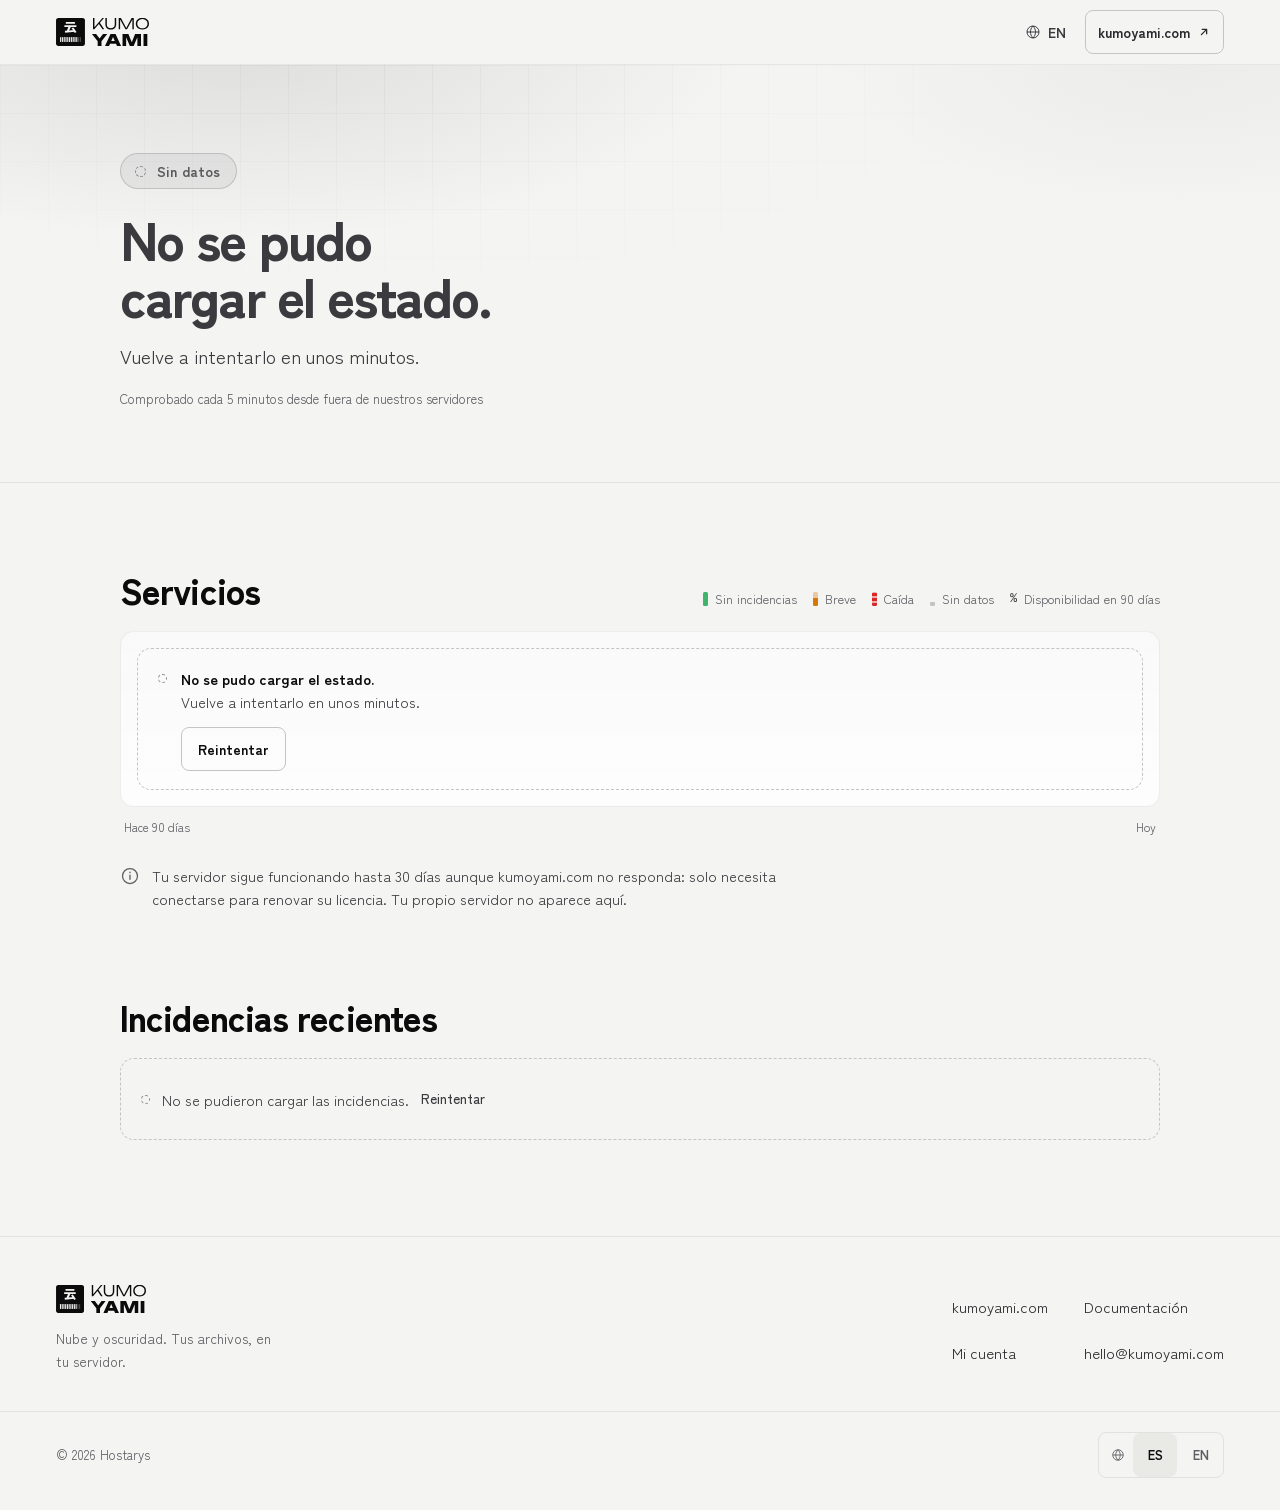
==== commit 977e59e7: "Status page: bring the motion and the hero back, keep the accessible fixes Back from before 03c0810:" ====
--- a/docs/index.html
+++ b/docs/index.html
@@ -24,9 +24,9 @@
   <meta property="og:image:height" content="630">
   <meta name="twitter:card" content="summary_large_image">
   <link rel="preload" href="fonts/zen-kaku-gothic-new-400.woff2" as="font" type="font/woff2" crossorigin>
-  <link rel="preload" href="fonts/zen-kaku-gothic-new-700.woff2" as="font" type="font/woff2" crossorigin>
-  <link rel="stylesheet" href="style.css?v=5">
-  <script src="app.js?v=5" defer></script>
+  <link rel="preload" href="fonts/zen-kaku-gothic-new-900.woff2" as="font" type="font/woff2" crossorigin>
+  <link rel="stylesheet" href="style.css?v=6">
+  <script src="app.js?v=6" defer></script>
 </head>
 <body>
   <a class="skip" href="#main" data-i18n="skip">Saltar al contenido</a>
@@ -51,14 +51,31 @@
 
   <main id="main" tabindex="-1">
     <section class="hero" data-t="none" aria-labelledby="overall-title">
-      <div class="wrap">
+      <div class="wrap hero-in">
+        <div class="hero-main">
         <div class="overall" id="overall" data-state="loading">
-          <p class="overall-pill"><span class="pill pill-lg t-none" id="overall-pill"><span class="st st-deploy t-none" aria-hidden="true"></span><span id="overall-word">Comprobando</span></span></p>
+          <p class="overall-pill"><span class="pill" id="overall-pill"><span class="st" aria-hidden="true"></span><span id="overall-word">Comprobando</span></span></p>
           <h1 id="overall-title" data-i18n="loading">Comprobando…</h1>
           <p class="overall-sub" id="overall-sub"></p>
         </div>
         <p class="checked"><span data-i18n="checkedEvery">Comprobado cada 5 minutos desde fuera de nuestros servidores</span><span id="last-check"></span></p>
         <div class="stale" id="stale" hidden></div>
+        </div>
+        <div class="summary" id="summary" hidden></div>
+        <ul class="tiles" id="tiles" data-i18n-aria="tilesLabel" aria-label="Resumen por servicio" hidden></ul>
+      </div>
+    </section>
+
+    <section class="ticker" id="ticker" aria-labelledby="ticker-title" hidden>
+      <div class="ticker-head">
+        <h2 class="ticker-label" id="ticker-title" data-i18n="tickerTitle">Respuesta</h2>
+        <button type="button" class="ticker-pause" id="ticker-pause" data-i18n-aria="tickerPause" aria-label="Detener el movimiento de la página">
+          <svg class="i-pause" viewBox="0 0 16 16" width="14" height="14" aria-hidden="true" focusable="false"><path d="M5.5 3.5v9M10.5 3.5v9" fill="none" stroke="currentColor" stroke-width="1.6" stroke-linecap="round"/></svg>
+          <svg class="i-play" viewBox="0 0 16 16" width="14" height="14" aria-hidden="true" focusable="false"><path d="M5 3.5v9l7-4.5z" fill="none" stroke="currentColor" stroke-width="1.5" stroke-linejoin="round"/></svg>
+        </button>
+      </div>
+      <div class="ticker-view" id="ticker-view">
+        <div class="ticker-track" id="ticker-track"></div>
       </div>
     </section>
 
@@ -72,8 +89,7 @@
           <li><span class="sw" data-l="minor" aria-hidden="true"></span><span data-i18n="legendMinor">Breve</span></li>
           <li><span class="sw" data-l="major" aria-hidden="true"></span><span data-i18n="legendMajor">Caída</span></li>
           <li><span class="sw" data-l="none" aria-hidden="true"></span><span data-i18n="legendNone">Sin datos</span></li>
-          <li><span class="legend-unit" aria-hidden="true">%</span><span data-i18n="legendPct">Disponibilidad en 90 días</span></li>
-          <li><span class="legend-unit" aria-hidden="true">ms</span><span data-i18n="legendMs">Respuesta en la última comprobación</span></li>
+          <li><span class="legend-pct" aria-hidden="true">%</span><span data-i18n="legendPct">Disponibilidad en 90 días</span></li>
         </ul>
       </div>
       <div class="card" id="groups" aria-busy="true">
--- a/docs/style.css
+++ b/docs/style.css
@@ -1,11 +1,10 @@
 /* status.kumoyami.com on the KumoYami brand (KumoYami/kumoyami-ds.html: the greys from Yami to Kumo, Zen Kaku Gothic
-   New). Dark by default, light when the system asks for it. This page alone gives each state a colour: green
-   operational, amber degraded or brief, red down, blue maintenance, grey no data. The colour is never alone: every
-   state also has a shape (a filled circle, a half circle, an X, a dashed ring, a ring with a dot) and a word, and the
-   days of the bars a fill (solid, half, striped, a low stub).
-   One type scale in rem (13 labels, 14, 16, 20 and the title), one spacing scale (4, 8, 12, 16, 24, 32, 48, 64), radii
-   4 / 8 / 14. Tracked capitals (the DS «ky-label») only on the small status chips; every other label is sentence case
-   (contexto/marca.md, «Sistema de interfaz»). */
+   New, JetBrains Mono for data): dark, or light when the system asks for it. This page alone gives each state a
+   colour: green operational, amber degraded or brief, red down, blue maintenance, grey no data. The colour is never
+   alone: every state also has a word and the shape of its indicator (DS «09 Pills»: a filled circle, a half circle, an
+   X, a dashed ring, a ring with a pulse), and the days of the bars a fill (solid, half, striped, a low stub).
+   Motion is part of the brand (the halo, the ping, the ticker): the pause button of the ticker stops all of it, and
+   with reduced motion every loop stands still (contexto/marca.md, «Sistema de interfaz»). */
 
 @font-face {
   font-family: 'Zen Kaku Gothic New';
@@ -25,7 +24,12 @@
   font-weight: 700;
   font-display: swap;
 }
-/* Only for `code` inside an incident: downloaded when one has it */
+@font-face {
+  font-family: 'Zen Kaku Gothic New';
+  src: url('fonts/zen-kaku-gothic-new-900.woff2') format('woff2');
+  font-weight: 900;
+  font-display: swap;
+}
 @font-face {
   font-family: 'JetBrains Mono';
   src: url('fonts/jetbrains-mono-400.woff2') format('woff2');
@@ -43,15 +47,21 @@
   --kiri: #a3a3a8;
   --kasumi: #d6d6d3;
   --kumo: #f4f4f2;
-  /* Semantic roles, dark */
+  /* Semantic roles (dark mode) */
   --bg: var(--yami);
   --surface: var(--sumi);
   --raised: var(--kage);
   --line: var(--kage);
   --line-2: var(--nezumi);
   --text: var(--kumo);
+  --text-soft: var(--kasumi);
   --text-2: var(--kiri);
   --text-3: var(--hai);
+  /* The ink of the sheens, hairlines and grid (white on dark, black on light), and the glass of the header */
+  --ink: 255 255 255;
+  --glass: 11 11 12;
+  --shadow-card: 0 24px 60px -30px rgb(0 0 0 / 0.8);
+  --shadow-tip: 0 12px 32px rgb(0 0 0 / 0.5);
   /* The state colours: calm, not neon */
   --ok: #22c55e;
   --warn: #f59e0b;
@@ -66,28 +76,13 @@
 
   --f-body: 'Zen Kaku Gothic New', 'Hiragino Sans', 'Helvetica Neue', Helvetica, Arial, sans-serif;
   --f-code: 'JetBrains Mono', ui-monospace, 'Cascadia Mono', Consolas, monospace;
-  --fs-label: 0.8125rem;
-  --fs-1: 0.875rem;
-  --fs-2: 1rem;
-  --fs-3: 1.25rem;
   --r-1: 4px;
   --r-2: 8px;
   --r-3: 14px;
   --r-pill: 999px;
-  --ease-out: cubic-bezier(0.23, 1, 0.32, 1);
+  --ease: cubic-bezier(0.2, 0.7, 0.2, 1);
   --top-h: 64px;
-  --gutter: 16px;
   color-scheme: dark;
-}
-@media (min-width: 480px) {
-  :root {
-    --gutter: 24px;
-  }
-}
-@media (min-width: 760px) {
-  :root {
-    --gutter: 40px;
-  }
 }
 /* Light: the same greys the other way round; the state colours one step darker so they hold 3:1 on white */
 @media (prefers-color-scheme: light) {
@@ -98,8 +93,13 @@
     --line: #e1e1dd;
     --line-2: #c4c4c0;
     --text: var(--yami);
+    --text-soft: #2a2a2e;
     --text-2: var(--nezumi);
     --text-3: #5d5d63;
+    --ink: 11 11 12;
+    --glass: 244 244 242;
+    --shadow-card: 0 24px 60px -30px rgb(0 0 0 / 0.22);
+    --shadow-tip: 0 12px 32px rgb(0 0 0 / 0.16);
     --ok: #16a34a;
     --warn: #d97706;
     --down: #dc2626;
@@ -157,7 +157,7 @@
   background: var(--bg);
   color: var(--text);
   font-family: var(--f-body);
-  font-size: var(--fs-2);
+  font-size: 1rem;
   line-height: 1.6;
   font-variant-numeric: tabular-nums;
   -webkit-font-smoothing: antialiased;
@@ -174,12 +174,11 @@
 }
 :focus-visible {
   outline: 2px solid var(--text);
-  outline-offset: 2px;
+  outline-offset: 3px;
   border-radius: var(--r-1);
 }
 a {
   color: inherit;
-  text-underline-offset: 3px;
 }
 a,
 button {
@@ -208,18 +207,55 @@
   white-space: nowrap;
 }
 
+/* Scrollbars of the KumoYami web (src/styles/globals.css): a thin pill thumb in the greys, no arrows, no track */
+::-webkit-scrollbar {
+  width: 6px;
+  height: 6px;
+}
+::-webkit-scrollbar-button {
+  display: none;
+}
+::-webkit-scrollbar-track,
+::-webkit-scrollbar-corner {
+  background: transparent;
+}
+::-webkit-scrollbar-thumb {
+  background-color: var(--line-2);
+  border-radius: var(--r-pill);
+}
+::-webkit-scrollbar-thumb:hover,
+::-webkit-scrollbar-thumb:active {
+  background-color: var(--text-3);
+}
+@supports not selector(::-webkit-scrollbar) {
+  * {
+    scrollbar-color: var(--line-2) transparent;
+  }
+}
+
 .wrap {
+  --gutter: 16px;
   width: min(100%, 1120px);
   margin-inline: auto;
   padding-inline: max(var(--gutter), env(safe-area-inset-left)) max(var(--gutter), env(safe-area-inset-right));
 }
+@media (min-width: 480px) {
+  .wrap {
+    --gutter: 24px;
+  }
+}
+@media (min-width: 760px) {
+  .wrap {
+    --gutter: 40px;
+  }
+}
 
 .skip {
   position: absolute;
   left: 12px;
-  top: -64px;
+  top: -60px;
   z-index: 100;
-  padding: 8px 16px;
+  padding: 8px 14px;
   border-radius: var(--r-1);
   background: var(--text);
   color: var(--bg);
@@ -232,7 +268,7 @@
 
 /* ---- State indicators: colour, and the shape as a second cue ---- */
 .st {
-  --sz: 10px;
+  --sz: 9px;
   position: relative;
   flex: none;
   display: inline-block;
@@ -244,7 +280,6 @@
   border-radius: 50%;
   background: currentColor;
 }
-/* Ongoing (an incident being looked at, or the page still checking): a ring with a dot in it */
 .st-deploy {
   border-radius: 50%;
   border: 1.5px solid currentColor;
@@ -252,12 +287,16 @@
 .st-deploy::after {
   content: '';
   position: absolute;
-  inset: 0;
-  margin: auto;
-  width: 40%;
-  height: 40%;
+  inset: -1.5px;
   border-radius: 50%;
-  background: currentColor;
+  border: 1.5px solid currentColor;
+  animation: ping 1.6s var(--ease) infinite;
+}
+@keyframes ping {
+  to {
+    transform: scale(2.4);
+    opacity: 0;
+  }
 }
 .st-degraded {
   border-radius: 50%;
@@ -284,25 +323,26 @@
   transform: translateX(-50%) rotate(-45deg);
 }
 
-/* ---- Pills: the state in words, tinted with its colour ---- */
+/* ---- Pills: tinted with the colour of their state ---- */
 .pill {
   display: inline-flex;
   align-items: center;
   gap: 8px;
   min-height: 28px;
   padding: 4px 12px;
-  border: 1px solid color-mix(in srgb, var(--c, var(--none)) 40%, transparent);
+  border: 1px solid color-mix(in srgb, var(--c, var(--text-3)) 38%, transparent);
   border-radius: var(--r-pill);
-  background: color-mix(in srgb, var(--c, var(--none)) 12%, transparent);
-  color: color-mix(in srgb, var(--c, var(--text-2)) 62%, var(--text));
-  font-size: var(--fs-1);
+  background: color-mix(in srgb, var(--c, var(--text-3)) 12%, transparent);
+  color: color-mix(in srgb, var(--c, var(--text-soft)) 62%, var(--text));
+  font-size: 0.8125rem;
   font-weight: 500;
-  line-height: 1.2;
+  line-height: 1;
   white-space: nowrap;
 }
 .pill.sm {
   min-height: 24px;
   padding: 4px 10px;
+  gap: 7px;
   font-size: 0.6875rem;
   font-weight: 700;
   letter-spacing: 0.06em;
@@ -313,13 +353,28 @@
 }
 .pill-lg {
   min-height: 36px;
-  padding: 4px 16px 4px 12px;
-  gap: 12px;
-  font-size: var(--fs-2);
+  padding: 4px 16px 4px 14px;
+  gap: 11px;
+  font-size: 0.875rem;
   font-weight: 700;
+  letter-spacing: 0.01em;
 }
 .pill-lg .st {
-  --sz: 12px;
+  --sz: 11px;
+}
+/* The big state breathes a soft halo of its colour */
+.pill-lg .st-up {
+  box-shadow: 0 0 0 0 color-mix(in srgb, var(--c) 55%, transparent);
+  animation: halo 2.6s var(--ease) infinite;
+}
+@keyframes halo {
+  0% {
+    box-shadow: 0 0 0 0 color-mix(in srgb, var(--c) 50%, transparent);
+  }
+  70%,
+  100% {
+    box-shadow: 0 0 0 9px color-mix(in srgb, var(--c) 0%, transparent);
+  }
 }
 
 /* ---- Header: the KumoYami Status lockup, the language and the way back ---- */
@@ -327,24 +382,37 @@
   position: sticky;
   top: 0;
   z-index: 20;
-  border-bottom: 1px solid var(--line);
-  background: var(--bg);
+  border-bottom: 1px solid rgb(var(--ink) / 0.06);
+  background: rgb(var(--glass) / 0.78);
+  -webkit-backdrop-filter: blur(16px) saturate(140%);
+  backdrop-filter: blur(16px) saturate(140%);
 }
 .top-row {
   display: flex;
   align-items: center;
   justify-content: space-between;
   gap: 12px;
-  width: min(100%, 1120px);
+  width: min(100%, 1400px);
   min-height: var(--top-h);
   margin-inline: auto;
+  --gutter: 16px;
   padding-inline: max(var(--gutter), env(safe-area-inset-left)) max(var(--gutter), env(safe-area-inset-right));
+}
+@media (min-width: 760px) {
+  .top-row {
+    --gutter: 40px;
+  }
+}
+@media (min-width: 1100px) {
+  .top-row {
+    --gutter: 56px;
+  }
 }
 .brand {
   display: inline-flex;
   align-items: center;
+  gap: 14px;
   min-width: 0;
-  min-height: 44px;
   text-decoration: none;
 }
 .brand img {
@@ -352,53 +420,67 @@
   width: 93px;
   height: auto;
 }
+.brand-sep {
+  width: 1px;
+  height: 22px;
+  background: var(--line-2);
+}
+.brand-page {
+  color: var(--text-soft);
+  font-size: 0.9375rem;
+  font-weight: 500;
+}
 .top-nav {
   display: flex;
   align-items: center;
-  gap: 8px;
+  gap: 6px;
 }
 .lang-toggle,
 .back {
   display: inline-flex;
   align-items: center;
-  gap: 8px;
+  gap: 7px;
   min-height: 44px;
   padding: 0 12px;
   border: 0;
   border-radius: var(--r-2);
   background: none;
   color: var(--text-2);
-  font-size: var(--fs-1);
+  font-size: 0.875rem;
   font-weight: 500;
   text-decoration: none;
   cursor: pointer;
   user-select: none;
   transition:
-    color 0.15s ease,
-    background-color 0.15s ease,
-    border-color 0.15s ease;
+    color 0.2s var(--ease),
+    background-color 0.2s var(--ease),
+    border-color 0.2s var(--ease);
 }
 .lang-toggle span {
   font-weight: 700;
-}
-.back {
-  border: 1px solid var(--line-2);
-  color: var(--text);
-  font-weight: 700;
+  letter-spacing: 0.04em;
 }
 .lang-toggle:active {
   background: var(--surface);
-}
-.back:active {
-  border-color: var(--text-2);
 }
 @media (hover: hover) and (pointer: fine) {
   .lang-toggle:hover {
     background: var(--surface);
     color: var(--text);
   }
+}
+.back {
+  border: 1px solid var(--line-2);
+  color: var(--text-soft);
+  font-weight: 700;
+}
+.back:active {
+  border-color: var(--text-2);
+}
+@media (hover: hover) and (pointer: fine) {
   .back:hover {
     border-color: var(--text-2);
+    color: var(--text);
   }
 }
 @media (max-width: 479px) {
@@ -415,6 +497,12 @@
     justify-content: center;
     padding: 0;
   }
+  .lang-toggle {
+    padding: 0 10px;
+  }
+  .brand {
+    gap: 11px;
+  }
   .brand img {
     width: 84px;
   }
@@ -423,45 +511,97 @@
   .lang-toggle svg {
     display: none;
   }
-}
-
-/* ---- Hero: the overall state, in words first and in its colour ---- */
+  .brand-sep,
+  .brand-page {
+    display: none;
+  }
+}
+
+/* ---- Hero: the overall state, big and in its colour, the 90-day summary and one tile per group ---- */
 .hero {
-  padding-block: 48px;
+  position: relative;
+  overflow: hidden;
+  padding-top: 44px;
+  padding-bottom: 48px;
   border-bottom: 1px solid var(--line);
-  background: color-mix(in srgb, var(--c, var(--none)) 6%, var(--bg));
 }
 @media (min-width: 760px) {
   .hero {
-    padding-block: 64px;
-  }
+    padding-top: 88px;
+    padding-bottom: 72px;
+  }
+}
+/* A soft glow of the state colour, from the top left, and a faint grid fading out under it */
+.hero::before,
+.hero::after {
+  content: '';
+  position: absolute;
+  inset: 0;
+  pointer-events: none;
+}
+.hero::before {
+  background:
+    radial-gradient(56% 70% at 18% -8%, color-mix(in srgb, var(--c) 22%, transparent), transparent 72%),
+    radial-gradient(40% 50% at 92% 0%, color-mix(in srgb, var(--c) 8%, transparent), transparent 70%);
+  transition: background 0.6s var(--ease);
+}
+.hero::after {
+  background-image:
+    linear-gradient(to right, rgb(var(--ink) / 0.035) 1px, transparent 1px),
+    linear-gradient(to bottom, rgb(var(--ink) / 0.035) 1px, transparent 1px);
+  background-size: 48px 48px;
+  -webkit-mask-image: radial-gradient(70% 80% at 30% 0%, #000, transparent 75%);
+  mask-image: radial-gradient(70% 80% at 30% 0%, #000, transparent 75%);
+}
+.hero-in {
+  position: relative;
+  z-index: 1;
+  display: grid;
+  gap: 32px;
+}
+@media (min-width: 960px) {
+  .hero-in {
+    grid-template-columns: minmax(0, 1fr) 360px;
+    align-items: end;
+    gap: 32px 56px;
+  }
+  .tiles {
+    grid-column: 1 / -1;
+  }
+}
+.overall {
+  margin-top: 0;
 }
 .overall h1 {
-  max-width: 20ch;
-  margin-top: 16px;
-  font-size: clamp(2.25rem, 1.6rem + 2.4vw, 3.5rem);
-  font-weight: 700;
-  line-height: 1.08;
-  letter-spacing: -0.025em;
+  max-width: 16ch;
+  margin-top: 20px;
+  font-size: clamp(2.5rem, 1rem + 6.4vw, 4.75rem);
+  font-weight: 900;
+  line-height: 1.02;
+  letter-spacing: -0.035em;
   overflow-wrap: anywhere;
   text-wrap: balance;
 }
 .overall h1.is-long {
-  max-width: 28ch;
-  font-size: clamp(1.75rem, 1.4rem + 1.6vw, 2.5rem);
-  line-height: 1.15;
+  max-width: 22ch;
+  font-size: clamp(2rem, 0.9rem + 4.4vw, 3.375rem);
+  line-height: 1.06;
 }
 .overall[data-state='loading'] h1,
 .overall[data-state='unknown'] h1 {
   color: var(--text-2);
 }
 .overall-sub {
-  max-width: 65ch;
-  margin-top: 12px;
+  max-width: 620px;
+  margin-top: 18px;
   color: var(--text-2);
-  font-size: var(--fs-3);
-  line-height: 1.5;
-  text-wrap: pretty;
+  font-size: 1.0625rem;
+  line-height: 1.55;
+}
+@media (min-width: 760px) {
+  .overall-sub {
+    font-size: 1.1875rem;
+  }
 }
 .overall-sub:empty {
   display: none;
@@ -469,15 +609,31 @@
 .checked {
   display: flex;
   flex-wrap: wrap;
-  gap: 4px 0;
-  margin-top: 24px;
-  color: var(--text-3);
-  font-size: var(--fs-1);
+  gap: 2px 0;
+  margin-top: 18px;
+  color: var(--text-3);
+  font-size: 0.8125rem;
 }
 /* Wide: one line with a dot between; narrow: the time of the last check on its own line */
 #last-check {
   flex-basis: 100%;
 }
+/* The data could not be refreshed: the page says so and how old what it shows is */
+.stale {
+  display: flex;
+  flex-wrap: wrap;
+  align-items: center;
+  gap: 4px 12px;
+  margin-top: 12px;
+  color: var(--text-2);
+  font-size: 0.875rem;
+}
+.stale .st {
+  --c: var(--warn);
+}
+.stale .link-btn {
+  margin: 0;
+}
 @media (min-width: 640px) {
   #last-check {
     flex-basis: auto;
@@ -487,21 +643,340 @@
     margin-inline: 8px;
   }
 }
-/* The data could not be refreshed: the page says so and how old what it shows is */
-.stale {
-  display: flex;
-  flex-wrap: wrap;
-  align-items: center;
-  gap: 4px 12px;
+
+/* The summary card: uptime over 90 days, how many work now, and every day of every service in one strip */
+.summary {
+  display: grid;
+  gap: 6px;
+  padding: 20px 20px 16px;
+  border: 1px solid rgb(var(--ink) / 0.07);
+  border-radius: var(--r-3);
+  background: linear-gradient(180deg, rgb(var(--ink) / 0.045), rgb(var(--ink) / 0.015)), color-mix(in srgb, var(--surface) 72%, transparent);
+  -webkit-backdrop-filter: blur(10px);
+  backdrop-filter: blur(10px);
+  box-shadow: var(--shadow-card);
+}
+@media (min-width: 760px) {
+  .summary {
+    padding: 24px 24px 18px;
+  }
+}
+.sum-label {
+  color: var(--text-2);
+  font-size: 0.8125rem;
+  font-weight: 500;
+}
+.sum-pct {
+  font-family: var(--f-code);
+  font-size: 2.5rem;
+  line-height: 1.1;
+  letter-spacing: -0.03em;
+}
+.sum-up {
+  display: flex;
+  align-items: center;
+  gap: 9px;
+  color: var(--text-2);
+  font-size: 0.8438rem;
+}
+.sum-up .st {
+  --sz: 8px;
+}
+.strip-sum {
+  height: 40px;
   margin-top: 12px;
+}
+.sum-axis {
+  display: flex;
+  justify-content: space-between;
+  color: var(--text-3);
+  font-size: 0.7188rem;
+}
+
+/* A strip of days in small (the summary and the tiles) */
+.strip {
+  --n: 90;
+  display: grid;
+  grid-template-columns: repeat(var(--n), minmax(0, 1fr));
+  gap: 2px;
+}
+.strip i {
+  border-radius: 1px;
+  background: var(--day-ok);
+}
+@media (max-width: 719px) {
+  .strip-sum {
+    --n: 45;
+  }
+  .strip-sum i:nth-child(-n + 45) {
+    display: none;
+  }
+}
+.strip-tile {
+  --n: 30;
+  height: 18px;
+  gap: 1.5px;
+}
+
+.tiles {
+  display: grid;
+  grid-template-columns: repeat(2, minmax(0, 1fr));
+  gap: 8px;
+  margin: 0;
+  padding: 0;
+  list-style: none;
+}
+.tiles li:last-child:nth-child(odd) {
+  grid-column: 1 / -1;
+}
+@media (min-width: 720px) {
+  .tiles {
+    grid-template-columns: repeat(auto-fit, minmax(160px, 1fr));
+    gap: 10px;
+    margin-top: 16px;
+  }
+  .tiles li:last-child:nth-child(odd) {
+    grid-column: auto;
+  }
+}
+.tile {
+  display: grid;
+  gap: 14px;
+  height: 100%;
+  padding: 15px 16px 14px;
+  border: 1px solid rgb(var(--ink) / 0.06);
+  border-radius: var(--r-3);
+  background: linear-gradient(180deg, rgb(var(--ink) / 0.035), rgb(var(--ink) / 0.01)), var(--surface);
+  text-decoration: none;
+  transition:
+    background-color 0.2s var(--ease),
+    border-color 0.2s var(--ease),
+    transform 0.2s var(--ease);
+}
+.tile:active {
+  border-color: rgb(var(--ink) / 0.14);
+}
+@media (hover: hover) and (pointer: fine) {
+  .tile:hover {
+    border-color: rgb(var(--ink) / 0.14);
+  }
+}
+@media (hover: hover) and (pointer: fine) and (prefers-reduced-motion: no-preference) {
+  .tile:hover {
+    transform: translateY(-1px);
+  }
+}
+.tile-top {
+  display: flex;
+  align-items: center;
+  gap: 10px;
+  min-width: 0;
+}
+.tile-top .st {
+  --sz: 10px;
+}
+.tile-name {
+  overflow: hidden;
+  font-size: 0.9375rem;
+  font-weight: 700;
+  text-overflow: ellipsis;
+  white-space: nowrap;
+}
+.tile-pre {
+  color: var(--text-3);
+  font-weight: 500;
+}
+/* Narrow tiles drop the «KumoYami» prefix (the headings below keep it) */
+@media (max-width: 719px) {
+  .tile-pre {
+    display: none;
+  }
+}
+@media (min-width: 720px) and (max-width: 1099px) {
+  .tile-pre {
+    display: none;
+  }
+}
+.tile-foot {
+  display: flex;
+  align-items: baseline;
+  justify-content: space-between;
+  gap: 8px;
+  font-size: 0.7812rem;
+}
+.tile-state {
   color: var(--text-2);
-  font-size: var(--fs-1);
-}
-.stale .st {
-  --c: var(--warn);
-}
-.stale .link-btn {
+}
+.tile-pct {
+  color: var(--text-3);
+  font-family: var(--f-code);
+  font-size: 0.75rem;
+}
+/* Anything but operational: the tile takes a tint and an edge of its colour */
+.tile:not([data-t='ok']) {
+  border-color: color-mix(in srgb, var(--c) 40%, transparent);
+  background:
+    linear-gradient(180deg, color-mix(in srgb, var(--c) 14%, transparent), color-mix(in srgb, var(--c) 4%, transparent)),
+    var(--surface);
+}
+.tile:not([data-t='ok']) .tile-state {
+  color: color-mix(in srgb, var(--c) 62%, var(--text));
+  font-weight: 700;
+}
+
+/* ---- Ticker (DS «08 Ticker»): each service and its response time ---- */
+.ticker {
+  display: flex;
+  align-items: stretch;
+  border-bottom: 1px solid var(--line);
+  background: var(--bg);
+}
+.ticker-head {
+  display: flex;
+  flex: none;
+  align-items: center;
+  gap: 6px;
+  padding: 0 6px 0 16px;
+  border-right: 1px solid var(--line);
+}
+@media (min-width: 760px) {
+  .ticker-head {
+    padding-left: 40px;
+  }
+}
+@media (min-width: 1100px) {
+  .ticker-head {
+    padding-left: 56px;
+  }
+}
+.ticker-label {
+  color: var(--text-2);
+  font-size: 0.8125rem;
+  font-weight: 500;
+}
+@media (max-width: 479px) {
+  .ticker-label {
+    position: absolute;
+    width: 1px;
+    height: 1px;
+    overflow: hidden;
+    clip-path: inset(50%);
+    white-space: nowrap;
+  }
+  .ticker-head {
+    padding-left: 6px;
+  }
+}
+.ticker-pause {
+  display: grid;
+  place-items: center;
+  width: 44px;
+  height: 44px;
+  border: 0;
+  border-radius: var(--r-2);
+  background: none;
+  color: var(--text-3);
+  cursor: pointer;
+}
+.ticker-pause:active {
+  background: var(--surface);
+}
+@media (hover: hover) and (pointer: fine) {
+  .ticker-pause:hover {
+    background: var(--surface);
+    color: var(--text);
+  }
+}
+.ticker-pause .i-play,
+.ticker.is-paused .ticker-pause .i-pause {
+  display: none;
+}
+.ticker.is-paused .ticker-pause .i-play {
+  display: block;
+}
+.ticker-view {
+  position: relative;
+  flex: 1;
+  min-width: 0;
+  overflow: hidden;
+}
+.ticker-view::before,
+.ticker-view::after {
+  content: '';
+  position: absolute;
+  top: 0;
+  bottom: 0;
+  z-index: 1;
+  width: 64px;
+  pointer-events: none;
+}
+.ticker-view::before {
+  left: 0;
+  background: linear-gradient(to right, var(--bg), transparent);
+}
+.ticker-view::after {
+  right: 0;
+  background: linear-gradient(to left, var(--bg), transparent);
+}
+@media (min-width: 760px) {
+  .ticker-view::before,
+  .ticker-view::after {
+    width: 120px;
+  }
+}
+.ticker-track {
+  display: flex;
+  width: max-content;
+  animation: tick 48s linear infinite;
+}
+.ticker:focus-within .ticker-track,
+.ticker.is-paused .ticker-track {
+  animation-play-state: paused;
+}
+@media (hover: hover) and (pointer: fine) {
+  .ticker:hover .ticker-track {
+    animation-play-state: paused;
+  }
+}
+@keyframes tick {
+  to {
+    transform: translateX(-50%);
+  }
+}
+.ticker-list {
+  display: flex;
   margin: 0;
+  padding: 0;
+  list-style: none;
+}
+.ticker-item {
+  display: flex;
+  align-items: center;
+  gap: 12px;
+  padding: 15px 0 15px 26px;
+  color: var(--text-2);
+  font-size: 0.875rem;
+  white-space: nowrap;
+}
+.ticker-item b {
+  color: var(--text);
+  font-weight: 700;
+  letter-spacing: 0.02em;
+}
+.ticker-item .ms {
+  color: var(--text-3);
+  font-family: var(--f-code);
+  font-size: 0.8125rem;
+}
+.ticker-item[data-s='down'] .ms {
+  color: color-mix(in srgb, var(--down) 70%, var(--text));
+}
+.ticker-item .sep {
+  width: 7px;
+  height: 7px;
+  margin-left: 14px;
+  background: var(--line-2);
+  clip-path: polygon(0 0, 100% 0, 0 100%);
 }
 
 /* ---- Maintenance notices: blue, with the dashed line of «Pausado» until they start ---- */
@@ -511,39 +986,40 @@
 #maintenance {
   display: grid;
   gap: 12px;
-  padding-top: 32px;
+  padding-top: 40px;
 }
 .notice {
   --c: var(--maint);
   display: grid;
   gap: 8px;
-  padding: 16px;
-  border: 1px dashed color-mix(in srgb, var(--c) 50%, transparent);
+  padding: 18px 20px 20px;
+  border: 1px dashed color-mix(in srgb, var(--c) 45%, transparent);
   border-radius: var(--r-3);
-  background: color-mix(in srgb, var(--c) 8%, var(--surface));
-}
-@media (min-width: 760px) {
-  .notice {
-    padding: 20px 24px;
-  }
+  background:
+    linear-gradient(135deg, color-mix(in srgb, var(--c) 12%, transparent), color-mix(in srgb, var(--c) 3%, transparent) 60%),
+    var(--surface);
 }
 .notice.is-now {
   border-style: solid;
 }
+.notice .st {
+  color: var(--c);
+}
 .notice-head {
   display: flex;
   flex-wrap: wrap;
   align-items: center;
-  gap: 4px 12px;
-  font-size: var(--fs-1);
+  gap: 6px 10px;
 }
 .notice-label {
-  color: color-mix(in srgb, var(--c) 62%, var(--text));
-  font-size: var(--fs-label);
+  color: color-mix(in srgb, var(--c) 65%, var(--text));
+  font-size: 0.8125rem;
   font-weight: 500;
 }
 .notice-when {
   color: var(--text-2);
+  font-family: var(--f-code);
+  font-size: 0.7812rem;
 }
 @media (min-width: 560px) {
   .notice-when {
@@ -551,9 +1027,9 @@
   }
 }
 .notice-title {
-  font-size: var(--fs-2);
+  font-size: 1.125rem;
   font-weight: 700;
-  line-height: 1.4;
+  line-height: 1.35;
 }
 .notice .inc-body {
   margin-top: 0;
@@ -561,65 +1037,69 @@
 
 /* ---- Blocks ---- */
 .block {
-  padding-top: 48px;
+  padding-top: 64px;
 }
 @media (min-width: 760px) {
   .block {
-    padding-top: 64px;
+    padding-top: 88px;
   }
 }
 .block-head {
   display: flex;
   flex-wrap: wrap;
-  align-items: baseline;
+  align-items: flex-end;
   justify-content: space-between;
-  gap: 12px 24px;
-  margin-bottom: 16px;
+  gap: 14px 24px;
+  margin-bottom: 22px;
 }
 .sec-title {
-  font-size: var(--fs-3);
-  font-weight: 700;
-  line-height: 1.3;
-  letter-spacing: -0.01em;
+  font-size: clamp(1.75rem, 1.2rem + 1.6vw, 2.25rem);
+  font-weight: 900;
+  line-height: 1.05;
+  letter-spacing: -0.025em;
 }
 .legend {
   display: flex;
   flex-wrap: wrap;
-  gap: 4px 16px;
+  gap: 6px 16px;
   margin: 0;
   padding: 0;
   list-style: none;
   color: var(--text-3);
-  font-size: var(--fs-label);
-  font-weight: 500;
+  font-size: 0.7812rem;
 }
 .legend li {
   display: inline-flex;
   align-items: center;
-  gap: 8px;
-}
+  gap: 7px;
+}
+.legend-pct,
 .legend-unit {
   color: var(--text-2);
-  font-weight: 700;
+  font-family: var(--f-code);
+  font-size: 0.75rem;
 }
 
 /* The days. Colour first; the fill second: a brief incident fills half its bar, an outage is striped, a day without
    data is a low stub */
 .sw,
-.day {
+.day,
+.strip i {
   background: var(--day-ok);
 }
 .sw {
-  width: 6px;
-  height: 16px;
-  border-radius: 2px;
+  width: 5px;
+  height: 14px;
+  border-radius: 1.5px;
 }
 .sw[data-l='minor'],
-.day[data-l='minor'] {
-  background: linear-gradient(to top, var(--day-warn) 55%, color-mix(in srgb, var(--day-warn) 30%, transparent) 55%);
+.day[data-l='minor'],
+.strip i[data-l='minor'] {
+  background: linear-gradient(to top, var(--day-warn) 55%, color-mix(in srgb, var(--day-warn) 35%, transparent) 55%);
 }
 .sw[data-l='major'],
-.day[data-l='major'] {
+.day[data-l='major'],
+.strip i[data-l='major'] {
   background: repeating-linear-gradient(
     to top,
     var(--day-down) 0 3px,
@@ -627,21 +1107,24 @@
   );
 }
 .sw[data-l='none'],
-.day[data-l='none'] {
+.day[data-l='none'],
+.strip i[data-l='none'] {
   background: linear-gradient(to top, var(--day-none) 4px, transparent 4px);
 }
 
 /* ---- The services card: one row per group, its parts under a disclosure ---- */
 .card {
-  border: 1px solid var(--line);
+  border: 1px solid rgb(var(--ink) / 0.06);
   border-radius: var(--r-3);
-  background: var(--surface);
+  background: linear-gradient(180deg, rgb(var(--ink) / 0.025), transparent 240px), var(--surface);
   overflow: hidden;
 }
-/* Loading: rows of the same shape as the real ones, shown only if the wait passes 300 ms */
+/* Loading: rows of the same shape as the real ones, shown only if the wait passes 300 ms. The shimmer is the loader,
+   like a spinner, so it stays with reduced motion */
 .skeleton {
   display: grid;
   gap: 16px;
+  min-height: 104px;
   padding: 20px 16px;
   border-top: 1px solid var(--line);
   opacity: 0;
@@ -655,7 +1138,9 @@
   height: 16px;
   width: min(40%, 220px);
   border-radius: var(--r-1);
-  background: var(--raised);
+  background: linear-gradient(90deg, var(--raised) 30%, color-mix(in srgb, var(--raised) 55%, var(--surface)) 50%, var(--raised) 70%)
+    0 0 / 300% 100%;
+  animation: shimmer 1.6s linear infinite;
 }
 .skeleton i + i {
   width: 100%;
@@ -663,19 +1148,13 @@
 }
 @media (min-width: 760px) {
   .skeleton {
-    padding: 24px;
+    padding: 22px 24px;
   }
 }
 @keyframes appear {
   to {
     opacity: 1;
   }
-}
-/* The shimmer is the loader, like a spinner: it stays with reduced motion too */
-.skeleton i {
-  background: linear-gradient(90deg, var(--raised) 30%, color-mix(in srgb, var(--raised) 55%, var(--surface)) 50%, var(--raised) 70%)
-    0 0 / 300% 100%;
-  animation: shimmer 1.6s linear infinite;
 }
 @keyframes shimmer {
   from {
@@ -693,57 +1172,57 @@
 .group:first-child {
   border-top: 0;
 }
-/* A group with a problem carries a faint wash of its colour (its pill says which) */
+/* A group with a problem carries an edge and a faint wash of its colour */
 .group:not([data-t='ok']):not([data-t='none']) {
-  background: color-mix(in srgb, var(--c) 6%, var(--surface));
+  background: linear-gradient(90deg, color-mix(in srgb, var(--c) 7%, transparent), transparent 55%);
+}
+.group:not([data-t='ok']):not([data-t='none'])::before {
+  content: '';
+  position: absolute;
+  left: 0;
+  top: 0;
+  bottom: 0;
+  width: 2px;
+  background: var(--c);
 }
 .row {
   display: grid;
   grid-template-columns: minmax(0, 1fr) auto;
   align-items: center;
   gap: 4px 16px;
-  padding: 16px 16px 20px;
+  padding: 18px 16px 20px;
 }
 @media (min-width: 760px) {
   .row {
-    padding: 20px 24px 24px;
+    padding: 22px 24px 24px;
   }
 }
 .row-name {
   display: flex;
   flex-wrap: wrap;
   align-items: baseline;
-  gap: 0 12px;
+  gap: 2px 12px;
   min-width: 0;
 }
 .row-name h3,
 .row-name h4 {
   margin: 0;
-  font-size: var(--fs-2);
+  font-size: 1.125rem;
   font-weight: 700;
+  letter-spacing: -0.005em;
 }
 .row-desc {
   color: var(--text-3);
-  font-size: var(--fs-1);
+  font-size: 0.8438rem;
 }
 .row-state {
   display: flex;
   align-items: center;
   justify-content: flex-end;
-  gap: 16px;
+  gap: 12px;
   white-space: nowrap;
 }
-.stats {
-  display: inline-flex;
-  gap: 12px;
-  color: var(--text-2);
-  font-size: var(--fs-1);
-}
-.stats > span {
-  min-width: 7ch;
-  text-align: right;
-}
-/* Narrow: the description takes its own line under the name; the figures go under the state */
+/* Narrow: the description takes its own line under the name; the uptime goes under the state */
 @media (max-width: 559px) {
   .row-name {
     display: contents;
@@ -765,34 +1244,45 @@
     grid-row: 1;
     justify-self: end;
   }
-  .row-state .stats {
+  .row-state .uptime {
     grid-column: 2;
     grid-row: 2;
-    justify-self: end;
-  }
-  .stats > span {
-    min-width: 0;
+    align-self: baseline;
   }
   .days-wrap {
     grid-row: 3;
   }
 }
+.uptime {
+  min-width: 6ch;
+  color: var(--text-2);
+  font-family: var(--f-code);
+  font-size: 0.8125rem;
+  text-align: right;
+}
+@media (max-width: 399px) {
+  .row-state .pill {
+    min-height: 26px;
+    padding: 0 10px;
+    font-size: 0.7812rem;
+  }
+}
 .days-wrap {
   grid-column: 1 / -1;
-  margin-top: 12px;
+  margin-top: 14px;
 }
 .days {
   display: grid;
   grid-template-columns: repeat(var(--n, 90), minmax(0, 1fr));
   gap: 2px;
-  height: 32px;
+  height: 34px;
   border-radius: var(--r-1);
   cursor: default;
   touch-action: pan-y;
 }
 .day {
   border-radius: 2px;
-  transition: opacity 0.15s ease;
+  transition: opacity 0.15s var(--ease);
 }
 .days.is-active .day {
   opacity: 0.4;
@@ -820,13 +1310,14 @@
   .days {
     --n: 30;
     gap: 3px;
+    height: 30px;
   }
   .day:nth-child(-n + 60) {
     display: none;
   }
 }
 .sub .days {
-  height: 24px;
+  height: 22px;
 }
 
 .more {
@@ -835,19 +1326,21 @@
   gap: 8px;
   min-height: 44px;
   margin: -12px 16px 8px 8px;
-  padding: 0 12px 0 8px;
+  padding: 4px 10px 4px 8px;
   border: 0;
   border-radius: var(--r-2);
   background: none;
   color: var(--text-2);
-  font-size: var(--fs-1);
+  font-size: 0.8438rem;
   cursor: pointer;
-  user-select: none;
 }
 @media (min-width: 760px) {
   .more {
     margin-left: 16px;
   }
+}
+.more {
+  user-select: none;
 }
 .more:active {
   background: var(--raised);
@@ -859,7 +1352,7 @@
   }
 }
 .more svg {
-  transition: transform 0.2s var(--ease-out);
+  transition: transform 0.25s var(--ease);
 }
 .more[aria-expanded='true'] svg {
   transform: rotate(90deg);
@@ -867,12 +1360,12 @@
 .subs {
   margin: 0 8px 12px;
   border: 1px solid var(--line);
-  border-radius: var(--r-2);
+  border-radius: var(--r-3);
   background: var(--bg);
 }
 @media (min-width: 760px) {
   .subs {
-    margin: 0 16px 16px;
+    margin: 0 16px 18px;
   }
 }
 .sub {
@@ -882,54 +1375,60 @@
   border-top: 0;
 }
 .sub .row {
-  padding: 12px 12px 16px;
+  padding: 14px 14px 16px;
 }
 @media (min-width: 760px) {
   .sub .row {
-    padding: 12px 16px 16px;
+    padding: 14px 18px 16px;
   }
 }
 .sub h4 {
+  font-size: 0.9375rem;
   font-weight: 500;
 }
+.sub .pill {
+  min-height: 24px;
+  font-size: 0.75rem;
+}
 
 .axis {
   display: flex;
   justify-content: space-between;
-  margin-top: 8px;
+  margin-top: 10px;
   padding-inline: 4px;
   color: var(--text-3);
-  font-size: var(--fs-label);
-  font-weight: 500;
+  font-size: 0.75rem;
 }
 .note {
   display: grid;
   grid-template-columns: auto minmax(0, 1fr);
   align-items: start;
   gap: 12px;
-  max-width: 70ch;
-  margin-top: 24px;
+  max-width: 700px;
+  margin-top: 28px;
   color: var(--text-2);
+  font-size: 0.9062rem;
 }
 .note-i {
   margin-top: 2px;
   color: var(--text-3);
 }
 
-/* Errors: a dashed line, what happened, and a way to try again */
+/* Errors: a dashed line and the words */
 .load-error {
   display: grid;
   grid-template-columns: auto minmax(0, 1fr);
   align-items: start;
-  gap: 4px 12px;
+  gap: 4px 14px;
   margin: 16px;
-  padding: 16px 20px;
+  padding: 18px 20px;
   border: 1px dashed var(--line-2);
-  border-radius: var(--r-2);
+  border-radius: var(--r-3);
   color: var(--text-2);
+  font-size: 0.9062rem;
 }
 .load-error .st {
-  margin-top: 8px;
+  margin-top: 7px;
 }
 .load-error-title {
   color: var(--text);
@@ -938,15 +1437,18 @@
 .retry {
   grid-column: 2;
   justify-self: start;
+  margin-top: 10px;
   min-height: 44px;
-  margin-top: 8px;
   padding: 0 16px;
   border: 1px solid var(--line-2);
-  border-radius: var(--r-1);
+  border-radius: var(--r-2);
   background: none;
   color: var(--text);
+  font-size: 0.875rem;
   font-weight: 700;
   cursor: pointer;
+}
+.retry {
   user-select: none;
 }
 .retry:active {
@@ -968,13 +1470,14 @@
   position: fixed;
   z-index: 50;
   max-width: 240px;
-  padding: 8px 12px;
+  padding: 9px 12px;
+  border: 1px solid var(--line-2);
   border-radius: var(--r-2);
   background: var(--raised);
   color: var(--text);
-  font-size: var(--fs-1);
+  font-size: 0.8125rem;
   line-height: 1.45;
-  box-shadow: 0 8px 24px rgb(0 0 0 / 0.35);
+  box-shadow: var(--shadow-tip);
   pointer-events: none;
 }
 .tip strong {
@@ -985,18 +1488,14 @@
   display: flex;
   align-items: center;
   gap: 8px;
-  margin-top: 4px;
-  color: var(--text-2);
-}
-@media (forced-colors: active) {
-  .tip {
-    border: 1px solid CanvasText;
-  }
+  margin-top: 2px;
+  color: var(--text-soft);
 }
 
 /* ---- Incidents: a calm timeline, its nodes in the colour of each incident ---- */
 .quiet {
   color: var(--text-3);
+  font-size: 0.9062rem;
 }
 .quiet.is-empty,
 .quiet.is-error {
@@ -1004,7 +1503,7 @@
   flex-wrap: wrap;
   align-items: center;
   gap: 8px 12px;
-  padding: 16px 20px;
+  padding: 18px 20px;
   border: 1px solid var(--line);
   border-radius: var(--r-3);
   color: var(--text-2);
@@ -1015,6 +1514,9 @@
 }
 .quiet .link-btn {
   margin: 0;
+}
+#incidents > .quiet.is-error + .timeline {
+  margin-top: 24px;
 }
 .timeline {
   margin: 0;
@@ -1024,8 +1526,8 @@
 .inc {
   position: relative;
   display: grid;
-  grid-template-columns: 32px minmax(0, 1fr);
-  gap: 12px;
+  grid-template-columns: 30px minmax(0, 1fr);
+  gap: 14px;
 }
 @media (min-width: 760px) {
   .inc {
@@ -1036,9 +1538,9 @@
 .inc::before {
   content: '';
   position: absolute;
-  left: 15.5px;
+  left: 14.5px;
   top: 32px;
-  bottom: 0;
+  bottom: -2px;
   width: 1px;
   background: var(--line);
 }
@@ -1048,26 +1550,31 @@
 .inc-node {
   display: grid;
   place-items: center;
-  width: 32px;
-  height: 32px;
+  width: 30px;
+  height: 30px;
   border: 1px solid color-mix(in srgb, var(--c) 45%, transparent);
   border-radius: 50%;
   background: color-mix(in srgb, var(--c) 14%, var(--bg));
 }
+.inc.is-open .inc-node {
+  box-shadow: 0 0 0 5px color-mix(in srgb, var(--c) 10%, transparent);
+}
 .inc-card {
   min-width: 0;
-  padding: 4px 0 32px;
+  padding: 3px 0 36px;
 }
 .inc.is-open .inc-card {
   margin-bottom: 24px;
-  padding: 16px;
-  border: 1px solid color-mix(in srgb, var(--c) 35%, transparent);
+  padding: 18px 18px 20px;
+  border: 1px solid color-mix(in srgb, var(--c) 30%, transparent);
   border-radius: var(--r-3);
-  background: color-mix(in srgb, var(--c) 7%, var(--surface));
+  background:
+    linear-gradient(135deg, color-mix(in srgb, var(--c) 9%, transparent), transparent 55%),
+    var(--surface);
 }
 @media (min-width: 760px) {
   .inc.is-open .inc-card {
-    padding: 20px 24px;
+    padding: 20px 24px 22px;
   }
 }
 .inc-top {
@@ -1078,23 +1585,25 @@
 }
 .inc-date {
   color: var(--text-3);
-  font-size: var(--fs-1);
+  font-family: var(--f-code);
+  font-size: 0.7812rem;
 }
 .inc-card h3 {
-  margin-top: 8px;
-  font-size: var(--fs-2);
+  margin-top: 10px;
+  font-size: 1.125rem;
   font-weight: 700;
-  line-height: 1.4;
+  line-height: 1.35;
+  letter-spacing: -0.005em;
 }
 .inc-meta {
   margin-top: 4px;
   color: var(--text-3);
-  font-size: var(--fs-1);
+  font-size: 0.8438rem;
 }
 .inc-body {
-  max-width: 70ch;
-  margin-top: 8px;
-  color: var(--text-2);
+  margin-top: 10px;
+  color: var(--text-soft);
+  font-size: 0.9375rem;
   overflow-wrap: anywhere;
 }
 .inc-body p + p,
@@ -1113,6 +1622,7 @@
 .inc-body a {
   color: var(--text);
   text-decoration-color: var(--text-3);
+  text-underline-offset: 3px;
 }
 @media (hover: hover) and (pointer: fine) {
   .inc-body a:hover {
@@ -1120,17 +1630,17 @@
   }
 }
 .inc-body code {
-  padding: 0 4px;
+  padding: 1px 5px;
   border-radius: var(--r-1);
   background: var(--raised);
   font-family: var(--f-code);
-  font-size: 0.875em;
+  font-size: 0.88em;
 }
 .updates {
   display: grid;
-  gap: 12px;
+  gap: 14px;
   margin: 16px 0 0;
-  padding: 0 0 0 16px;
+  padding: 2px 0 2px 16px;
   border-left: 1px solid var(--line-2);
   list-style: none;
 }
@@ -1140,7 +1650,8 @@
 .updates time {
   display: block;
   color: var(--text-3);
-  font-size: var(--fs-1);
+  font-family: var(--f-code);
+  font-size: 0.75rem;
 }
 .updates .inc-body {
   margin-top: 4px;
@@ -1148,17 +1659,15 @@
 .link-btn {
   display: inline-flex;
   align-items: center;
-  gap: 8px;
+  gap: 6px;
   min-height: 44px;
   margin-top: 4px;
   padding: 0;
   border: 0;
   background: none;
   color: var(--text-2);
-  font-size: var(--fs-1);
+  font-size: 0.8438rem;
   font-weight: 500;
-  text-decoration: underline;
-  text-decoration-color: var(--line-2);
   cursor: pointer;
 }
 .link-btn:active {
@@ -1166,18 +1675,22 @@
 }
 .link-btn[aria-disabled='true'] {
   color: var(--text-3);
-  text-decoration: none;
   cursor: progress;
 }
 @media (hover: hover) and (pointer: fine) {
   .link-btn:hover:not([aria-disabled='true']) {
     color: var(--text);
-    text-decoration-color: var(--text-3);
   }
 }
 .all-incidents {
-  margin-top: 8px;
-  font-size: var(--fs-1);
+  margin-top: -8px;
+  padding-left: 44px;
+  font-size: 0.875rem;
+}
+@media (min-width: 760px) {
+  .all-incidents {
+    padding-left: 50px;
+  }
 }
 .all-incidents a {
   display: inline-flex;
@@ -1185,36 +1698,50 @@
   min-height: 44px;
   color: var(--text-2);
   text-decoration-color: var(--line-2);
+  text-underline-offset: 3px;
 }
 
 /* ---- Footer ---- */
 .foot {
-  margin-top: 64px;
+  margin-top: 96px;
   border-top: 1px solid var(--line);
 }
 .foot-grid,
 .foot-bottom {
-  width: min(100%, 1120px);
+  --gutter: 16px;
+  width: min(100%, 1400px);
   margin-inline: auto;
   padding-inline: max(var(--gutter), env(safe-area-inset-left)) max(var(--gutter), env(safe-area-inset-right));
 }
+@media (min-width: 760px) {
+  .foot-grid,
+  .foot-bottom {
+    --gutter: 40px;
+  }
+}
+@media (min-width: 1100px) {
+  .foot-grid,
+  .foot-bottom {
+    --gutter: 56px;
+  }
+}
 .foot-grid {
   display: grid;
-  gap: 24px;
+  gap: 28px;
   padding-top: 48px;
-  padding-bottom: 32px;
+  padding-bottom: 36px;
 }
 @media (min-width: 760px) {
   .foot-grid {
     grid-template-columns: 1fr auto;
     align-items: start;
-    gap: 48px;
+    gap: 56px;
   }
 }
 .foot-brand {
   display: grid;
   justify-items: start;
-  gap: 12px;
+  gap: 14px;
 }
 .foot-brand img {
   display: block;
@@ -1222,20 +1749,21 @@
   height: auto;
 }
 .foot-brand p {
-  max-width: 240px;
-  color: var(--text-3);
-  font-size: var(--fs-1);
+  max-width: 220px;
+  color: var(--text-3);
+  font-size: 0.875rem;
 }
 .foot-links {
   display: grid;
-  gap: 0 32px;
+  gap: 2px 36px;
   grid-template-columns: repeat(2, max-content);
 }
 .foot-links a {
   display: inline-flex;
   align-items: center;
   min-height: 44px;
-  color: var(--text-2);
+  color: var(--text-soft);
+  font-size: 0.9375rem;
   text-decoration: none;
 }
 @media (hover: hover) and (pointer: fine) {
@@ -1243,6 +1771,7 @@
     color: var(--text);
     text-decoration: underline;
     text-decoration-color: var(--text-3);
+    text-underline-offset: 4px;
   }
 }
 @media (max-width: 400px) {
@@ -1256,23 +1785,23 @@
   align-items: center;
   justify-content: space-between;
   gap: 16px;
-  padding-top: 16px;
+  padding-top: 20px;
   padding-bottom: max(32px, env(safe-area-inset-bottom));
   border-top: 1px solid var(--line);
   color: var(--text-3);
-  font-size: var(--fs-1);
+  font-size: 0.8125rem;
 }
 .lang-switch {
   display: inline-flex;
   align-items: center;
-  gap: 4px;
+  gap: 2px;
   padding: 0 0 0 12px;
   border: 1px solid var(--line);
   border-radius: var(--r-2);
   color: var(--text-3);
 }
 .lang-switch svg {
-  margin-right: 4px;
+  margin-right: 6px;
 }
 .lang-switch button {
   min-width: 44px;
@@ -1281,54 +1810,103 @@
   border-radius: var(--r-2);
   background: none;
   color: var(--text-3);
-  font-size: var(--fs-1);
+  font-size: 0.8125rem;
   font-weight: 700;
   cursor: pointer;
-  user-select: none;
+}
+@media (hover: hover) and (pointer: fine) {
+  .lang-switch button:hover {
+    color: var(--text);
+  }
 }
 .lang-switch button[aria-pressed='true'] {
   background: var(--raised);
   color: var(--text);
 }
-@media (hover: hover) and (pointer: fine) {
-  .lang-switch button:hover {
-    color: var(--text);
-  }
-}
 
 /* ---- 404 ---- */
 .lost {
-  min-height: 40vh;
-  min-height: 40svh;
+  display: block;
+  min-height: 46vh;
 }
 .lost h1 {
-  font-size: clamp(2.25rem, 1.6rem + 2.4vw, 3.5rem);
-  font-weight: 700;
-  line-height: 1.08;
-  letter-spacing: -0.025em;
+  margin-top: 0;
+  font-size: clamp(2.375rem, 1rem + 6.4vw, 4.5rem);
+  font-weight: 900;
+  line-height: 1.02;
+  letter-spacing: -0.035em;
 }
 .lost p {
-  max-width: 65ch;
+  max-width: 620px;
   margin-top: 16px;
   color: var(--text-2);
-  font-size: var(--fs-3);
+  font-size: 1.0625rem;
 }
 .lost a,
 .foot-bottom a {
   color: var(--text);
-}
-
-/* Reduced motion: what moves goes (smooth scroll, the chevron turning), the fades stay at 150 ms or less, and the
-   loading shimmer stays, as a spinner would (no global override) */
+  text-underline-offset: 3px;
+}
+
+/* The pause button of the ticker stops every loop of the page: the ticker, the halo and the ping freeze where they
+   are */
+.is-still .ticker-track,
+.is-still .pill-lg .st-up,
+.is-still .st-deploy::after {
+  animation-play-state: paused;
+}
+
+/* Reduced motion: each moving part has its own still version (no global override). The loops stop: the ticker is one
+   copy scrolled by hand, the halo and the ping become a still ring. Colour and opacity fades stay, at 150 ms or less;
+   the loading shimmer stays, as a spinner would */
 @media (prefers-reduced-motion: reduce) {
   html {
     scroll-behavior: auto;
   }
+  .st-deploy::after {
+    animation: none;
+    transform: scale(1.9);
+    opacity: 0.35;
+  }
+  .pill-lg .st-up {
+    animation: none;
+    box-shadow: 0 0 0 4px color-mix(in srgb, var(--c) 22%, transparent);
+  }
+  .hero::before {
+    transition-duration: 0.15s;
+  }
+  .lang-toggle,
+  .back,
+  .tile,
+  .day {
+    transition-duration: 0.15s;
+  }
   .more svg {
     transition: none;
   }
   .skeleton {
     animation-duration: 0.15s;
+  }
+  /* The ticker stands still: one copy, scrolled by hand */
+  .ticker-track {
+    animation: none;
+  }
+  .ticker-view {
+    overflow-x: auto;
+  }
+  .ticker-view::before,
+  .ticker-view::after,
+  .ticker-list[aria-hidden='true'] {
+    display: none;
+  }
+  .ticker-list {
+    padding-right: 24px;
+  }
+}
+/* Narrow and still: no label shown and no button to show, so no head at all (the label still names the band) */
+@media (prefers-reduced-motion: reduce) and (max-width: 479px) {
+  .ticker-head {
+    display: none;
   }
 }
 
@@ -1337,6 +1915,7 @@
 @media (forced-colors: active) {
   .day,
   .sw,
+  .strip i,
   .st,
   .st::before,
   .st::after {
@@ -1346,16 +1925,20 @@
     outline-color: Highlight;
   }
   .card,
+  .summary,
+  .tile,
   .notice,
   .subs,
   .inc.is-open .inc-card,
   .load-error,
   .quiet.is-empty,
   .quiet.is-error,
-  .pill {
+  .pill,
+  .tip {
     border-color: CanvasText;
   }
   .lang-toggle,
+  .ticker-pause,
   .more,
   .retry,
   .lang-switch button {
@@ -1368,4 +1951,8 @@
   .days .day.is-on {
     outline-color: Highlight;
   }
-}
+  .hero::before,
+  .hero::after {
+    display: none;
+  }
+}
